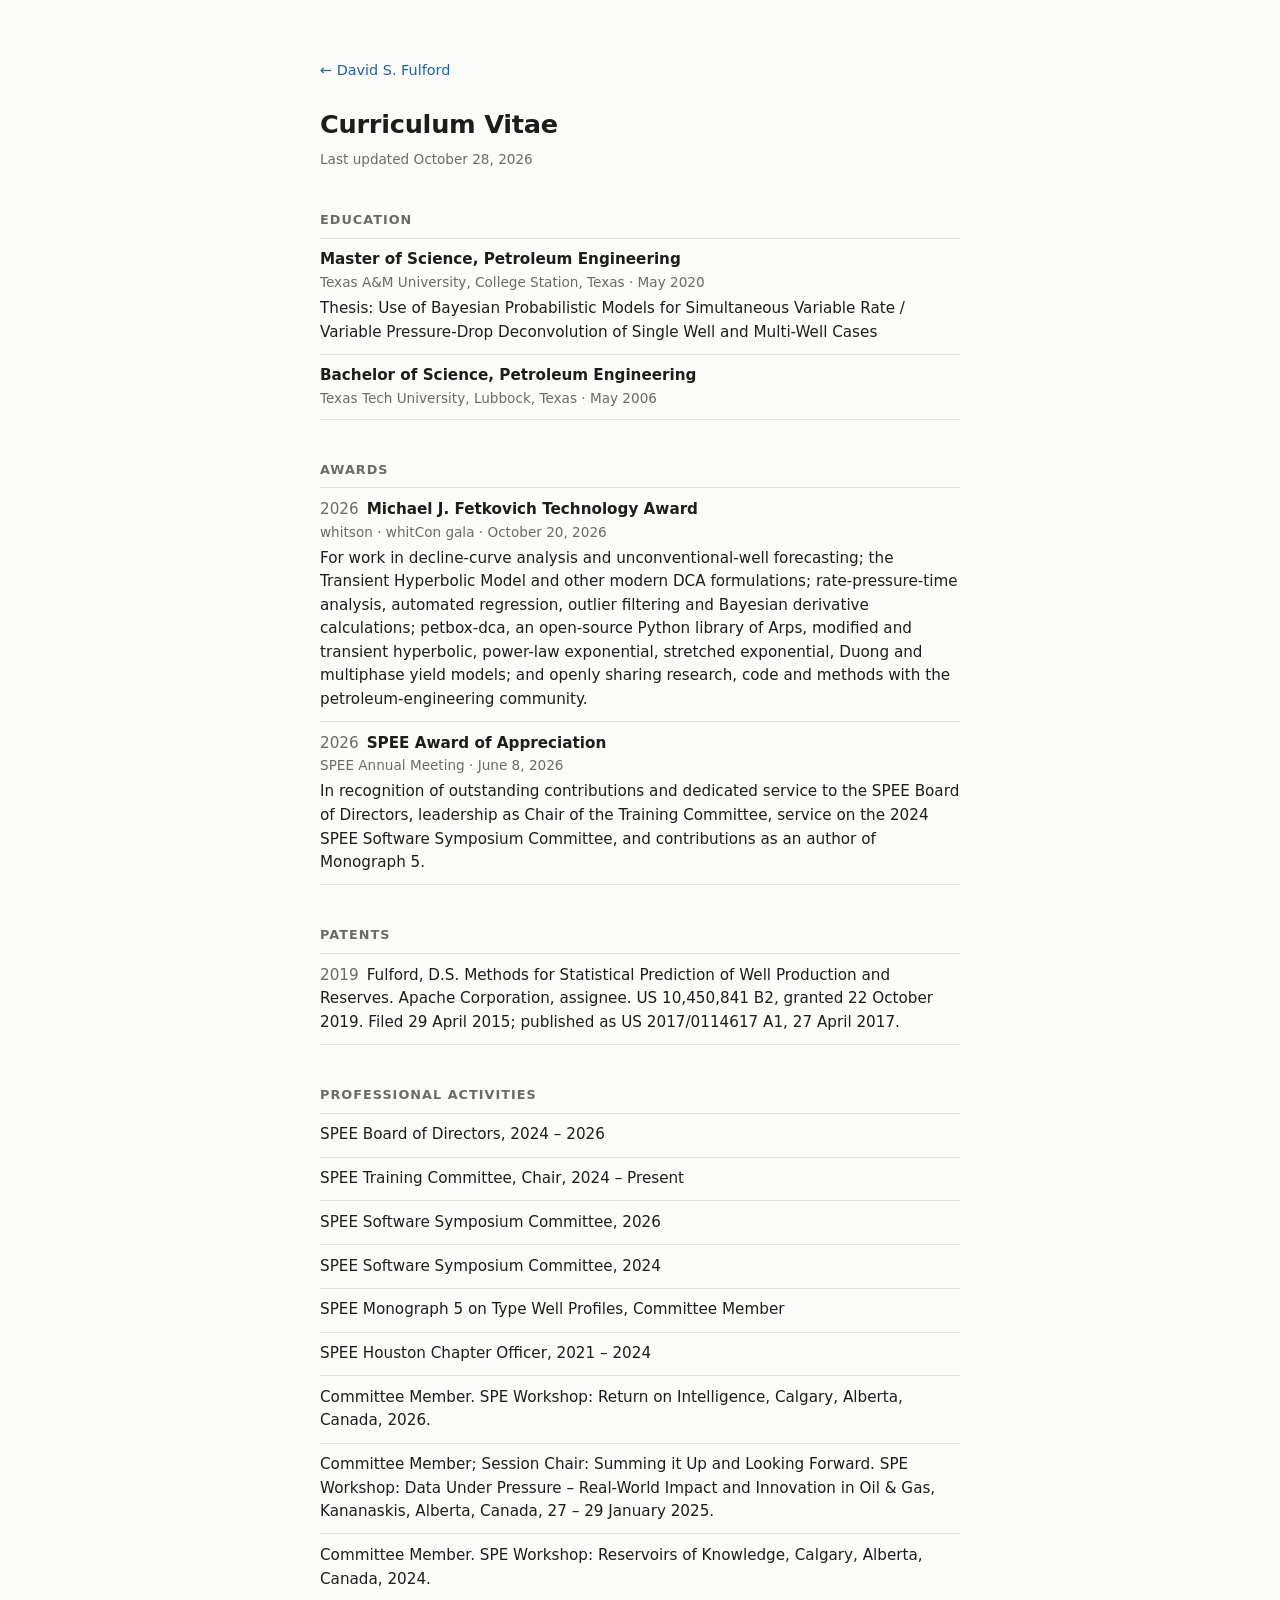
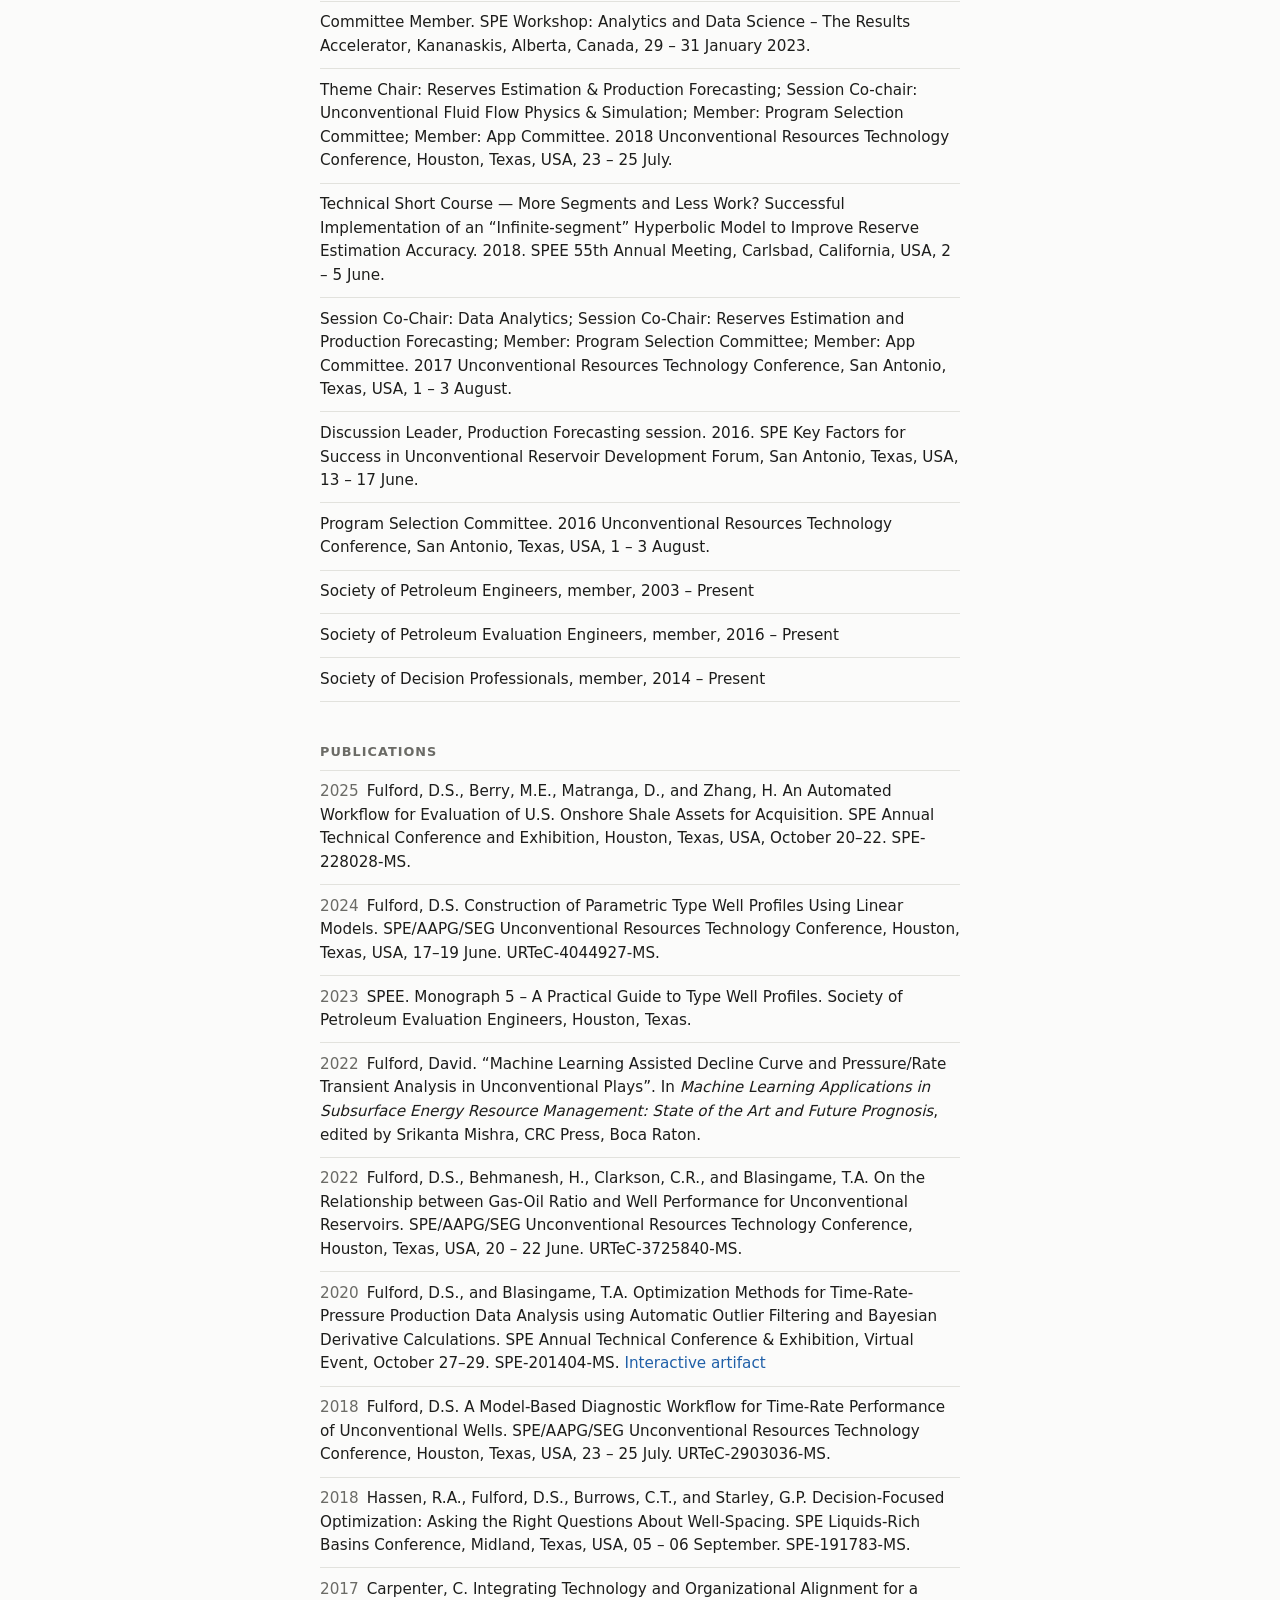
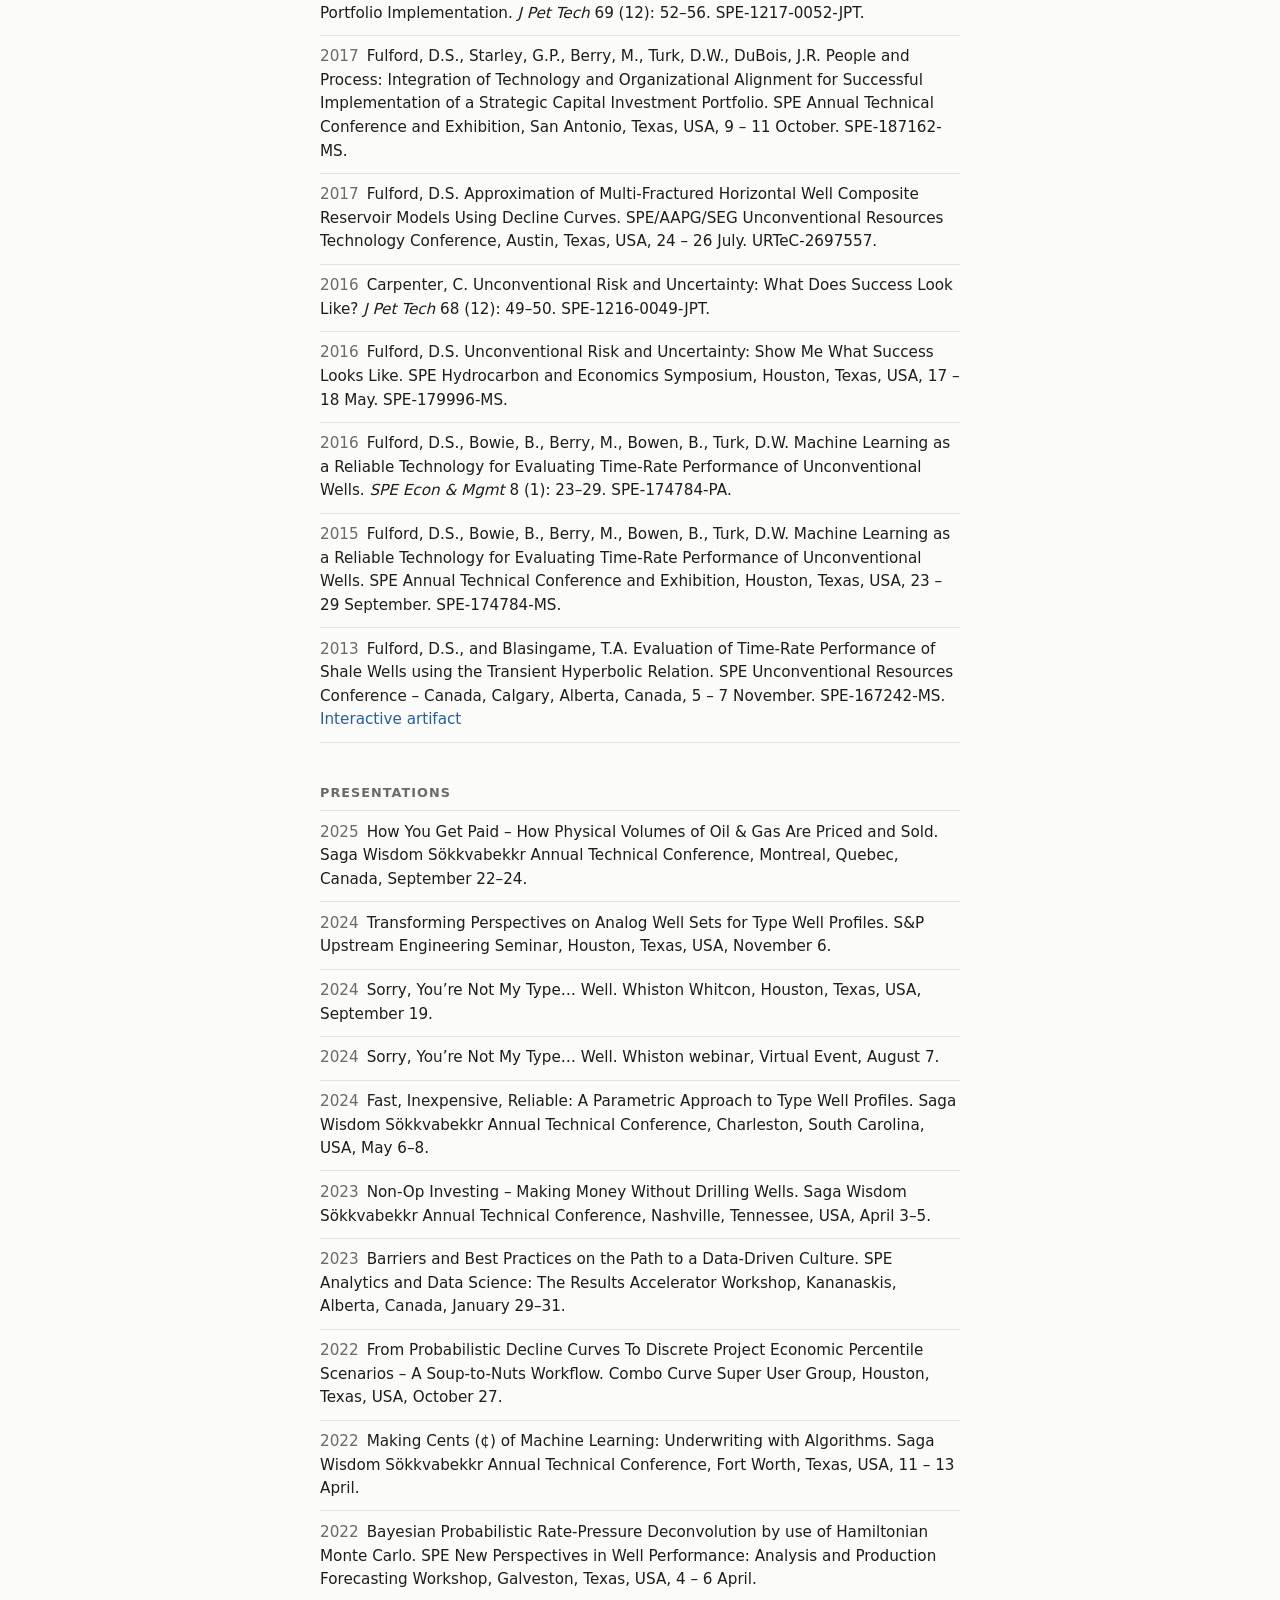
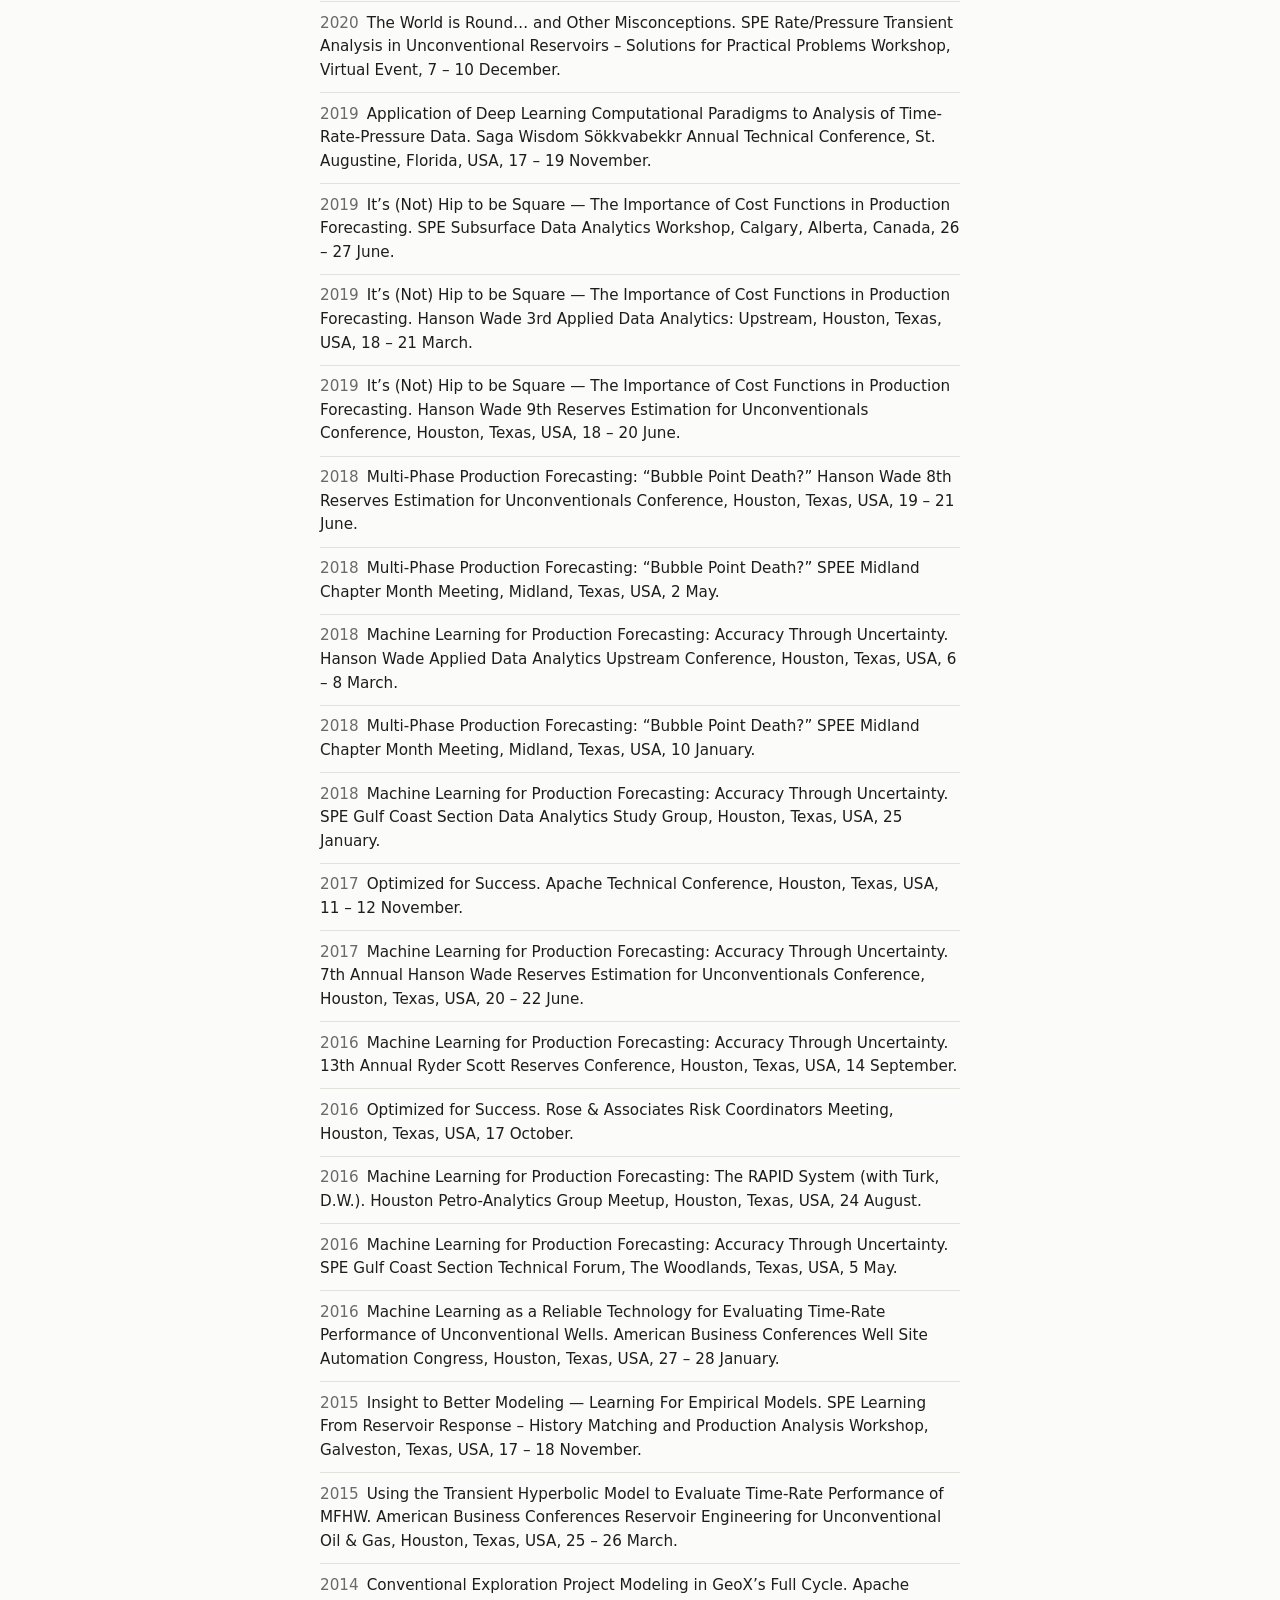
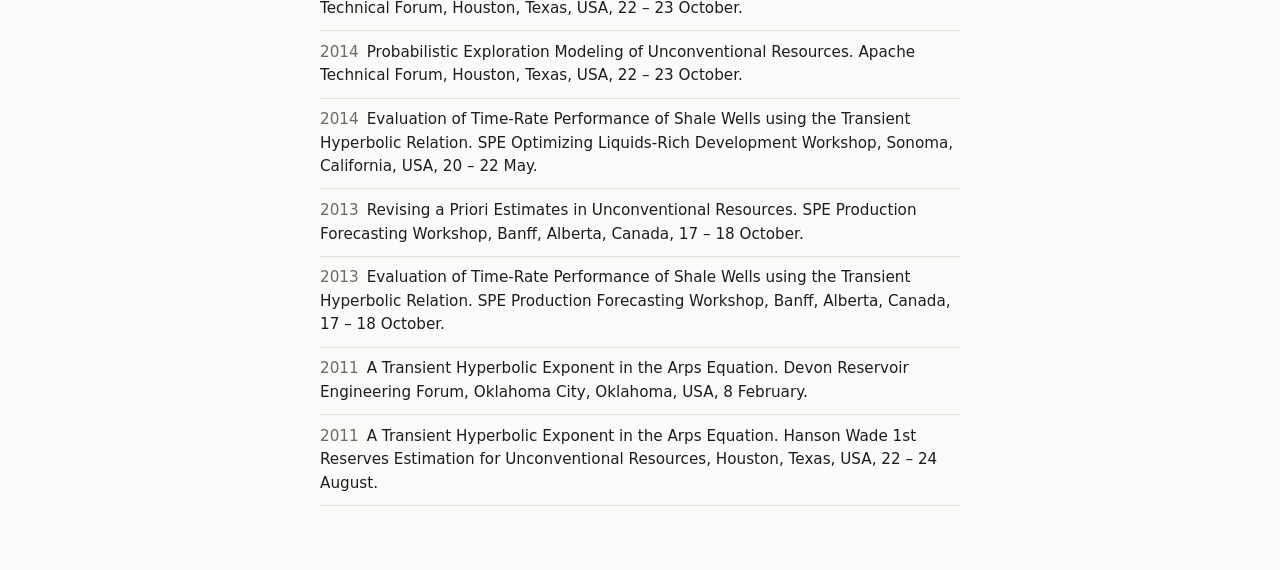
==== cv.html @ 9e88f49e "CV: list SPE Canada workshops individually; Training Committee years Co-Authored-By: Claude Opus 5.5" ====
<!doctype html>
<html lang="en">
<head>
<meta charset="utf-8">
<meta name="viewport" content="width=device-width, initial-scale=1">
<title>David S. Fulford – CV</title>
<meta name="description" content="Curriculum vitae of David S. Fulford: education, awards, patents, professional activities, publications and presentations.">
<link rel="stylesheet" href="style.css">
</head>
<body>
<main class="cv">
  <a class="back" href="./">← David S. Fulford</a>
  <h1>Curriculum Vitae</h1>
  <p class="updated">Last updated <time datetime="2026-10-28">October 28, 2026</time></p>

  <h2>Education</h2>
  <ul>
    <li>
      <span class="title">Master of Science, Petroleum Engineering</span>
      <span class="date">Texas A&amp;M University, College Station, Texas · May 2020</span>
      <p class="desc">Thesis: Use of Bayesian Probabilistic Models for Simultaneous Variable Rate / Variable
        Pressure-Drop Deconvolution of Single Well and Multi-Well Cases</p>
    </li>
    <li>
      <span class="title">Bachelor of Science, Petroleum Engineering</span>
      <span class="date">Texas Tech University, Lubbock, Texas · May 2006</span>
    </li>
  </ul>

  <h2>Awards</h2>
  <ul>
    <li><span class="year">2026</span><span class="title">Michael J. Fetkovich Technology Award</span>
      <span class="date">whitson · whitCon gala · October 20, 2026</span>
      <p class="desc">For work in decline-curve analysis and unconventional-well forecasting; the Transient
        Hyperbolic Model and other modern DCA formulations; rate-pressure-time analysis, automated regression,
        outlier filtering and Bayesian derivative calculations; petbox-dca, an open-source Python library of Arps,
        modified and transient hyperbolic, power-law exponential, stretched exponential, Duong and multiphase yield
        models; and openly sharing research, code and methods with the petroleum-engineering community.</p></li>
    <li><span class="year">2026</span><span class="title">SPEE Award of Appreciation</span>
      <span class="date">SPEE Annual Meeting · June 8, 2026</span>
      <p class="desc">In recognition of outstanding contributions and dedicated service to the SPEE Board of
        Directors, leadership as Chair of the Training Committee, service on the 2024 SPEE Software Symposium
        Committee, and contributions as an author of Monograph 5.</p></li>
  </ul>

  <h2>Patents</h2>
  <ul>
    <li><span class="year">2019</span>Fulford, D.S. Methods for Statistical Prediction of Well Production and
      Reserves. Apache Corporation, assignee. US 10,450,841 B2, granted 22 October 2019. Filed 29 April 2015;
      published as US 2017/0114617 A1, 27 April 2017.</li>
  </ul>

  <h2>Professional activities</h2>
  <ul>
    <li>SPEE Board of Directors, 2024 – 2026</li>
    <li>SPEE Training Committee, Chair, 2024 – Present</li>
    <li>SPEE Software Symposium Committee, 2026</li>
    <li>SPEE Software Symposium Committee, 2024</li>
    <li>SPEE Monograph 5 on Type Well Profiles, Committee Member</li>
    <li>SPEE Houston Chapter Officer, 2021 – 2024</li>
    <li>Committee Member. SPE Workshop: Return on Intelligence, Calgary, Alberta, Canada, 2026.</li>
    <li>Committee Member; Session Chair: Summing it Up and Looking Forward. SPE Workshop: Data Under Pressure –
      Real-World Impact and Innovation in Oil &amp; Gas, Kananaskis, Alberta, Canada, 27 – 29 January 2025.</li>
    <li>Committee Member. SPE Workshop: Reservoirs of Knowledge, Calgary, Alberta, Canada, 2024.</li>
    <li>Committee Member. SPE Workshop: Analytics and Data Science – The Results Accelerator, Kananaskis, Alberta,
      Canada, 29 – 31 January 2023.</li>
    <li>Theme Chair: Reserves Estimation &amp; Production Forecasting; Session Co-chair: Unconventional Fluid Flow
      Physics &amp; Simulation; Member: Program Selection Committee; Member: App Committee. 2018 Unconventional
      Resources Technology Conference, Houston, Texas, USA, 23 – 25 July.</li>
    <li>Technical Short Course — More Segments and Less Work? Successful Implementation of an
      “Infinite-segment” Hyperbolic Model to Improve Reserve Estimation Accuracy. 2018. SPEE 55th Annual Meeting,
      Carlsbad, California, USA, 2 – 5 June.</li>
    <li>Session Co-Chair: Data Analytics; Session Co-Chair: Reserves Estimation and Production Forecasting; Member:
      Program Selection Committee; Member: App Committee. 2017 Unconventional Resources Technology Conference, San
      Antonio, Texas, USA, 1 – 3 August.</li>
    <li>Discussion Leader, Production Forecasting session. 2016. SPE Key Factors for Success in Unconventional
      Reservoir Development Forum, San Antonio, Texas, USA, 13 – 17 June.</li>
    <li>Program Selection Committee. 2016 Unconventional Resources Technology Conference, San Antonio, Texas, USA,
      1 – 3 August.</li>
    <li>Society of Petroleum Engineers, member, 2003 – Present</li>
    <li>Society of Petroleum Evaluation Engineers, member, 2016 – Present</li>
    <li>Society of Decision Professionals, member, 2014 – Present</li>
  </ul>

  <h2>Publications</h2>
  <ul>
    <li><span class="year">2025</span>Fulford, D.S., Berry, M.E., Matranga, D., and Zhang, H. An Automated
      Workflow for Evaluation of U.S. Onshore Shale Assets for Acquisition. SPE Annual Technical Conference and
      Exhibition, Houston, Texas, USA, October 20–22. SPE-228028-MS.</li>
    <li><span class="year">2024</span>Fulford, D.S. Construction of Parametric Type Well Profiles Using Linear
      Models. SPE/AAPG/SEG Unconventional Resources Technology Conference, Houston, Texas, USA, 17–19 June.
      URTeC-4044927-MS.</li>
    <li><span class="year">2023</span>SPEE. Monograph 5 – A Practical Guide to Type Well Profiles. Society of
      Petroleum Evaluation Engineers, Houston, Texas.</li>
    <li><span class="year">2022</span>Fulford, David. “Machine Learning Assisted Decline Curve and Pressure/Rate
      Transient Analysis in Unconventional Plays”. In <i>Machine Learning Applications in Subsurface Energy
      Resource Management: State of the Art and Future Prognosis</i>, edited by Srikanta Mishra, CRC Press, Boca
      Raton.</li>
    <li><span class="year">2022</span>Fulford, D.S., Behmanesh, H., Clarkson, C.R., and Blasingame, T.A. On the
      Relationship between Gas-Oil Ratio and Well Performance for Unconventional Reservoirs. SPE/AAPG/SEG
      Unconventional Resources Technology Conference, Houston, Texas, USA, 20 – 22 June. URTeC-3725840-MS.</li>
    <li><span class="year">2020</span>Fulford, D.S., and Blasingame, T.A. Optimization Methods for
      Time-Rate-Pressure Production Data Analysis using Automatic Outlier Filtering and Bayesian Derivative
      Calculations. SPE Annual Technical Conference &amp; Exhibition, Virtual Event, October 27–29. SPE-201404-MS.
      <a href="/research-artifacts/spe-201404.html">Interactive artifact</a></li>
    <li><span class="year">2018</span>Fulford, D.S. A Model-Based Diagnostic Workflow for Time-Rate Performance
      of Unconventional Wells. SPE/AAPG/SEG Unconventional Resources Technology Conference, Houston, Texas, USA,
      23 – 25 July. URTeC-2903036-MS.</li>
    <li><span class="year">2018</span>Hassen, R.A., Fulford, D.S., Burrows, C.T., and Starley, G.P.
      Decision-Focused Optimization: Asking the Right Questions About Well-Spacing. SPE Liquids-Rich Basins
      Conference, Midland, Texas, USA, 05 – 06 September. SPE-191783-MS.</li>
    <li><span class="year">2017</span>Carpenter, C. Integrating Technology and Organizational Alignment for a
      Portfolio Implementation. <i>J Pet Tech</i> 69 (12): 52–56. SPE-1217-0052-JPT.</li>
    <li><span class="year">2017</span>Fulford, D.S., Starley, G.P., Berry, M., Turk, D.W., DuBois, J.R. People and
      Process: Integration of Technology and Organizational Alignment for Successful Implementation of a Strategic
      Capital Investment Portfolio. SPE Annual Technical Conference and Exhibition, San Antonio, Texas, USA,
      9 – 11 October. SPE-187162-MS.</li>
    <li><span class="year">2017</span>Fulford, D.S. Approximation of Multi-Fractured Horizontal Well Composite
      Reservoir Models Using Decline Curves. SPE/AAPG/SEG Unconventional Resources Technology Conference, Austin,
      Texas, USA, 24 – 26 July. URTeC-2697557.</li>
    <li><span class="year">2016</span>Carpenter, C. Unconventional Risk and Uncertainty: What Does Success Look
      Like? <i>J Pet Tech</i> 68 (12): 49–50. SPE-1216-0049-JPT.</li>
    <li><span class="year">2016</span>Fulford, D.S. Unconventional Risk and Uncertainty: Show Me What Success
      Looks Like. SPE Hydrocarbon and Economics Symposium, Houston, Texas, USA, 17 – 18 May. SPE-179996-MS.</li>
    <li><span class="year">2016</span>Fulford, D.S., Bowie, B., Berry, M., Bowen, B., Turk, D.W. Machine Learning
      as a Reliable Technology for Evaluating Time-Rate Performance of Unconventional Wells. <i>SPE Econ &amp;
      Mgmt</i> 8 (1): 23–29. SPE-174784-PA.</li>
    <li><span class="year">2015</span>Fulford, D.S., Bowie, B., Berry, M., Bowen, B., Turk, D.W. Machine Learning
      as a Reliable Technology for Evaluating Time-Rate Performance of Unconventional Wells. SPE Annual Technical
      Conference and Exhibition, Houston, Texas, USA, 23 – 29 September. SPE-174784-MS.</li>
    <li><span class="year">2013</span>Fulford, D.S., and Blasingame, T.A. Evaluation of Time-Rate Performance of
      Shale Wells using the Transient Hyperbolic Relation. SPE Unconventional Resources Conference – Canada,
      Calgary, Alberta, Canada, 5 – 7 November. SPE-167242-MS.
      <a href="/research-artifacts/spe-167242.html">Interactive artifact</a></li>
  </ul>

  <h2>Presentations</h2>
  <ul>
    <li><span class="year">2025</span>How You Get Paid – How Physical Volumes of Oil &amp; Gas Are Priced and Sold.
      Saga Wisdom Sökkvabekkr Annual Technical Conference, Montreal, Quebec, Canada, September 22–24.</li>
    <li><span class="year">2024</span>Transforming Perspectives on Analog Well Sets for Type Well Profiles. S&amp;P
      Upstream Engineering Seminar, Houston, Texas, USA, November 6.</li>
    <li><span class="year">2024</span>Sorry, You’re Not My Type… Well. Whiston Whitcon, Houston, Texas, USA,
      September 19.</li>
    <li><span class="year">2024</span>Sorry, You’re Not My Type… Well. Whiston webinar, Virtual Event, August 7.</li>
    <li><span class="year">2024</span>Fast, Inexpensive, Reliable: A Parametric Approach to Type Well Profiles. Saga
      Wisdom Sökkvabekkr Annual Technical Conference, Charleston, South Carolina, USA, May 6–8.</li>
    <li><span class="year">2023</span>Non-Op Investing – Making Money Without Drilling Wells. Saga Wisdom
      Sökkvabekkr Annual Technical Conference, Nashville, Tennessee, USA, April 3–5.</li>
    <li><span class="year">2023</span>Barriers and Best Practices on the Path to a Data-Driven Culture. SPE
      Analytics and Data Science: The Results Accelerator Workshop, Kananaskis, Alberta, Canada, January 29–31.</li>
    <li><span class="year">2022</span>From Probabilistic Decline Curves To Discrete Project Economic Percentile
      Scenarios – A Soup-to-Nuts Workflow. Combo Curve Super User Group, Houston, Texas, USA, October 27.</li>
    <li><span class="year">2022</span>Making Cents (¢) of Machine Learning: Underwriting with Algorithms. Saga
      Wisdom Sökkvabekkr Annual Technical Conference, Fort Worth, Texas, USA, 11 – 13 April.</li>
    <li><span class="year">2022</span>Bayesian Probabilistic Rate-Pressure Deconvolution by use of Hamiltonian Monte
      Carlo. SPE New Perspectives in Well Performance: Analysis and Production Forecasting Workshop, Galveston,
      Texas, USA, 4 – 6 April.</li>
    <li><span class="year">2020</span>The World is Round… and Other Misconceptions. SPE Rate/Pressure Transient
      Analysis in Unconventional Reservoirs – Solutions for Practical Problems Workshop, Virtual Event,
      7 – 10 December.</li>
    <li><span class="year">2019</span>Application of Deep Learning Computational Paradigms to Analysis of
      Time-Rate-Pressure Data. Saga Wisdom Sökkvabekkr Annual Technical Conference, St. Augustine, Florida, USA,
      17 – 19 November.</li>
    <li><span class="year">2019</span>It’s (Not) Hip to be Square — The Importance of Cost Functions in Production
      Forecasting. SPE Subsurface Data Analytics Workshop, Calgary, Alberta, Canada, 26 – 27 June.</li>
    <li><span class="year">2019</span>It’s (Not) Hip to be Square — The Importance of Cost Functions in Production
      Forecasting. Hanson Wade 3rd Applied Data Analytics: Upstream, Houston, Texas, USA, 18 – 21 March.</li>
    <li><span class="year">2019</span>It’s (Not) Hip to be Square — The Importance of Cost Functions in Production
      Forecasting. Hanson Wade 9th Reserves Estimation for Unconventionals Conference, Houston, Texas, USA,
      18 – 20 June.</li>
    <li><span class="year">2018</span>Multi-Phase Production Forecasting: “Bubble Point Death?” Hanson Wade 8th
      Reserves Estimation for Unconventionals Conference, Houston, Texas, USA, 19 – 21 June.</li>
    <li><span class="year">2018</span>Multi-Phase Production Forecasting: “Bubble Point Death?” SPEE Midland Chapter
      Month Meeting, Midland, Texas, USA, 2 May.</li>
    <li><span class="year">2018</span>Machine Learning for Production Forecasting: Accuracy Through Uncertainty.
      Hanson Wade Applied Data Analytics Upstream Conference, Houston, Texas, USA, 6 – 8 March.</li>
    <li><span class="year">2018</span>Multi-Phase Production Forecasting: “Bubble Point Death?” SPEE Midland Chapter
      Month Meeting, Midland, Texas, USA, 10 January.</li>
    <li><span class="year">2018</span>Machine Learning for Production Forecasting: Accuracy Through Uncertainty. SPE
      Gulf Coast Section Data Analytics Study Group, Houston, Texas, USA, 25 January.</li>
    <li><span class="year">2017</span>Optimized for Success. Apache Technical Conference, Houston, Texas, USA,
      11 – 12 November.</li>
    <li><span class="year">2017</span>Machine Learning for Production Forecasting: Accuracy Through Uncertainty. 7th
      Annual Hanson Wade Reserves Estimation for Unconventionals Conference, Houston, Texas, USA, 20 – 22 June.</li>
    <li><span class="year">2016</span>Machine Learning for Production Forecasting: Accuracy Through Uncertainty. 13th
      Annual Ryder Scott Reserves Conference, Houston, Texas, USA, 14 September.</li>
    <li><span class="year">2016</span>Optimized for Success. Rose &amp; Associates Risk Coordinators Meeting, Houston,
      Texas, USA, 17 October.</li>
    <li><span class="year">2016</span>Machine Learning for Production Forecasting: The RAPID System (with Turk, D.W.).
      Houston Petro-Analytics Group Meetup, Houston, Texas, USA, 24 August.</li>
    <li><span class="year">2016</span>Machine Learning for Production Forecasting: Accuracy Through Uncertainty. SPE
      Gulf Coast Section Technical Forum, The Woodlands, Texas, USA, 5 May.</li>
    <li><span class="year">2016</span>Machine Learning as a Reliable Technology for Evaluating Time-Rate Performance
      of Unconventional Wells. American Business Conferences Well Site Automation Congress, Houston, Texas, USA,
      27 – 28 January.</li>
    <li><span class="year">2015</span>Insight to Better Modeling — Learning For Empirical Models. SPE Learning From
      Reservoir Response – History Matching and Production Analysis Workshop, Galveston, Texas, USA,
      17 – 18 November.</li>
    <li><span class="year">2015</span>Using the Transient Hyperbolic Model to Evaluate Time-Rate Performance of
      MFHW. American Business Conferences Reservoir Engineering for Unconventional Oil &amp; Gas, Houston, Texas,
      USA, 25 – 26 March.</li>
    <li><span class="year">2014</span>Conventional Exploration Project Modeling in GeoX’s Full Cycle. Apache
      Technical Forum, Houston, Texas, USA, 22 – 23 October.</li>
    <li><span class="year">2014</span>Probabilistic Exploration Modeling of Unconventional Resources. Apache
      Technical Forum, Houston, Texas, USA, 22 – 23 October.</li>
    <li><span class="year">2014</span>Evaluation of Time-Rate Performance of Shale Wells using the Transient
      Hyperbolic Relation. SPE Optimizing Liquids-Rich Development Workshop, Sonoma, California, USA,
      20 – 22 May.</li>
    <li><span class="year">2013</span>Revising a Priori Estimates in Unconventional Resources. SPE Production
      Forecasting Workshop, Banff, Alberta, Canada, 17 – 18 October.</li>
    <li><span class="year">2013</span>Evaluation of Time-Rate Performance of Shale Wells using the Transient
      Hyperbolic Relation. SPE Production Forecasting Workshop, Banff, Alberta, Canada, 17 – 18 October.</li>
    <li><span class="year">2011</span>A Transient Hyperbolic Exponent in the Arps Equation. Devon Reservoir
      Engineering Forum, Oklahoma City, Oklahoma, USA, 8 February.</li>
    <li><span class="year">2011</span>A Transient Hyperbolic Exponent in the Arps Equation. Hanson Wade 1st Reserves
      Estimation for Unconventional Resources, Houston, Texas, USA, 22 – 24 August.</li>
  </ul>
</main>
</body>
</html>
---- style.css ----
:root {
  --bg: #fbfbfa;
  --fg: #1d1d1b;
  --muted: #6b6b66;
  --rule: #e2e2dd;
  --link: #1f5fa8;
}
@media (prefers-color-scheme: dark) {
  :root {
    --bg: #161615;
    --fg: #e8e8e4;
    --muted: #9a9a94;
    --rule: #2e2e2b;
    --link: #7fb2ec;
  }
}
* { box-sizing: border-box; }
body {
  margin: 0;
  background: var(--bg);
  color: var(--fg);
  font: 17px/1.55 system-ui, -apple-system, "Segoe UI", sans-serif;
}
main { max-width: 42rem; margin: 0 auto; padding: 3.5rem 16px 4rem; }
h1 { font-size: 1.6rem; margin: 0; letter-spacing: -0.01em; }
.updated { margin: 0.25rem 0 2.5rem; color: var(--muted); font-size: 0.85rem; }
h2 {
  font-size: 0.8rem;
  font-weight: 600;
  text-transform: uppercase;
  letter-spacing: 0.08em;
  color: var(--muted);
  margin: 2.5rem 0 0.5rem;
}
h2 a { color: inherit; }
ul { list-style: none; margin: 0; padding: 0; }
li { padding: 0.75rem 0; border-top: 1px solid var(--rule); }
li:last-child { border-bottom: 1px solid var(--rule); }
a { color: var(--link); text-decoration: none; }
a:hover { text-decoration: underline; }
.title { font-weight: 600; }
.date { display: block; color: var(--muted); font-size: 0.85rem; }
.desc { margin: 0.25rem 0 0; font-size: 0.95rem; }
.about p { margin: 0 0 0.75rem; }
.back { display: inline-block; margin-bottom: 1.5rem; font-size: 0.9rem; }
.cv li { padding: 0.6rem 0; font-size: 0.95rem; }
.cv .year { color: var(--muted); font-variant-numeric: tabular-nums; margin-right: 0.5rem; }
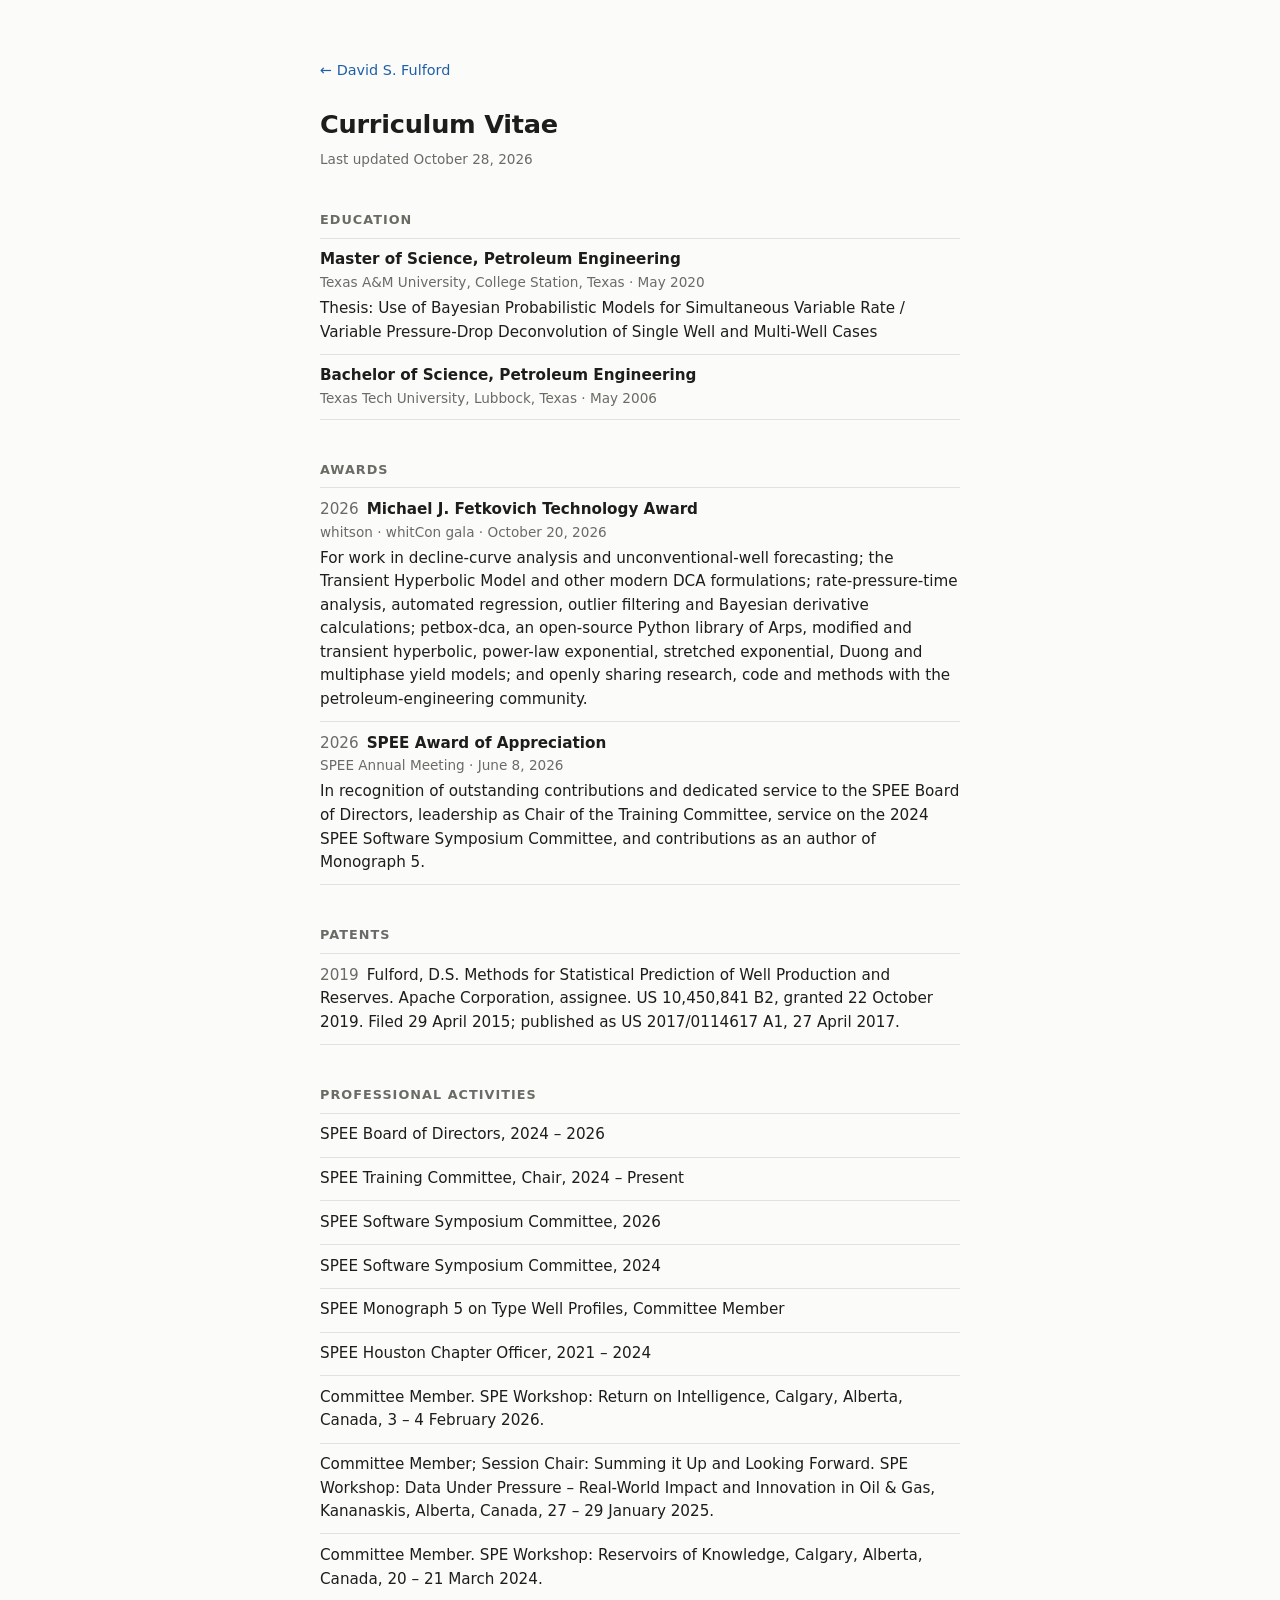
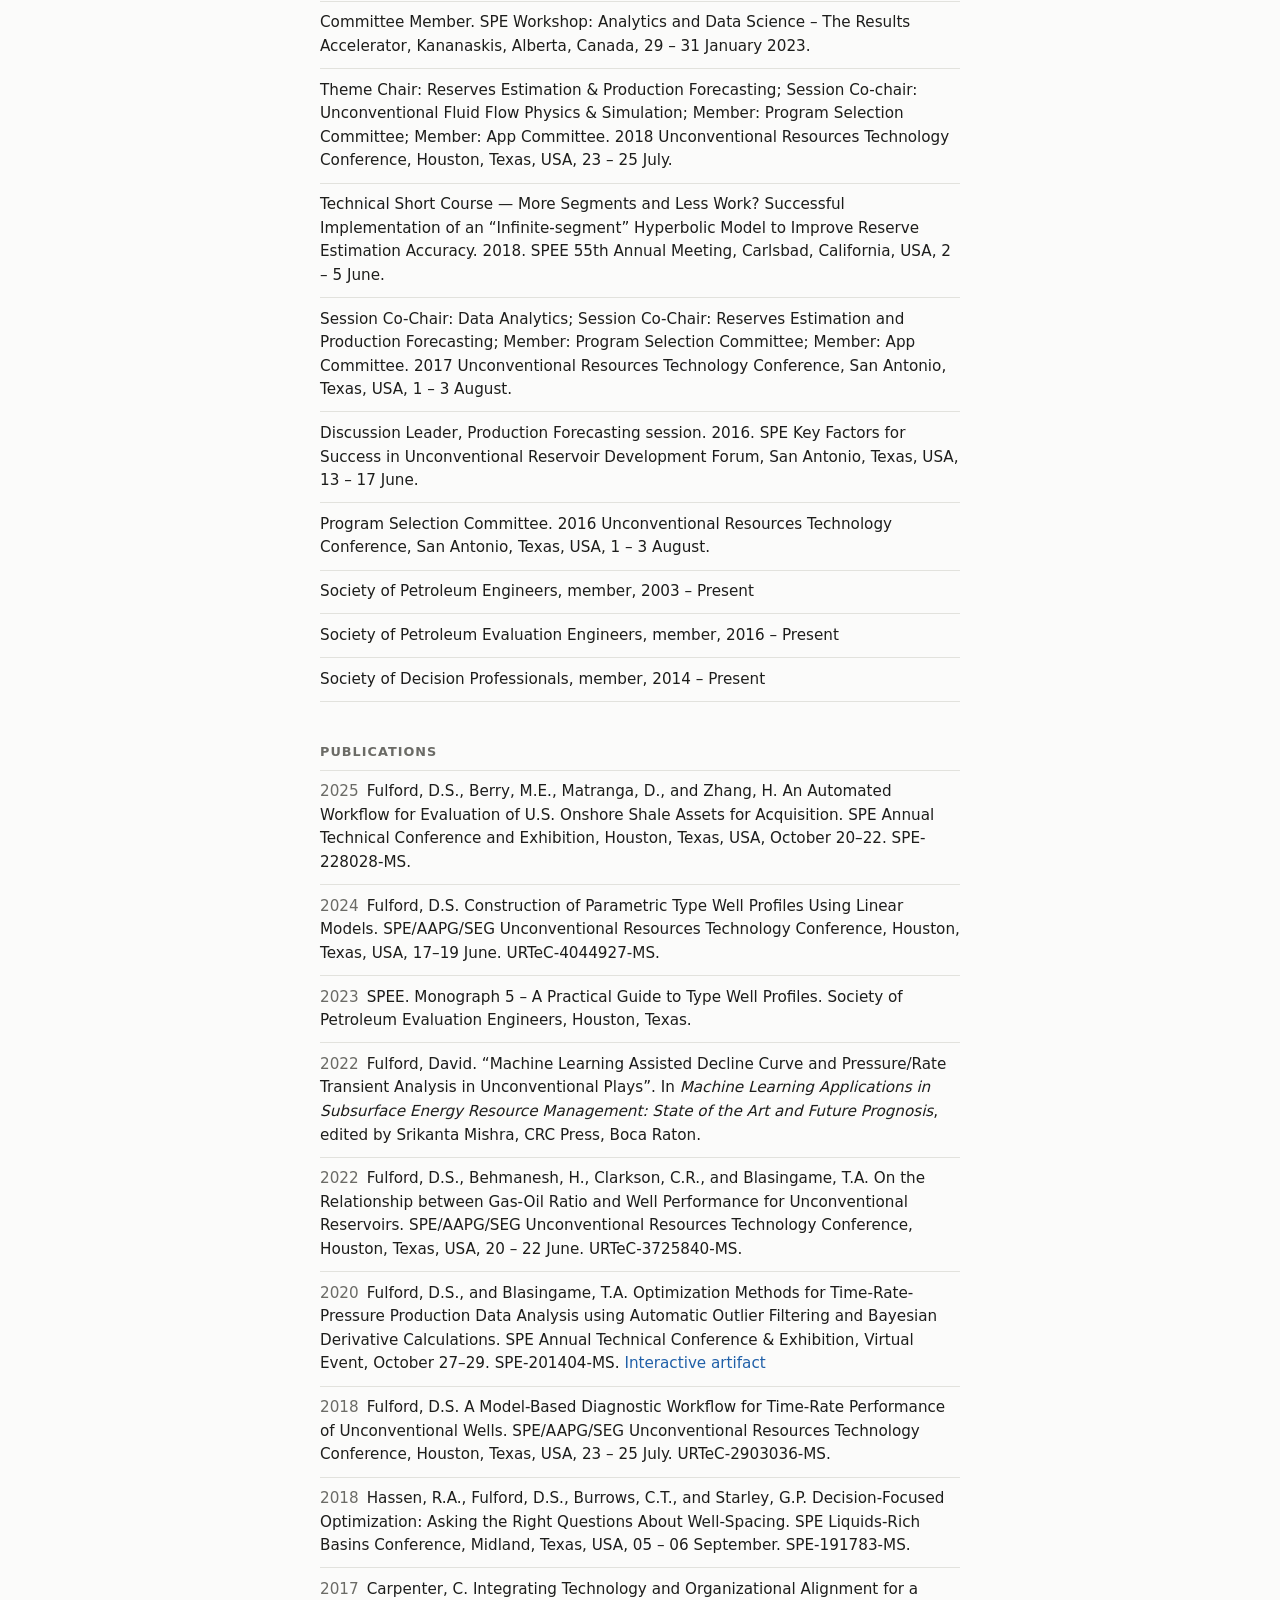
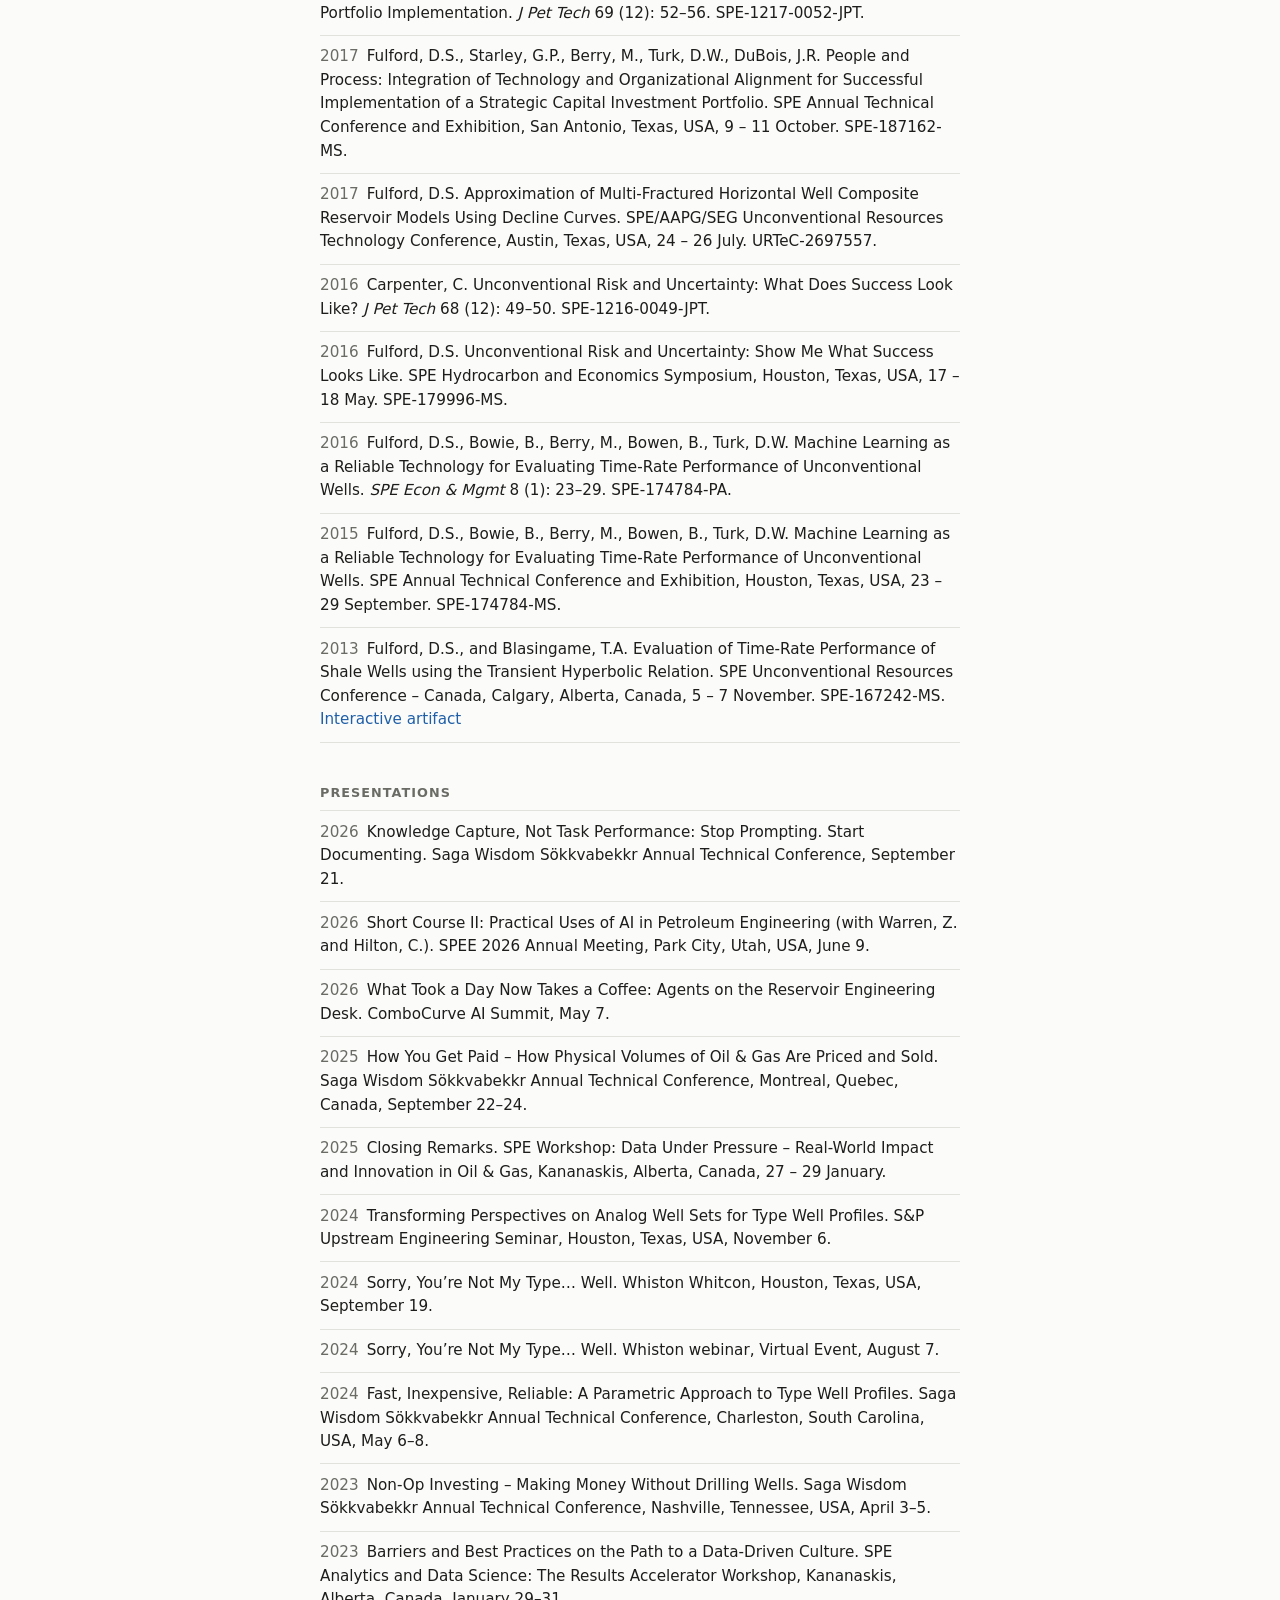
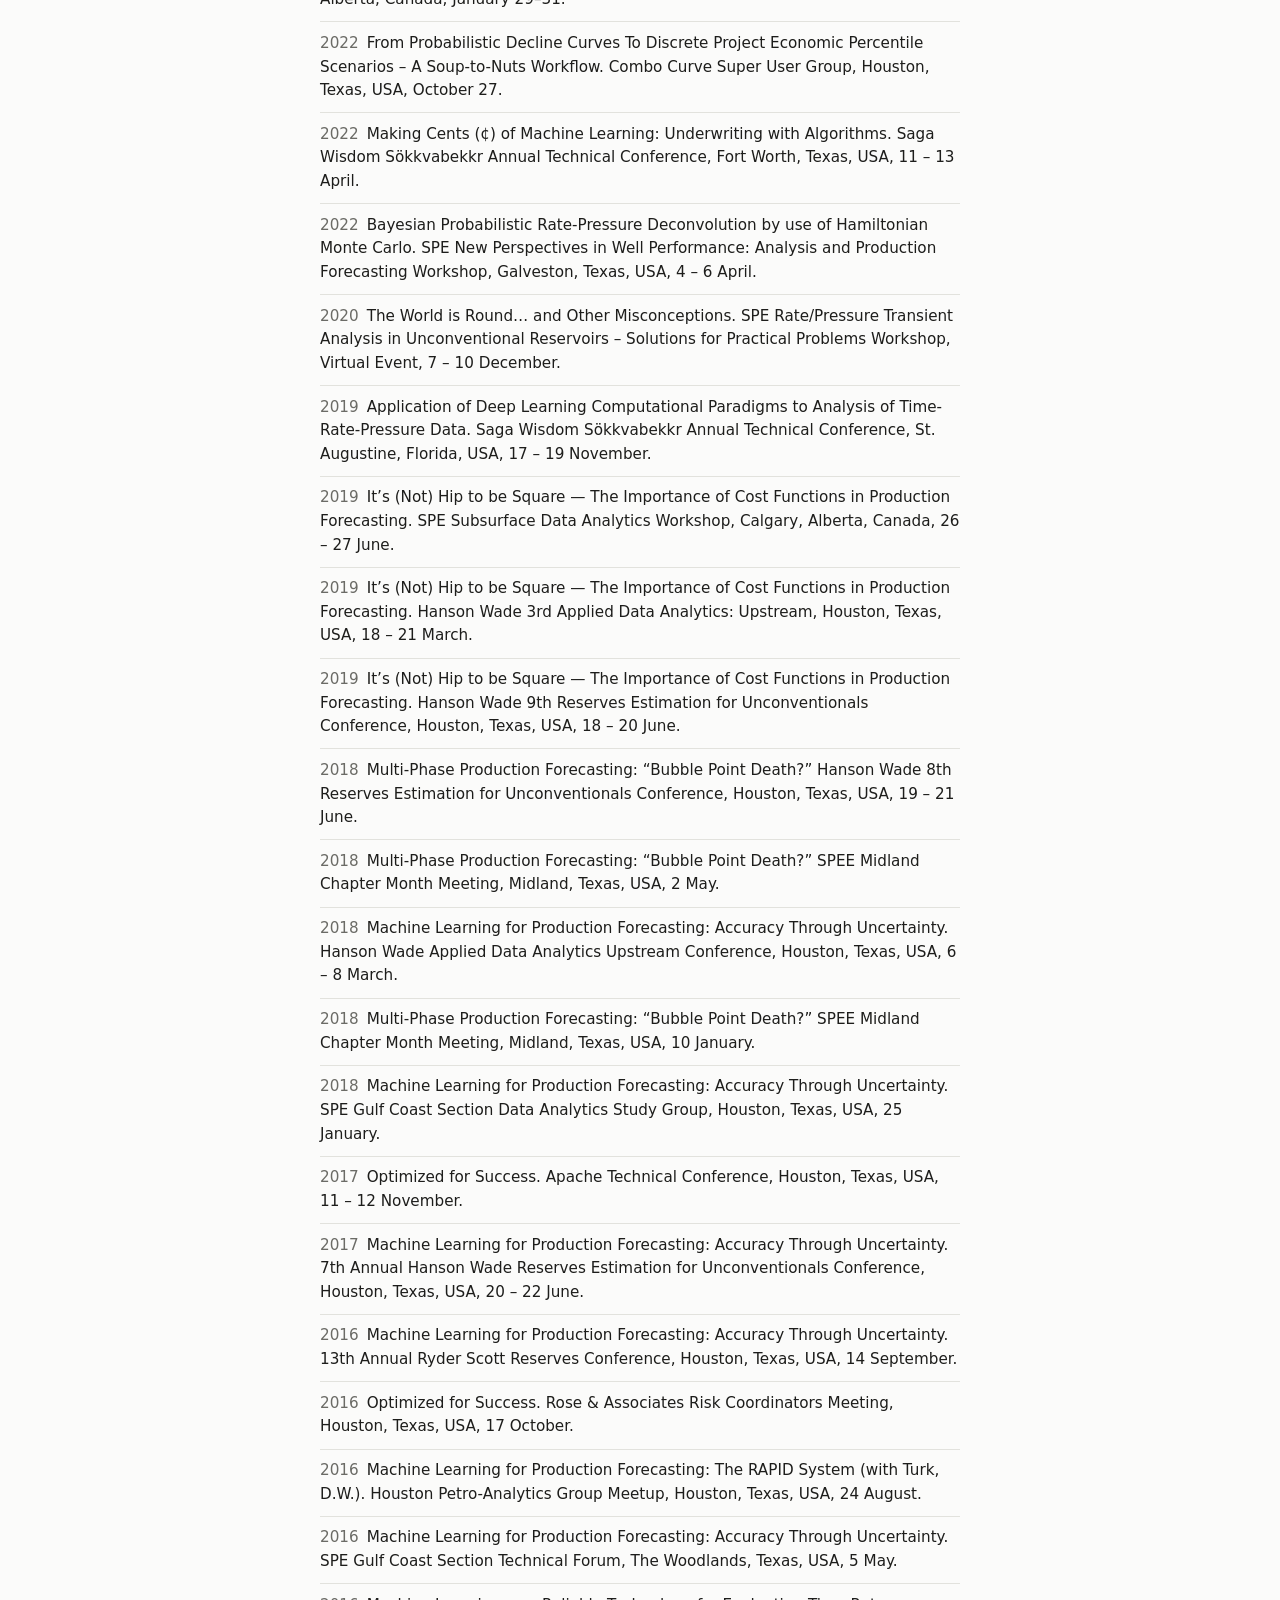
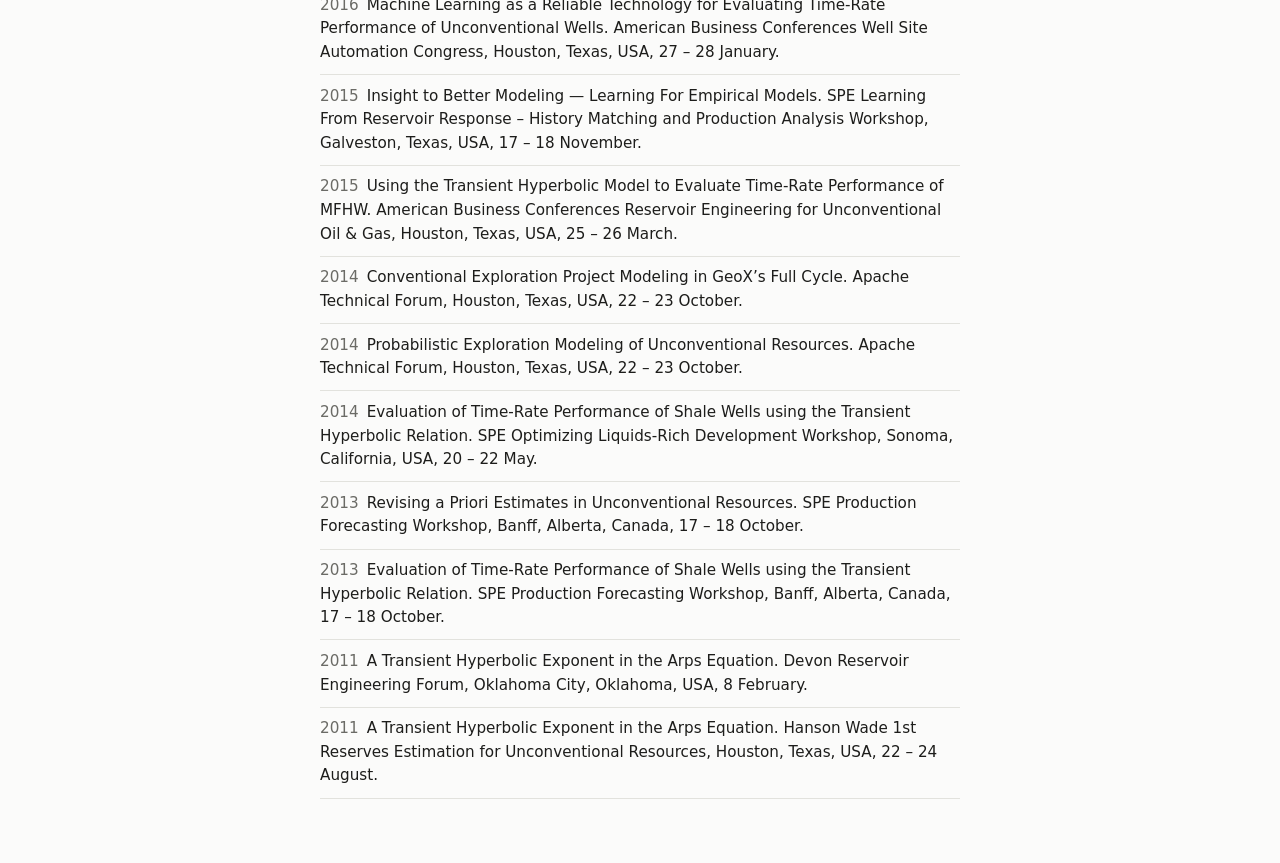
==== commit 81a7566a: "CV: add 2025-2026 presentations and SPE Canada workshop dates Co-Authored-By: Claude Opus 5.5 <norep" ====
--- a/cv.html
+++ b/cv.html
@@ -58,10 +58,10 @@
     <li>SPEE Software Symposium Committee, 2024</li>
     <li>SPEE Monograph 5 on Type Well Profiles, Committee Member</li>
     <li>SPEE Houston Chapter Officer, 2021 – 2024</li>
-    <li>Committee Member. SPE Workshop: Return on Intelligence, Calgary, Alberta, Canada, 2026.</li>
+    <li>Committee Member. SPE Workshop: Return on Intelligence, Calgary, Alberta, Canada, 3 – 4 February 2026.</li>
     <li>Committee Member; Session Chair: Summing it Up and Looking Forward. SPE Workshop: Data Under Pressure –
       Real-World Impact and Innovation in Oil &amp; Gas, Kananaskis, Alberta, Canada, 27 – 29 January 2025.</li>
-    <li>Committee Member. SPE Workshop: Reservoirs of Knowledge, Calgary, Alberta, Canada, 2024.</li>
+    <li>Committee Member. SPE Workshop: Reservoirs of Knowledge, Calgary, Alberta, Canada, 20 – 21 March 2024.</li>
     <li>Committee Member. SPE Workshop: Analytics and Data Science – The Results Accelerator, Kananaskis, Alberta,
       Canada, 29 – 31 January 2023.</li>
     <li>Theme Chair: Reserves Estimation &amp; Production Forecasting; Session Co-chair: Unconventional Fluid Flow
@@ -136,8 +136,16 @@
 
   <h2>Presentations</h2>
   <ul>
+    <li><span class="year">2026</span>Knowledge Capture, Not Task Performance: Stop Prompting. Start Documenting.
+      Saga Wisdom Sökkvabekkr Annual Technical Conference, September 21.</li>
+    <li><span class="year">2026</span>Short Course II: Practical Uses of AI in Petroleum Engineering (with Warren, Z.
+      and Hilton, C.). SPEE 2026 Annual Meeting, Park City, Utah, USA, June 9.</li>
+    <li><span class="year">2026</span>What Took a Day Now Takes a Coffee: Agents on the Reservoir Engineering Desk.
+      ComboCurve AI Summit, May 7.</li>
     <li><span class="year">2025</span>How You Get Paid – How Physical Volumes of Oil &amp; Gas Are Priced and Sold.
       Saga Wisdom Sökkvabekkr Annual Technical Conference, Montreal, Quebec, Canada, September 22–24.</li>
+    <li><span class="year">2025</span>Closing Remarks. SPE Workshop: Data Under Pressure – Real-World Impact and
+      Innovation in Oil &amp; Gas, Kananaskis, Alberta, Canada, 27 – 29 January.</li>
     <li><span class="year">2024</span>Transforming Perspectives on Analog Well Sets for Type Well Profiles. S&amp;P
       Upstream Engineering Seminar, Houston, Texas, USA, November 6.</li>
     <li><span class="year">2024</span>Sorry, You’re Not My Type… Well. Whiston Whitcon, Houston, Texas, USA,
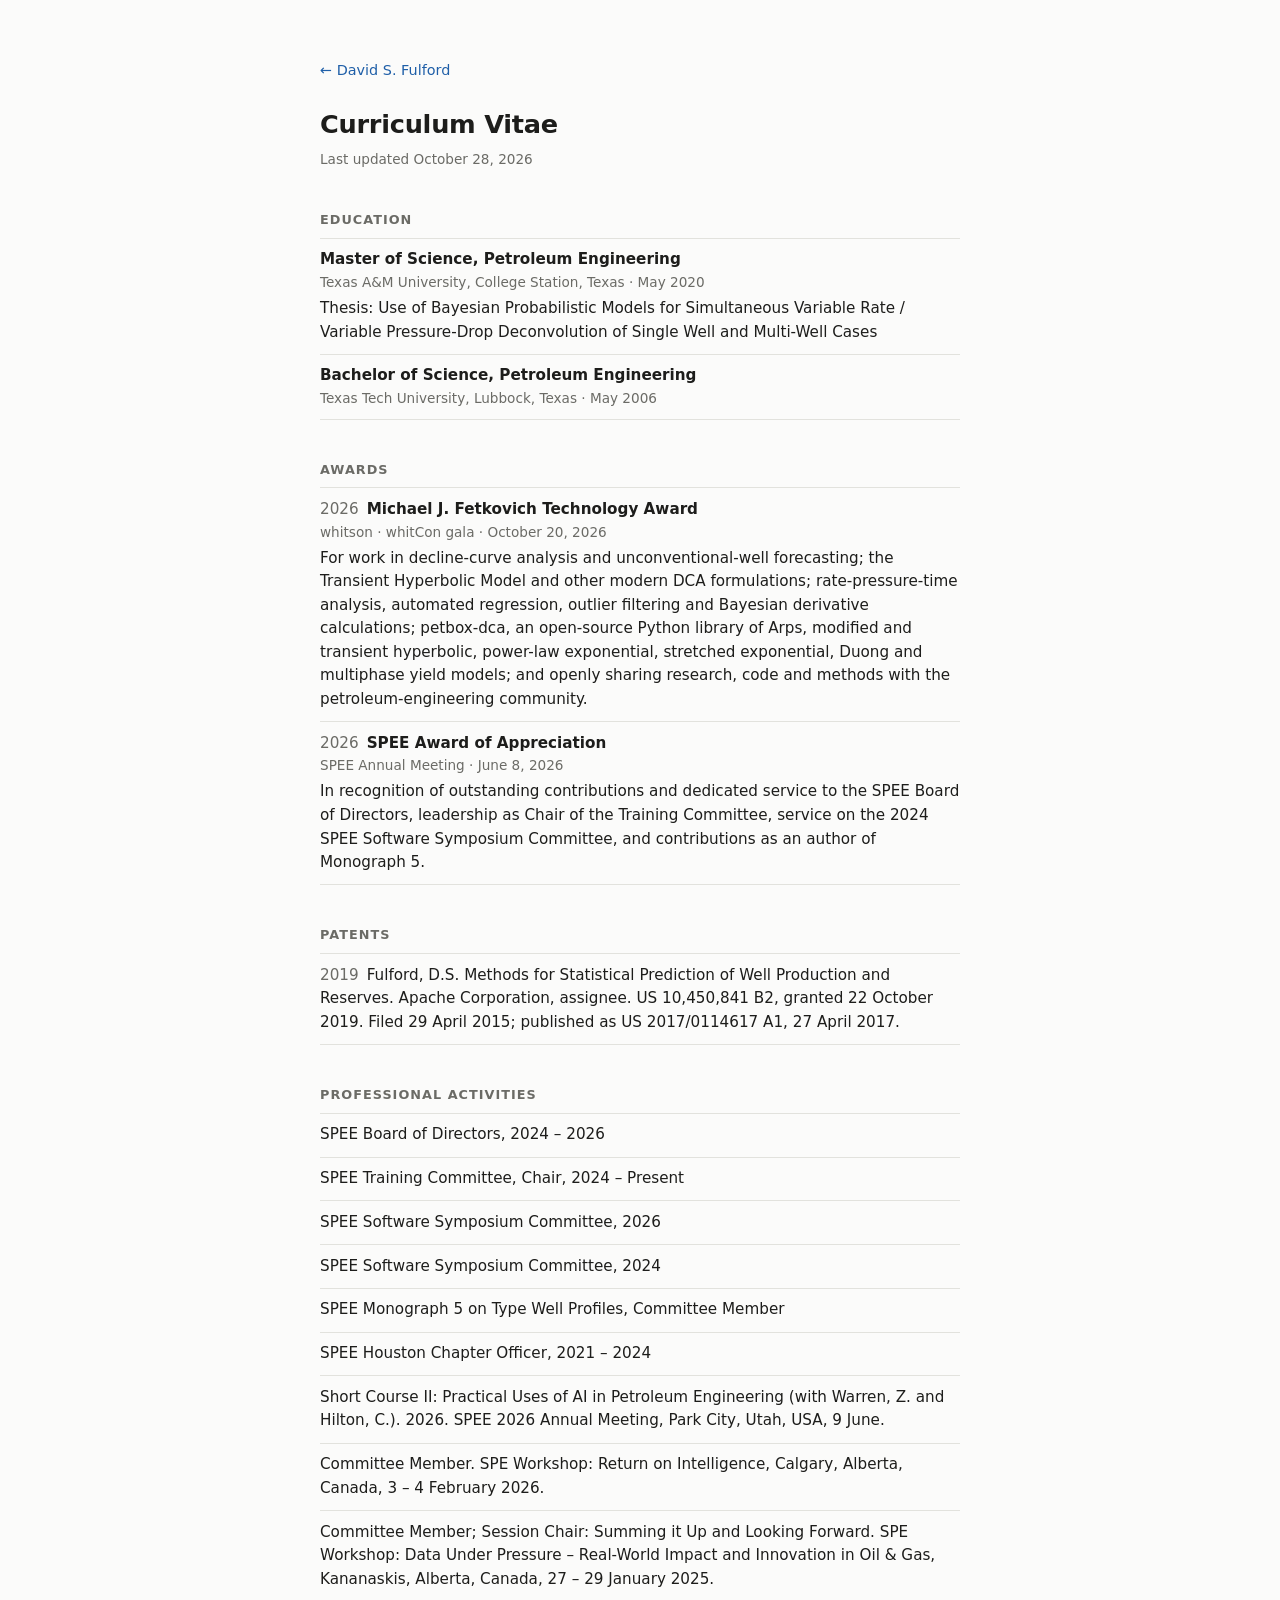
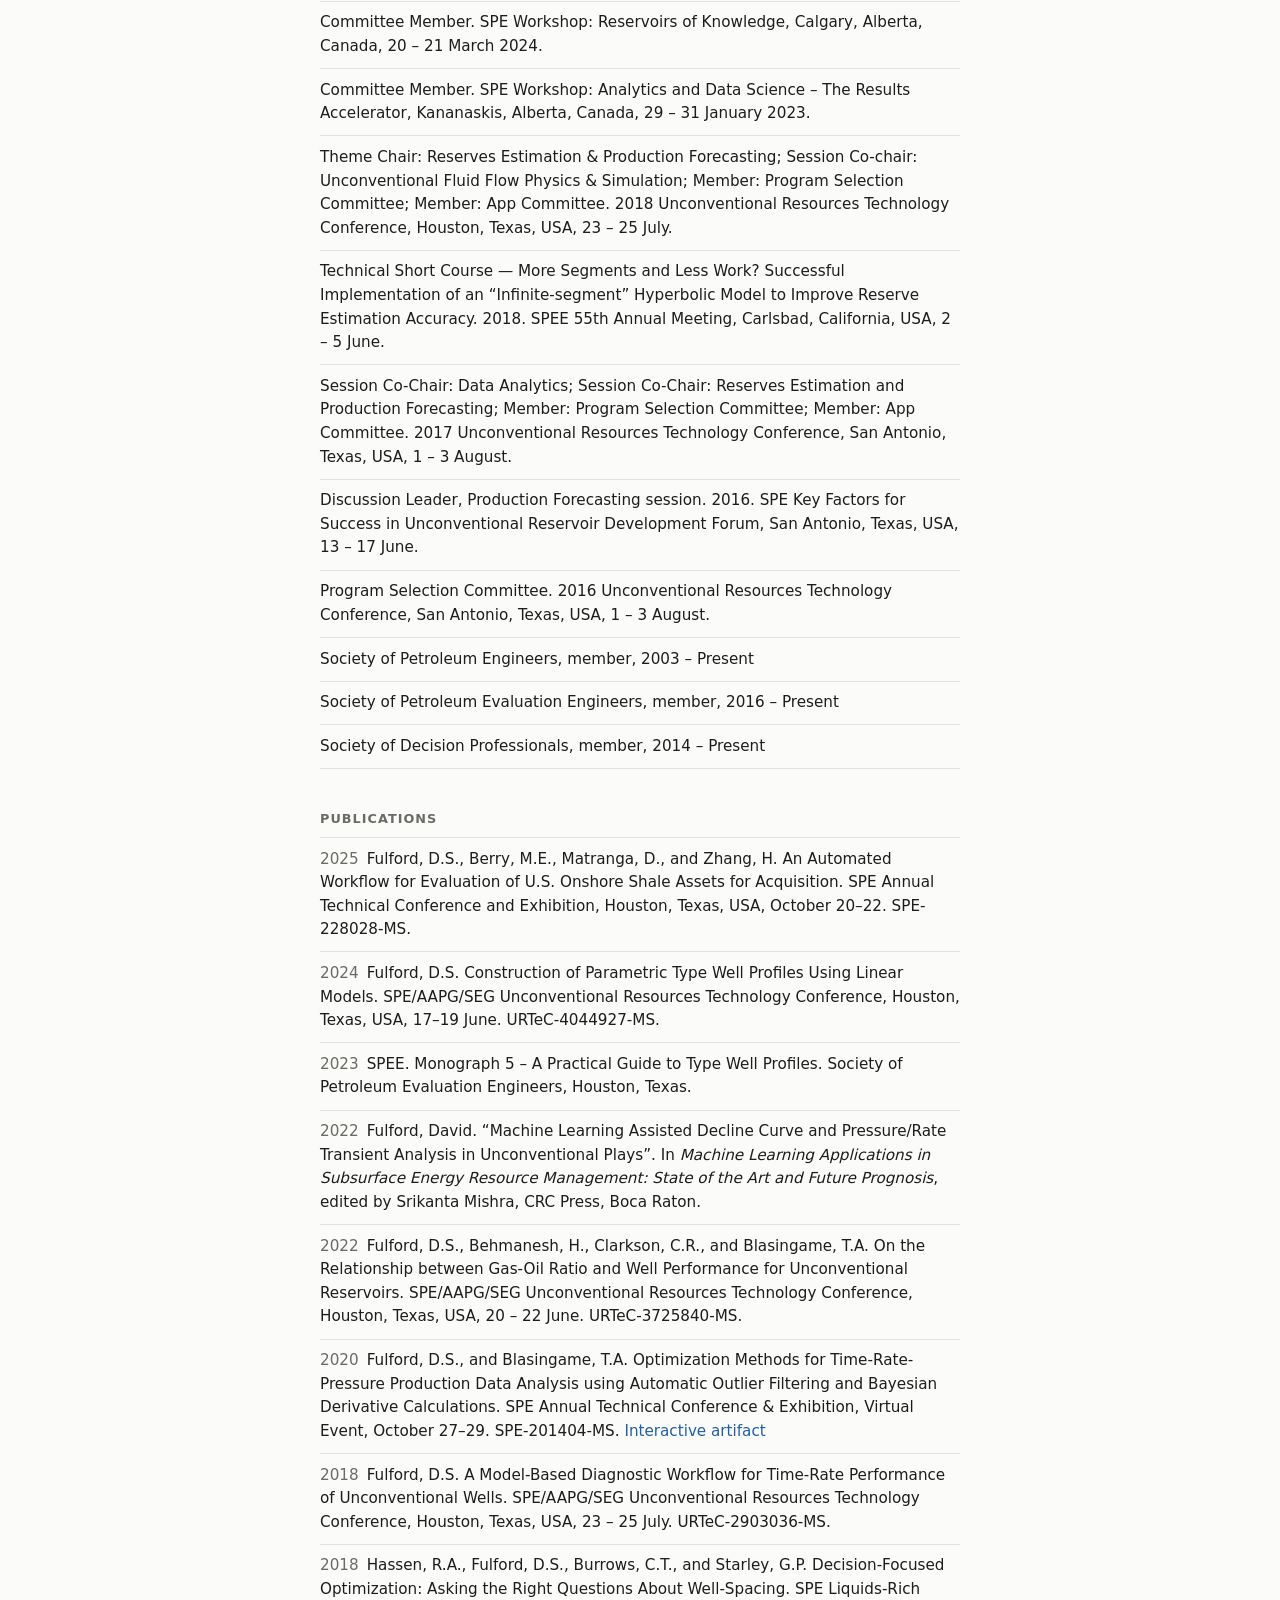
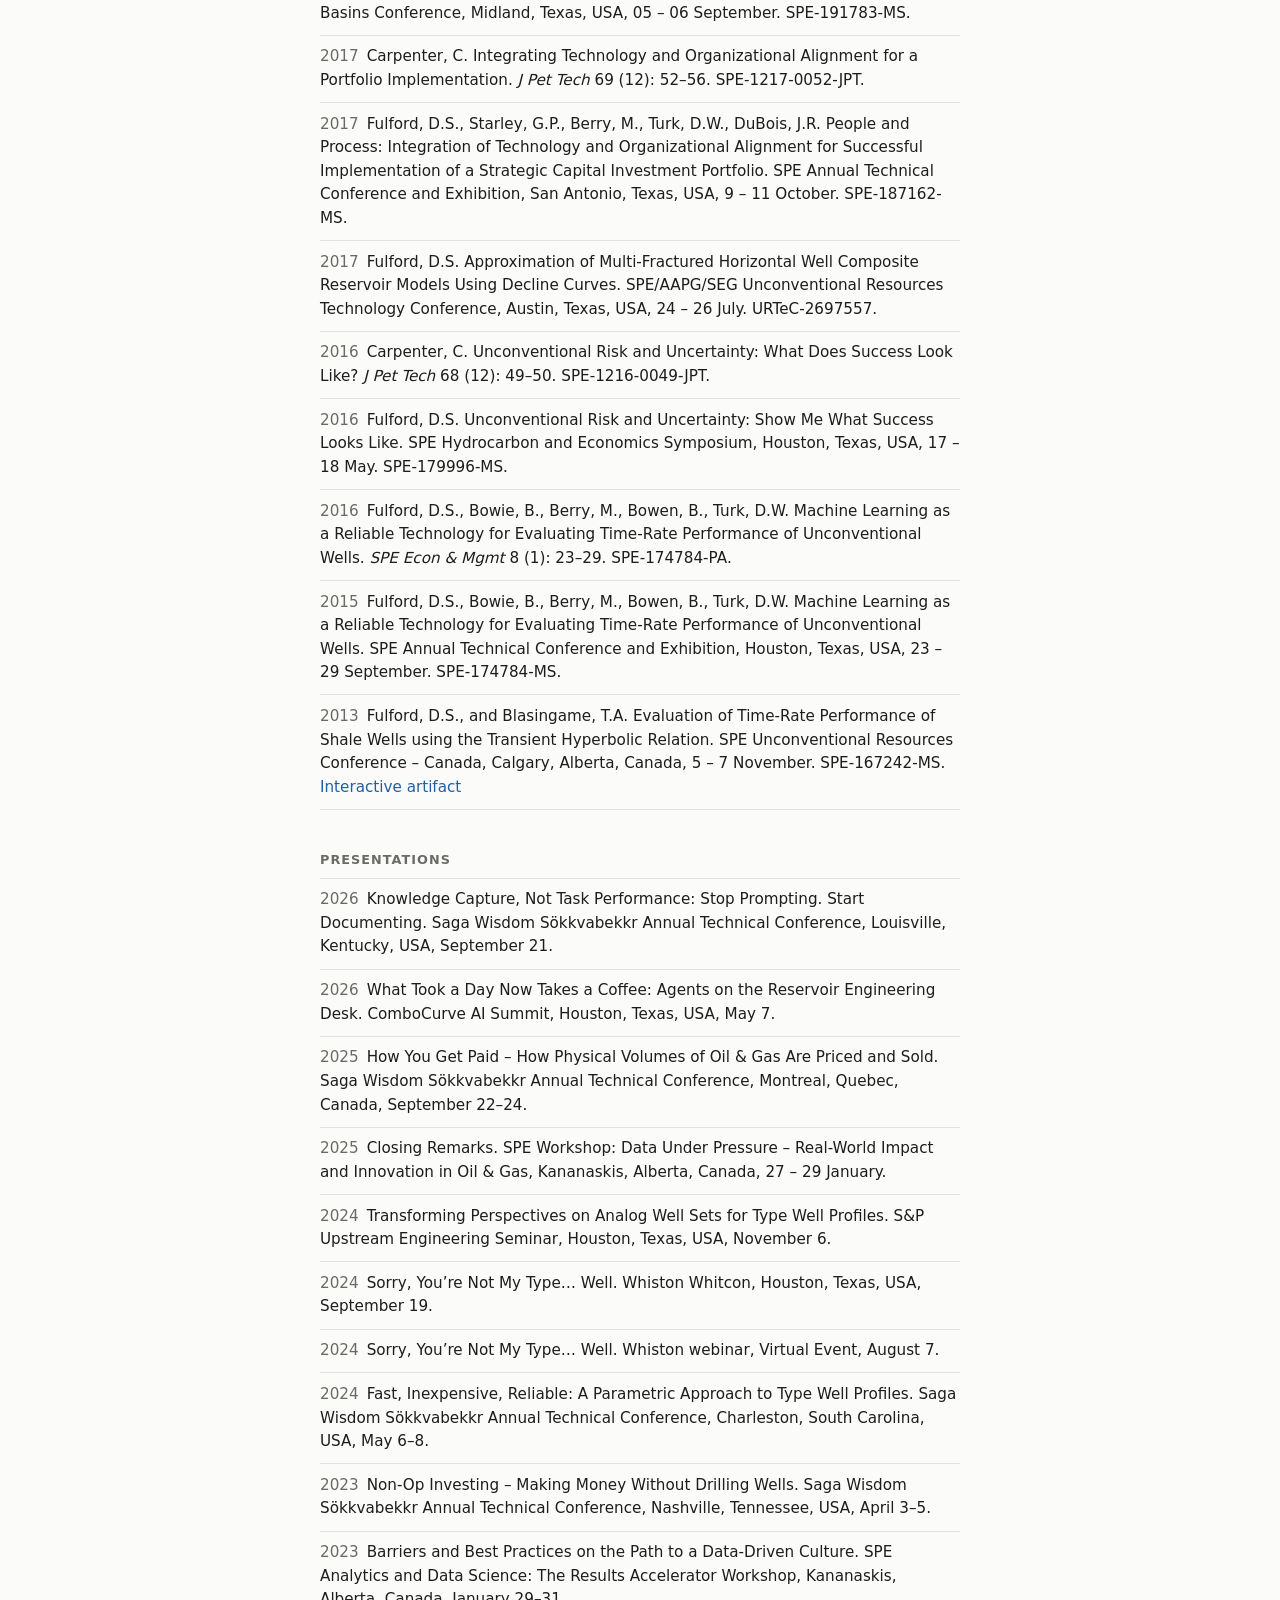
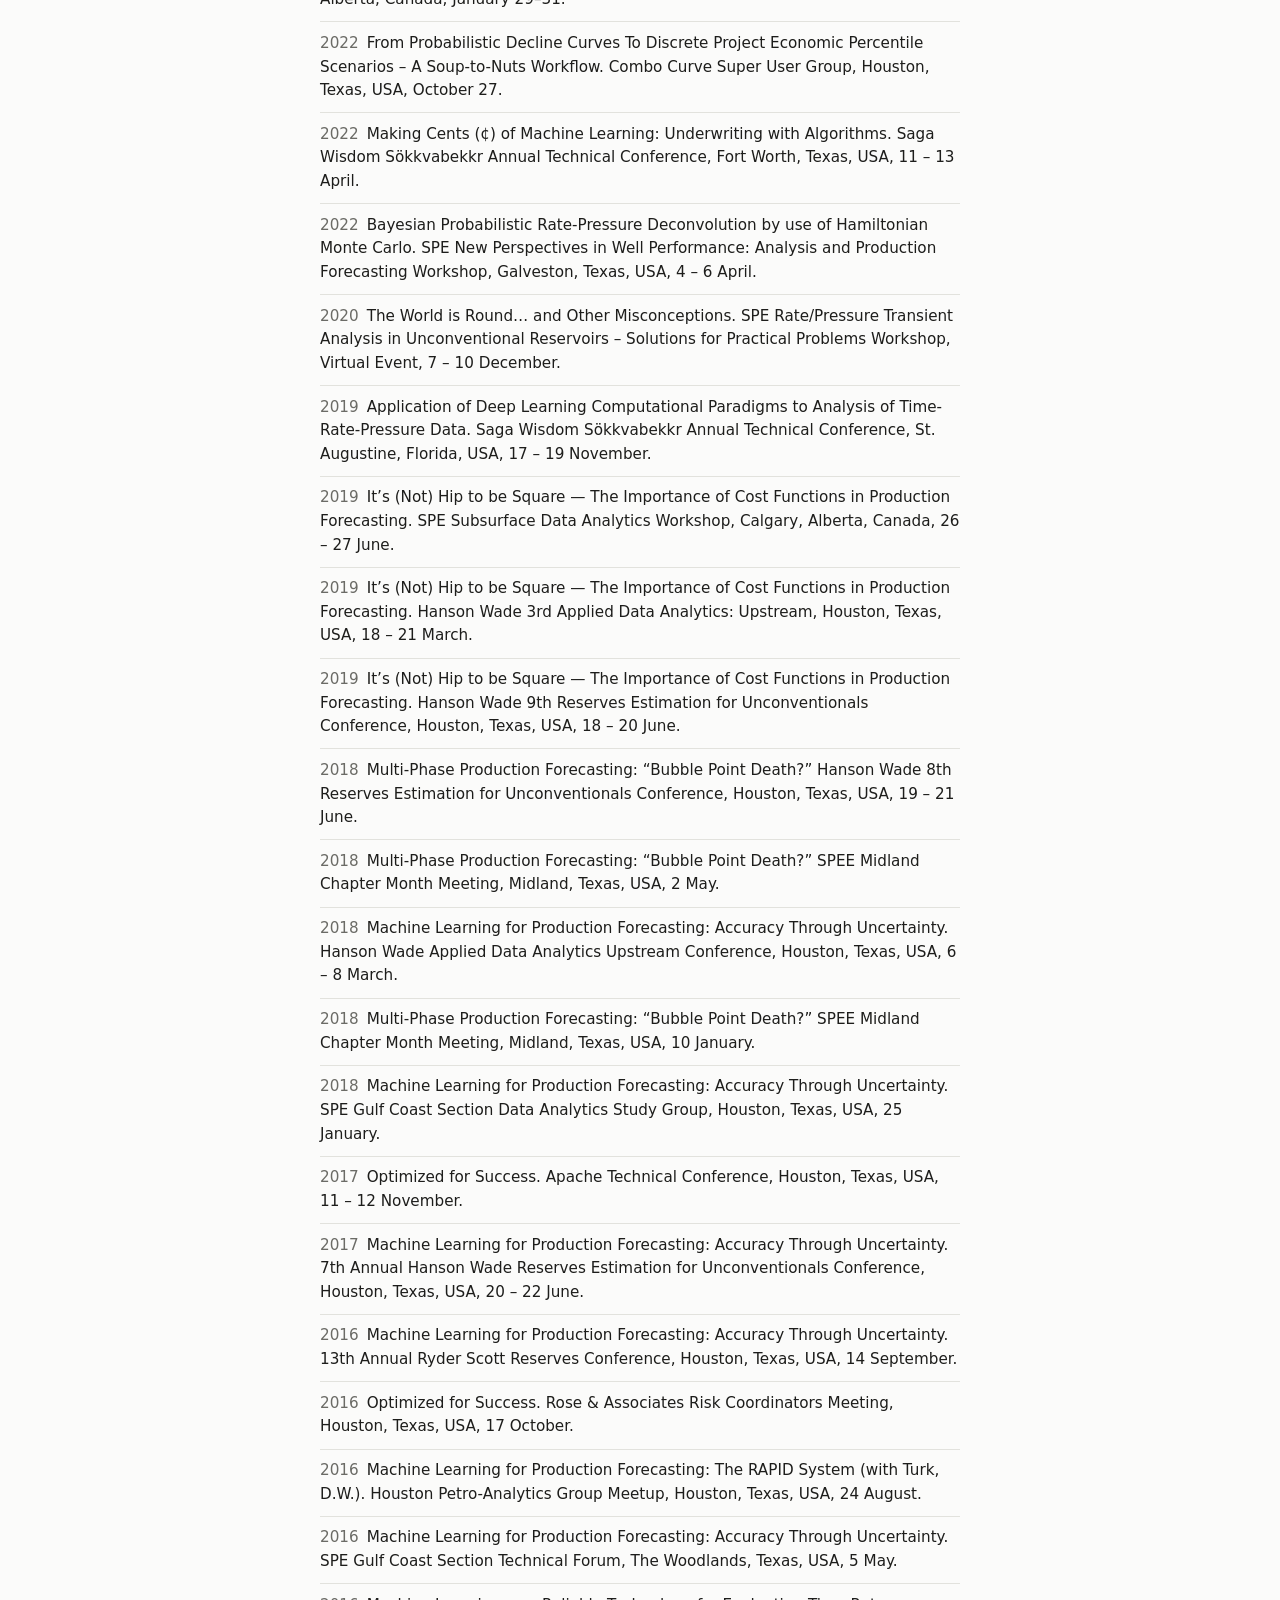
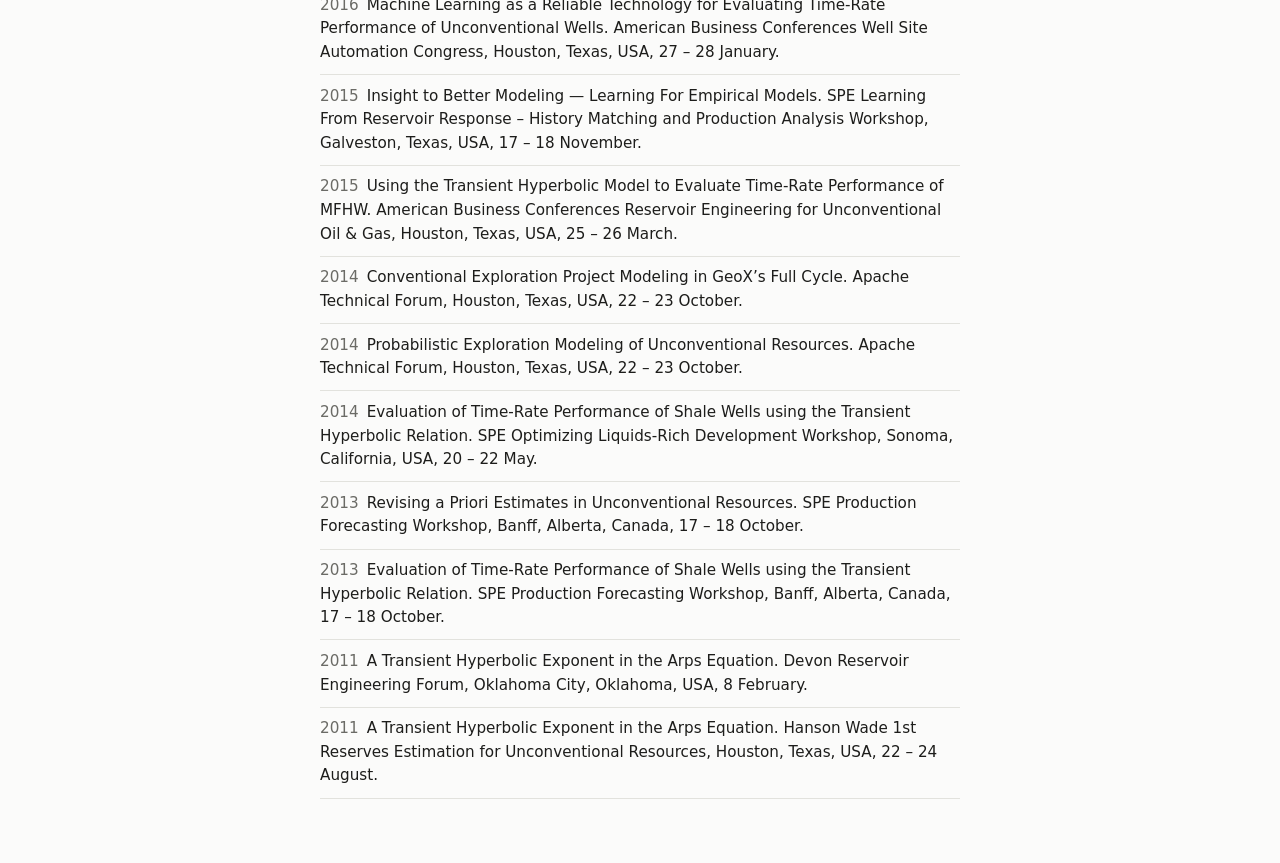
==== commit 9f655146: "CV: move SPEE short course to activities; add locations Co-Authored-By: Claude Opus 5.5 <noreply@ant" ====
--- a/cv.html
+++ b/cv.html
@@ -58,6 +58,8 @@
     <li>SPEE Software Symposium Committee, 2024</li>
     <li>SPEE Monograph 5 on Type Well Profiles, Committee Member</li>
     <li>SPEE Houston Chapter Officer, 2021 – 2024</li>
+    <li>Short Course II: Practical Uses of AI in Petroleum Engineering (with Warren, Z. and Hilton, C.). 2026. SPEE
+      2026 Annual Meeting, Park City, Utah, USA, 9 June.</li>
     <li>Committee Member. SPE Workshop: Return on Intelligence, Calgary, Alberta, Canada, 3 – 4 February 2026.</li>
     <li>Committee Member; Session Chair: Summing it Up and Looking Forward. SPE Workshop: Data Under Pressure –
       Real-World Impact and Innovation in Oil &amp; Gas, Kananaskis, Alberta, Canada, 27 – 29 January 2025.</li>
@@ -137,11 +139,9 @@
   <h2>Presentations</h2>
   <ul>
     <li><span class="year">2026</span>Knowledge Capture, Not Task Performance: Stop Prompting. Start Documenting.
-      Saga Wisdom Sökkvabekkr Annual Technical Conference, September 21.</li>
-    <li><span class="year">2026</span>Short Course II: Practical Uses of AI in Petroleum Engineering (with Warren, Z.
-      and Hilton, C.). SPEE 2026 Annual Meeting, Park City, Utah, USA, June 9.</li>
+      Saga Wisdom Sökkvabekkr Annual Technical Conference, Louisville, Kentucky, USA, September 21.</li>
     <li><span class="year">2026</span>What Took a Day Now Takes a Coffee: Agents on the Reservoir Engineering Desk.
-      ComboCurve AI Summit, May 7.</li>
+      ComboCurve AI Summit, Houston, Texas, USA, May 7.</li>
     <li><span class="year">2025</span>How You Get Paid – How Physical Volumes of Oil &amp; Gas Are Priced and Sold.
       Saga Wisdom Sökkvabekkr Annual Technical Conference, Montreal, Quebec, Canada, September 22–24.</li>
     <li><span class="year">2025</span>Closing Remarks. SPE Workshop: Data Under Pressure – Real-World Impact and
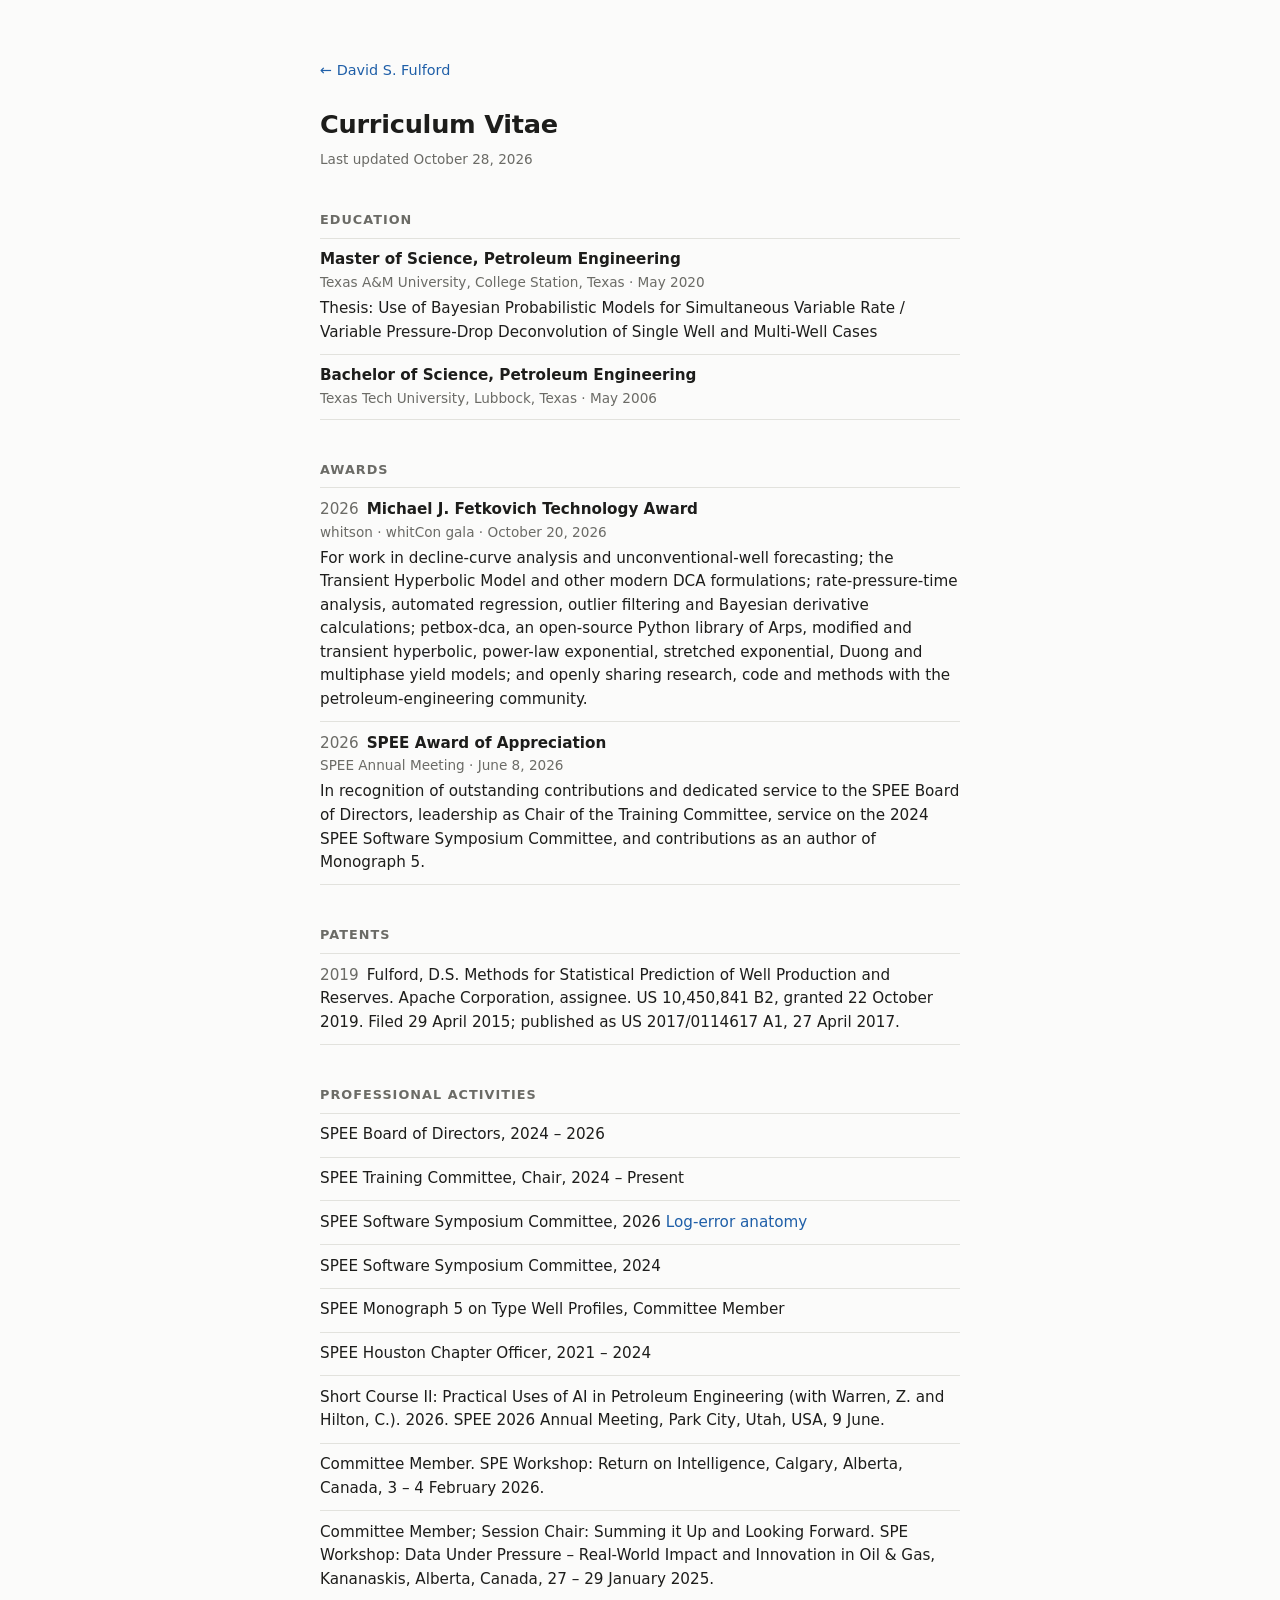
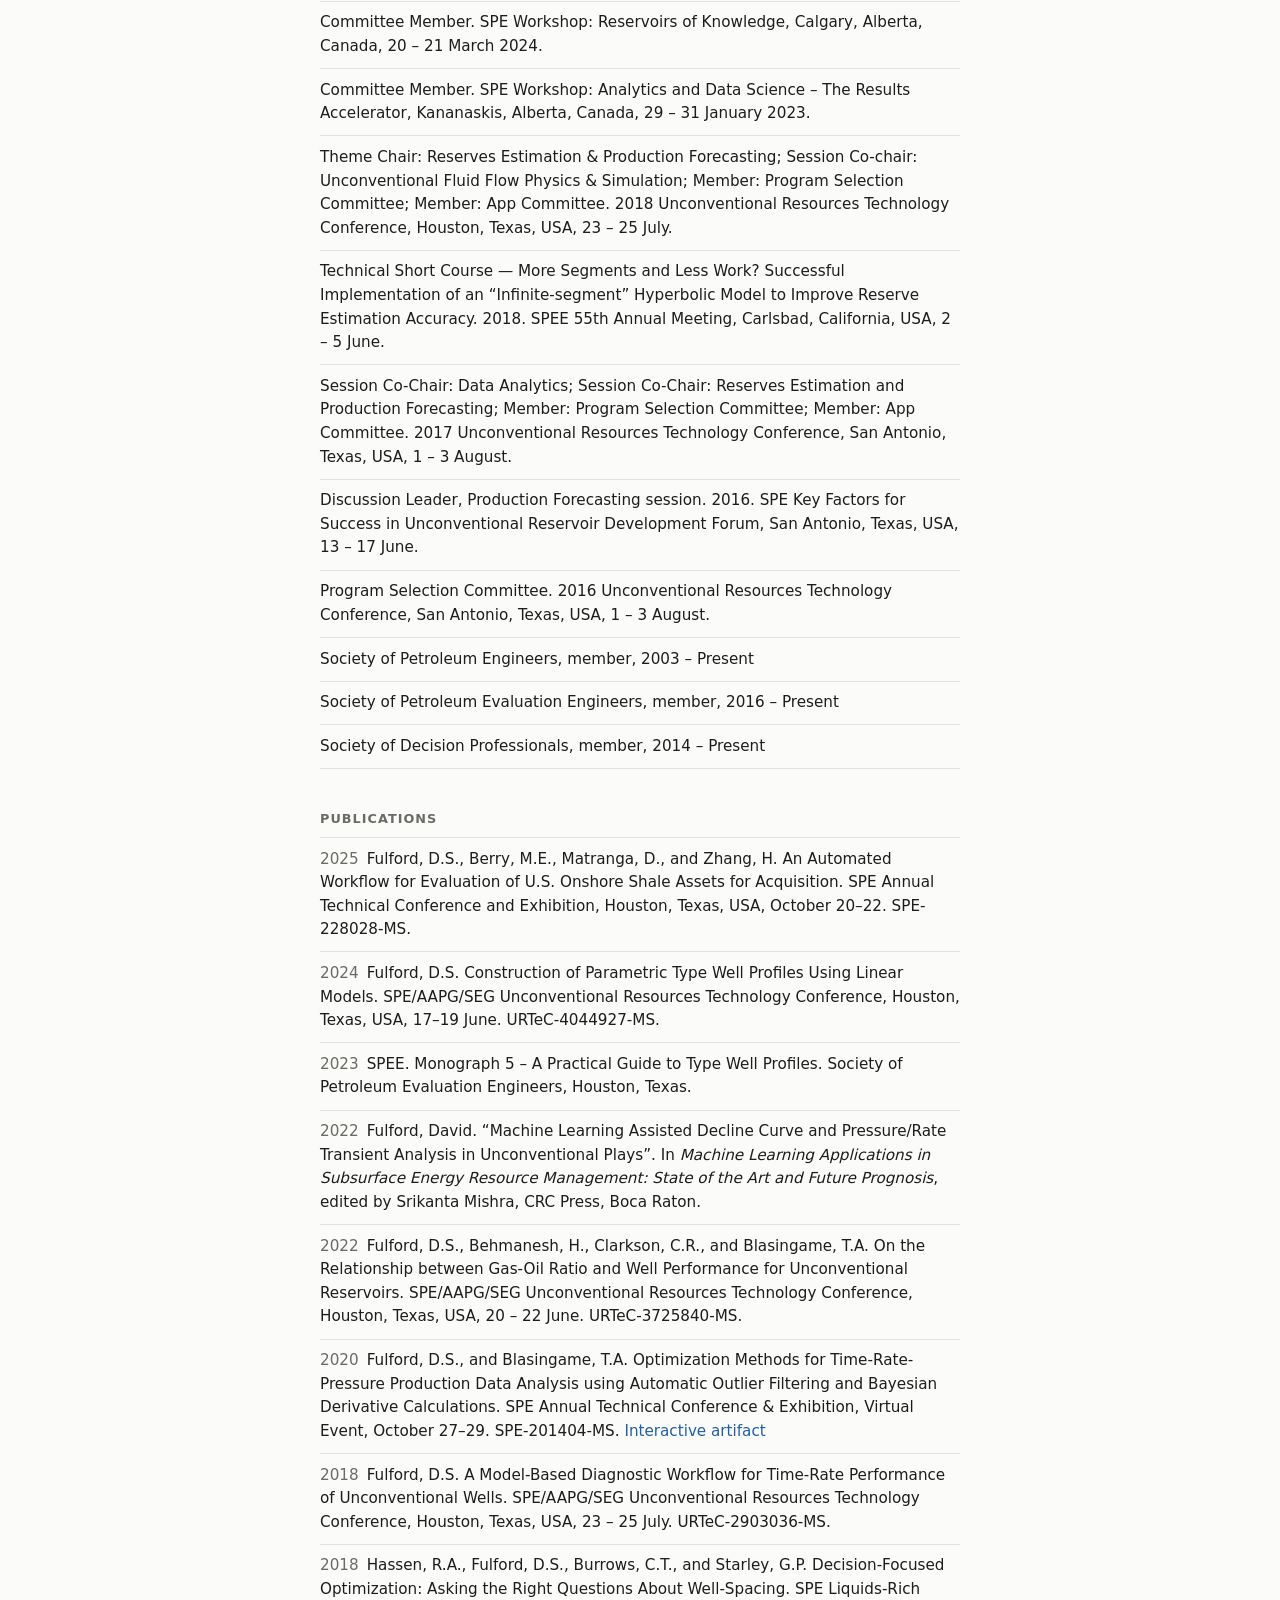
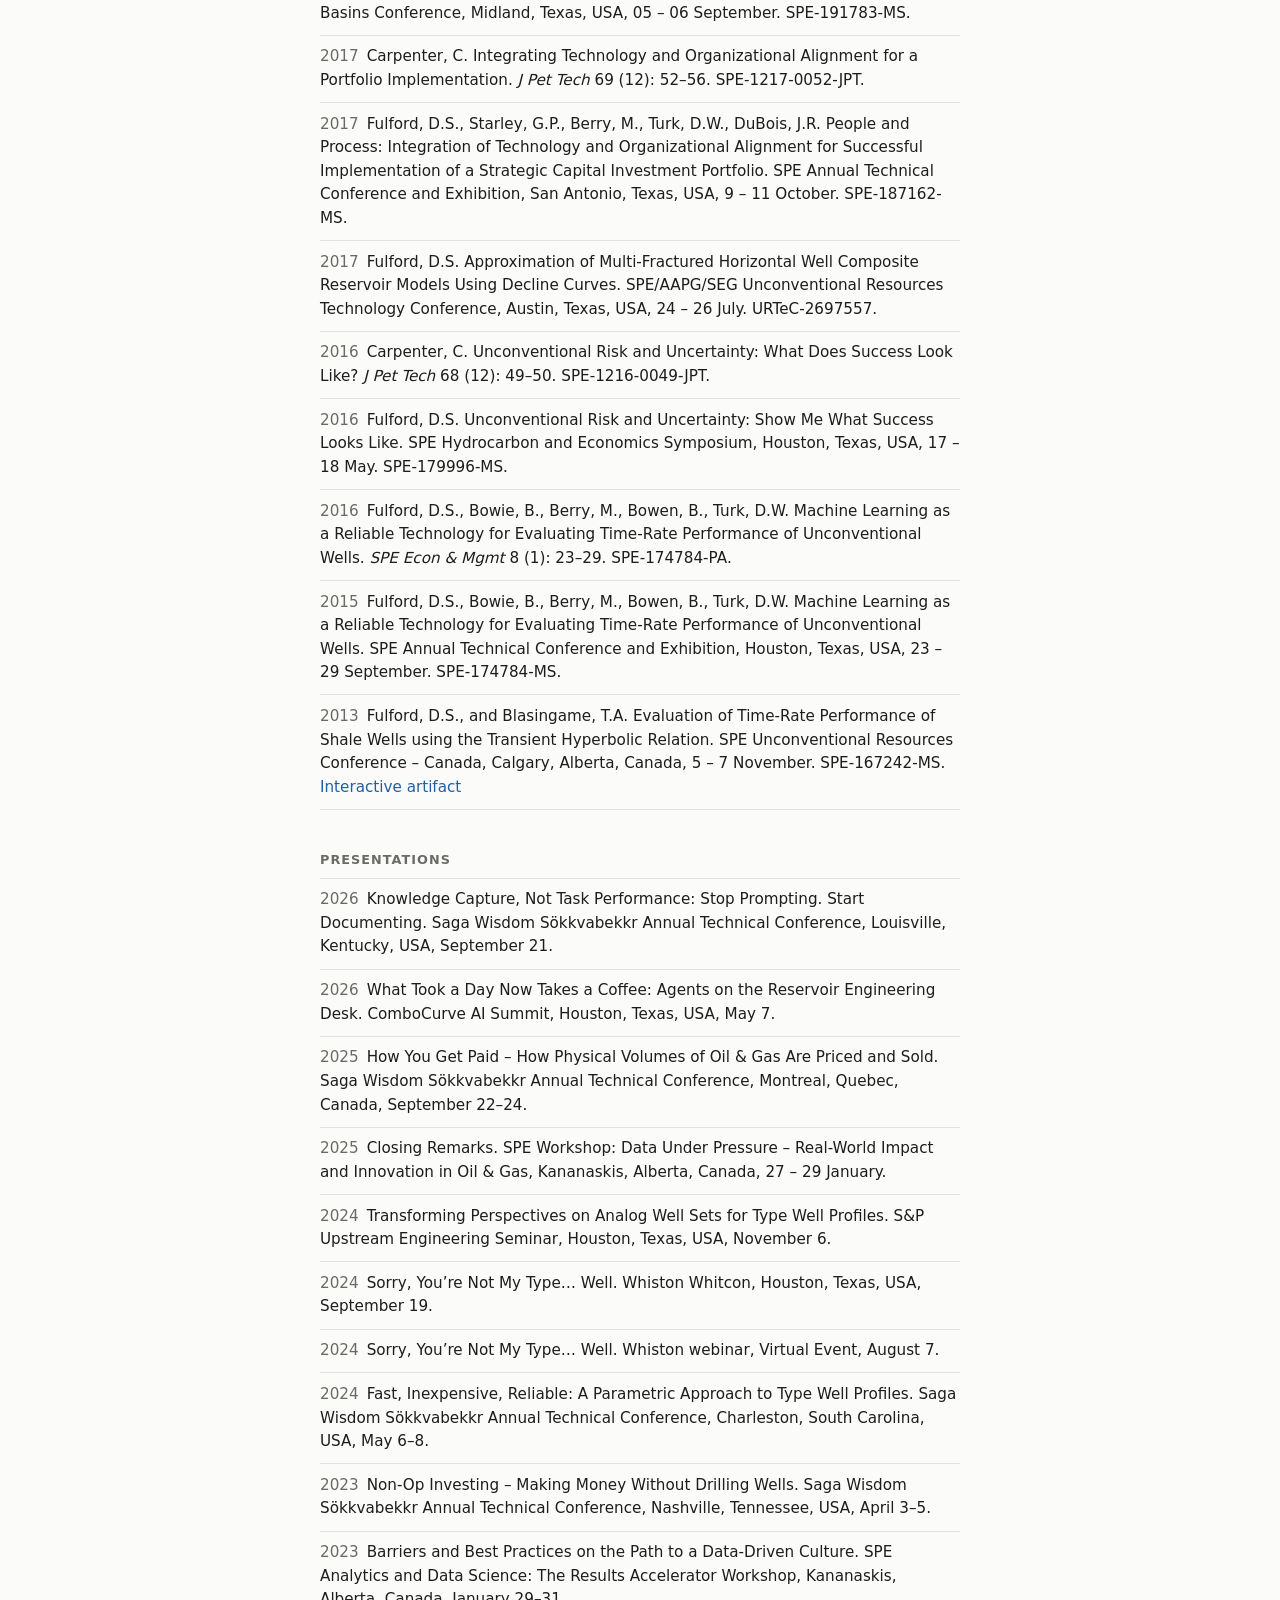
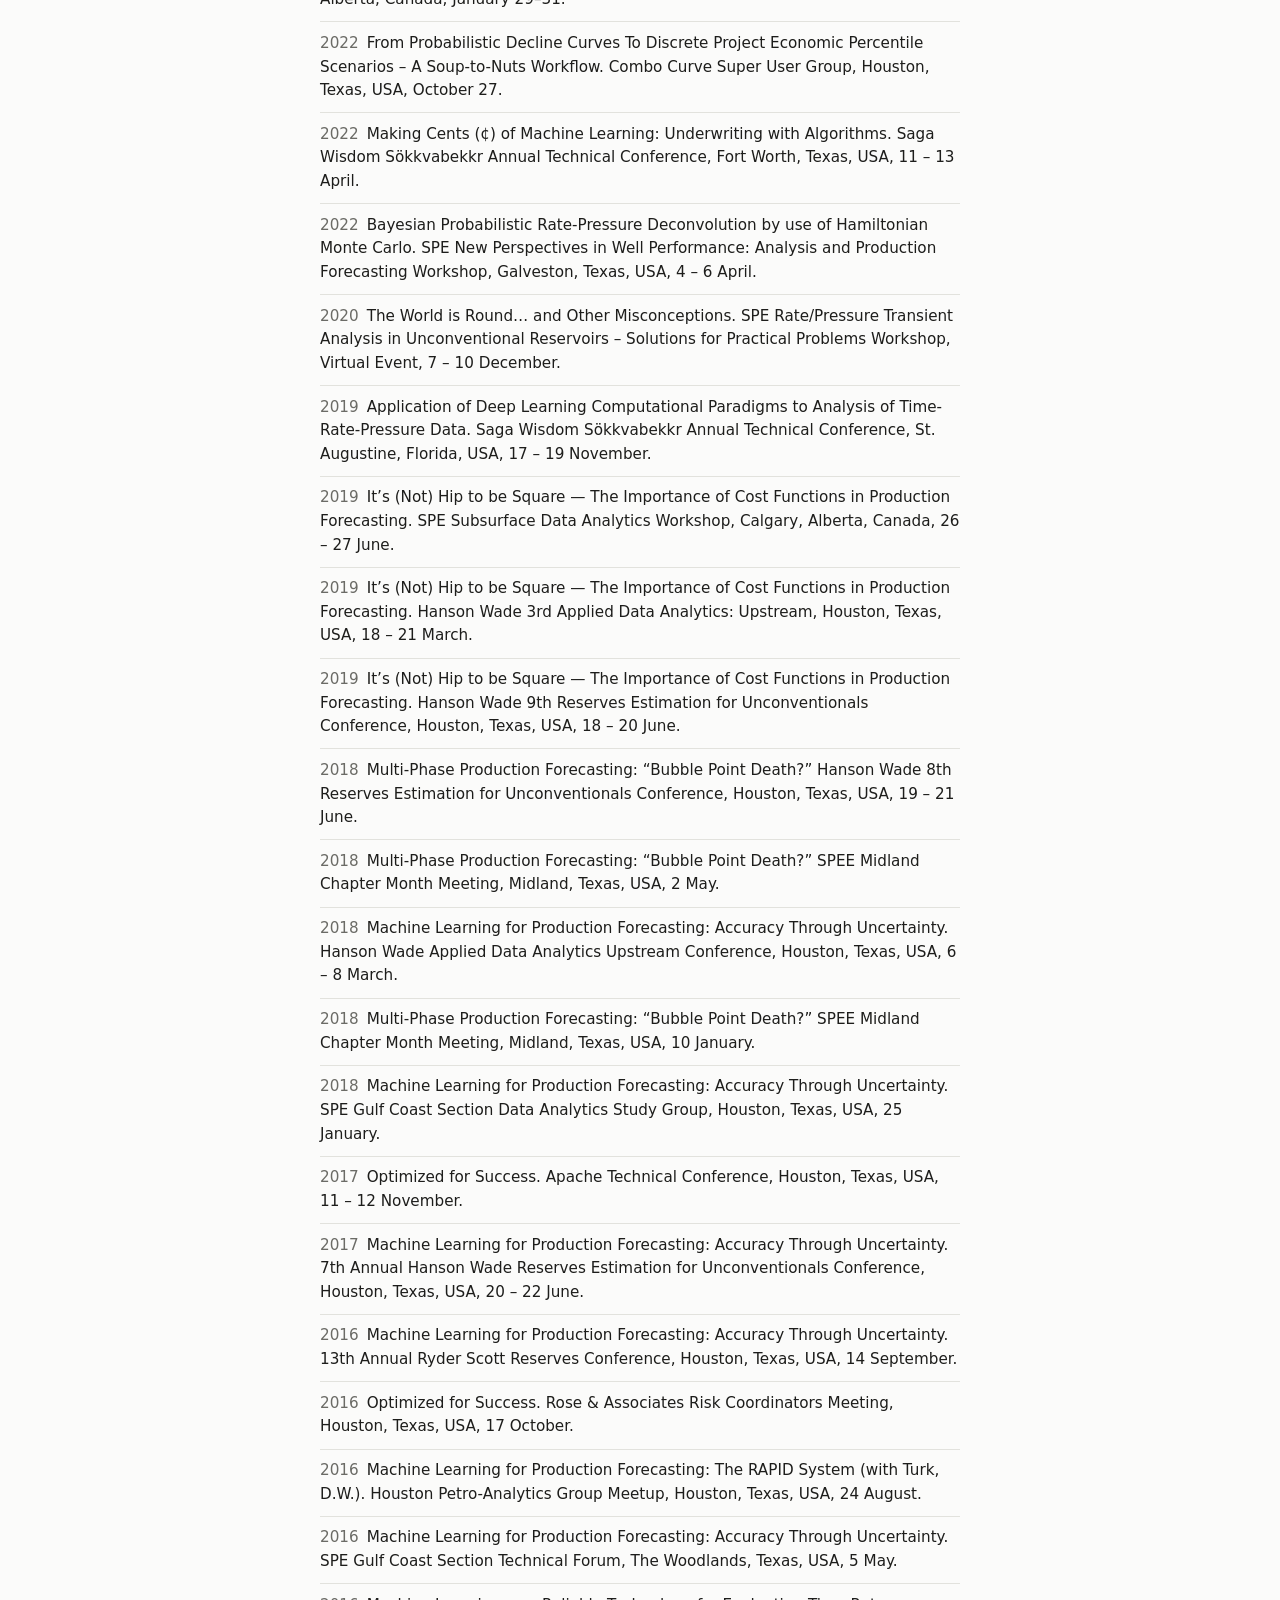
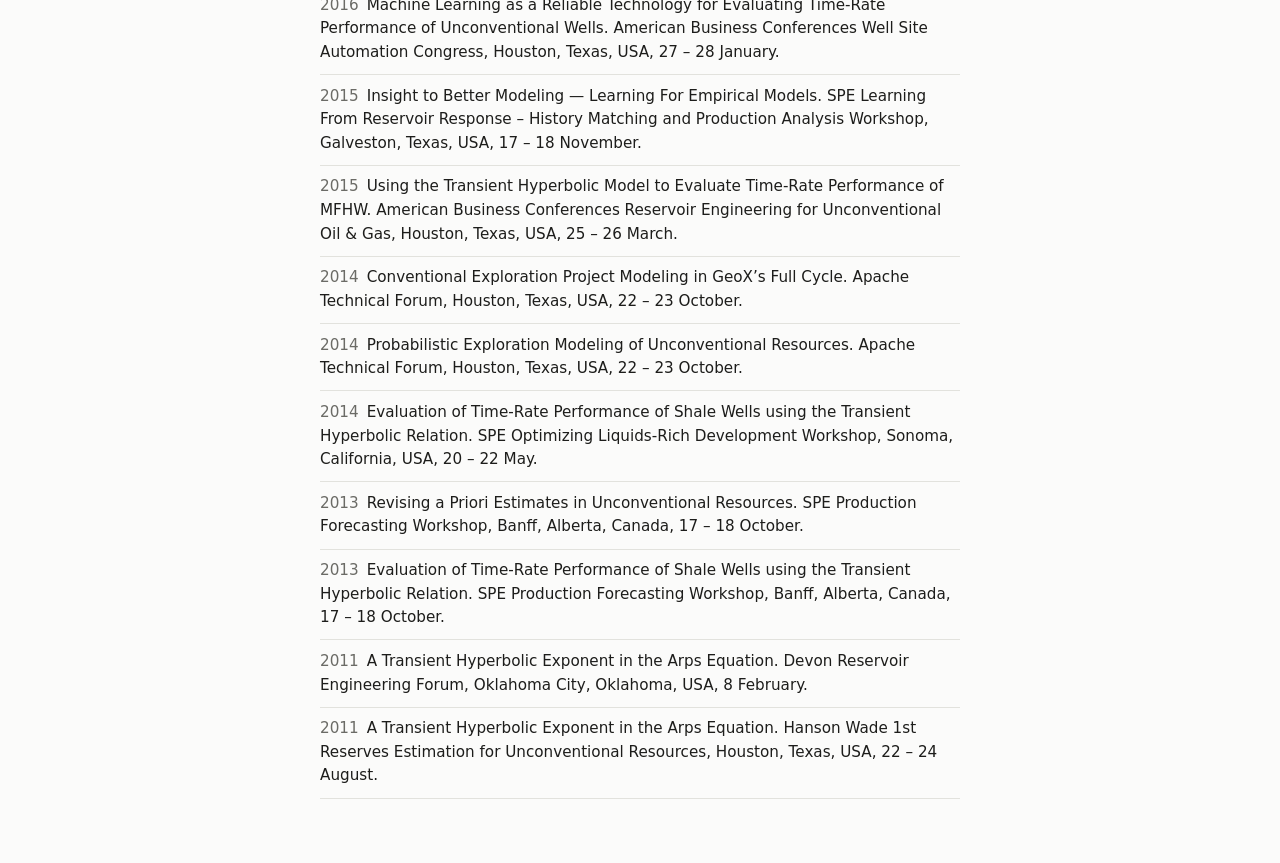
==== commit 15daefe1: "CV: link log-error anatomy under 2026 Software Symposium Co-Authored-By: Claude Opus 5.5 <noreply@an" ====
--- a/cv.html
+++ b/cv.html
@@ -54,7 +54,8 @@
   <ul>
     <li>SPEE Board of Directors, 2024 – 2026</li>
     <li>SPEE Training Committee, Chair, 2024 – Present</li>
-    <li>SPEE Software Symposium Committee, 2026</li>
+    <li>SPEE Software Symposium Committee, 2026
+      <a href="https://github.com/dsfulf/spee-bakeoff-artifacts/blob/main/log-error-anatomy.html">Log-error anatomy</a></li>
     <li>SPEE Software Symposium Committee, 2024</li>
     <li>SPEE Monograph 5 on Type Well Profiles, Committee Member</li>
     <li>SPEE Houston Chapter Officer, 2021 – 2024</li>
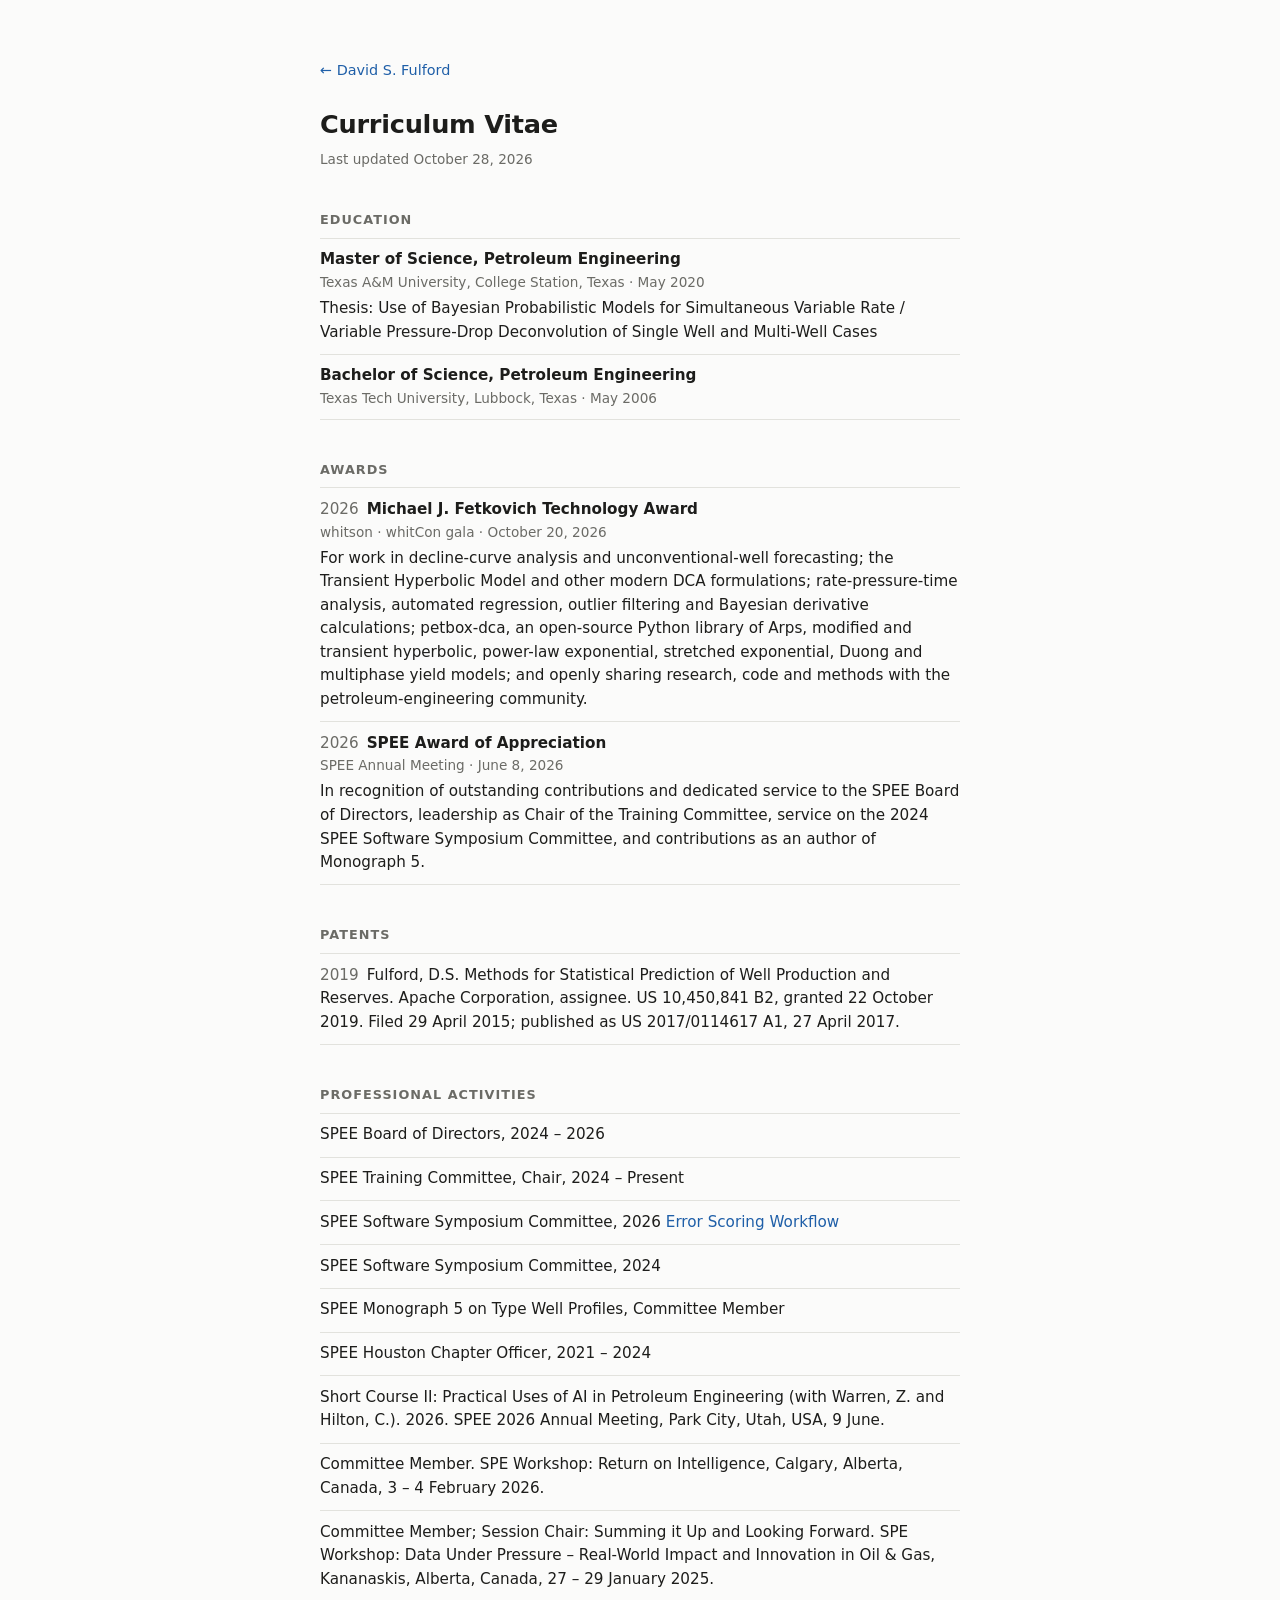
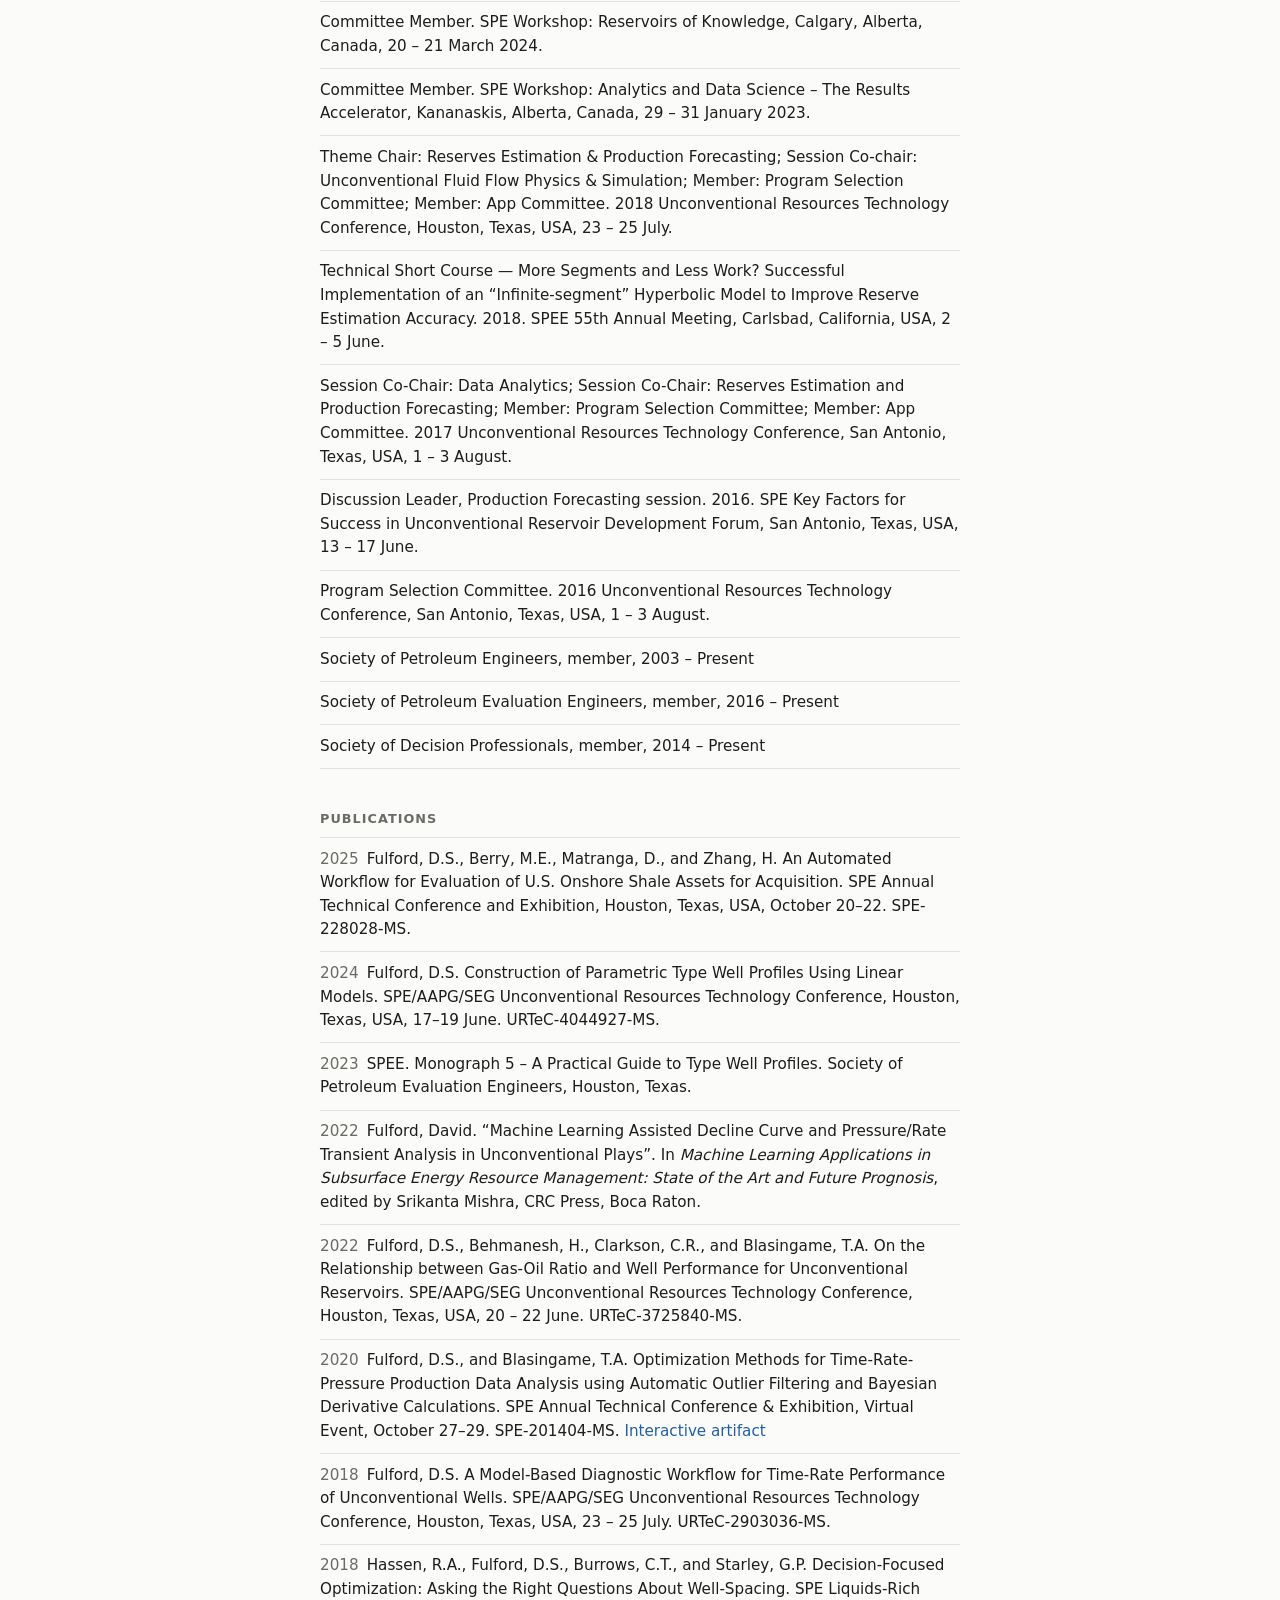
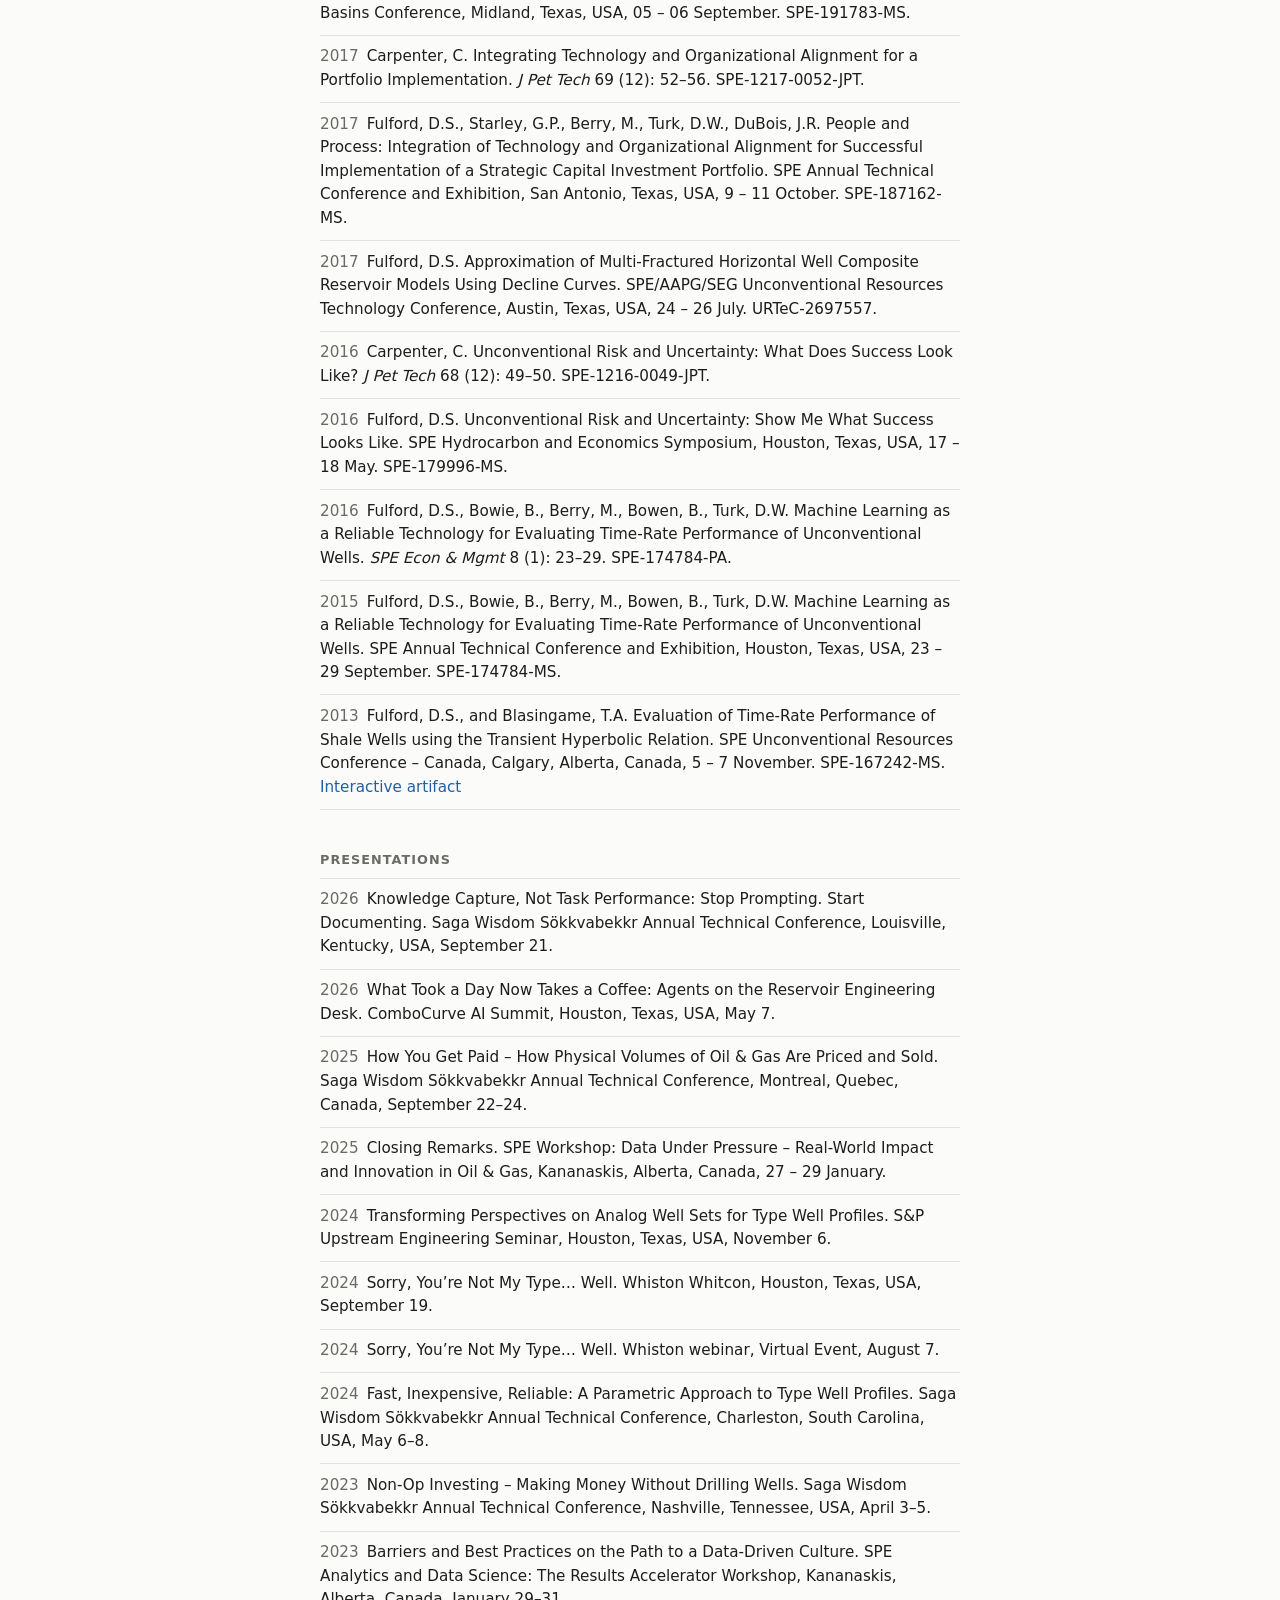
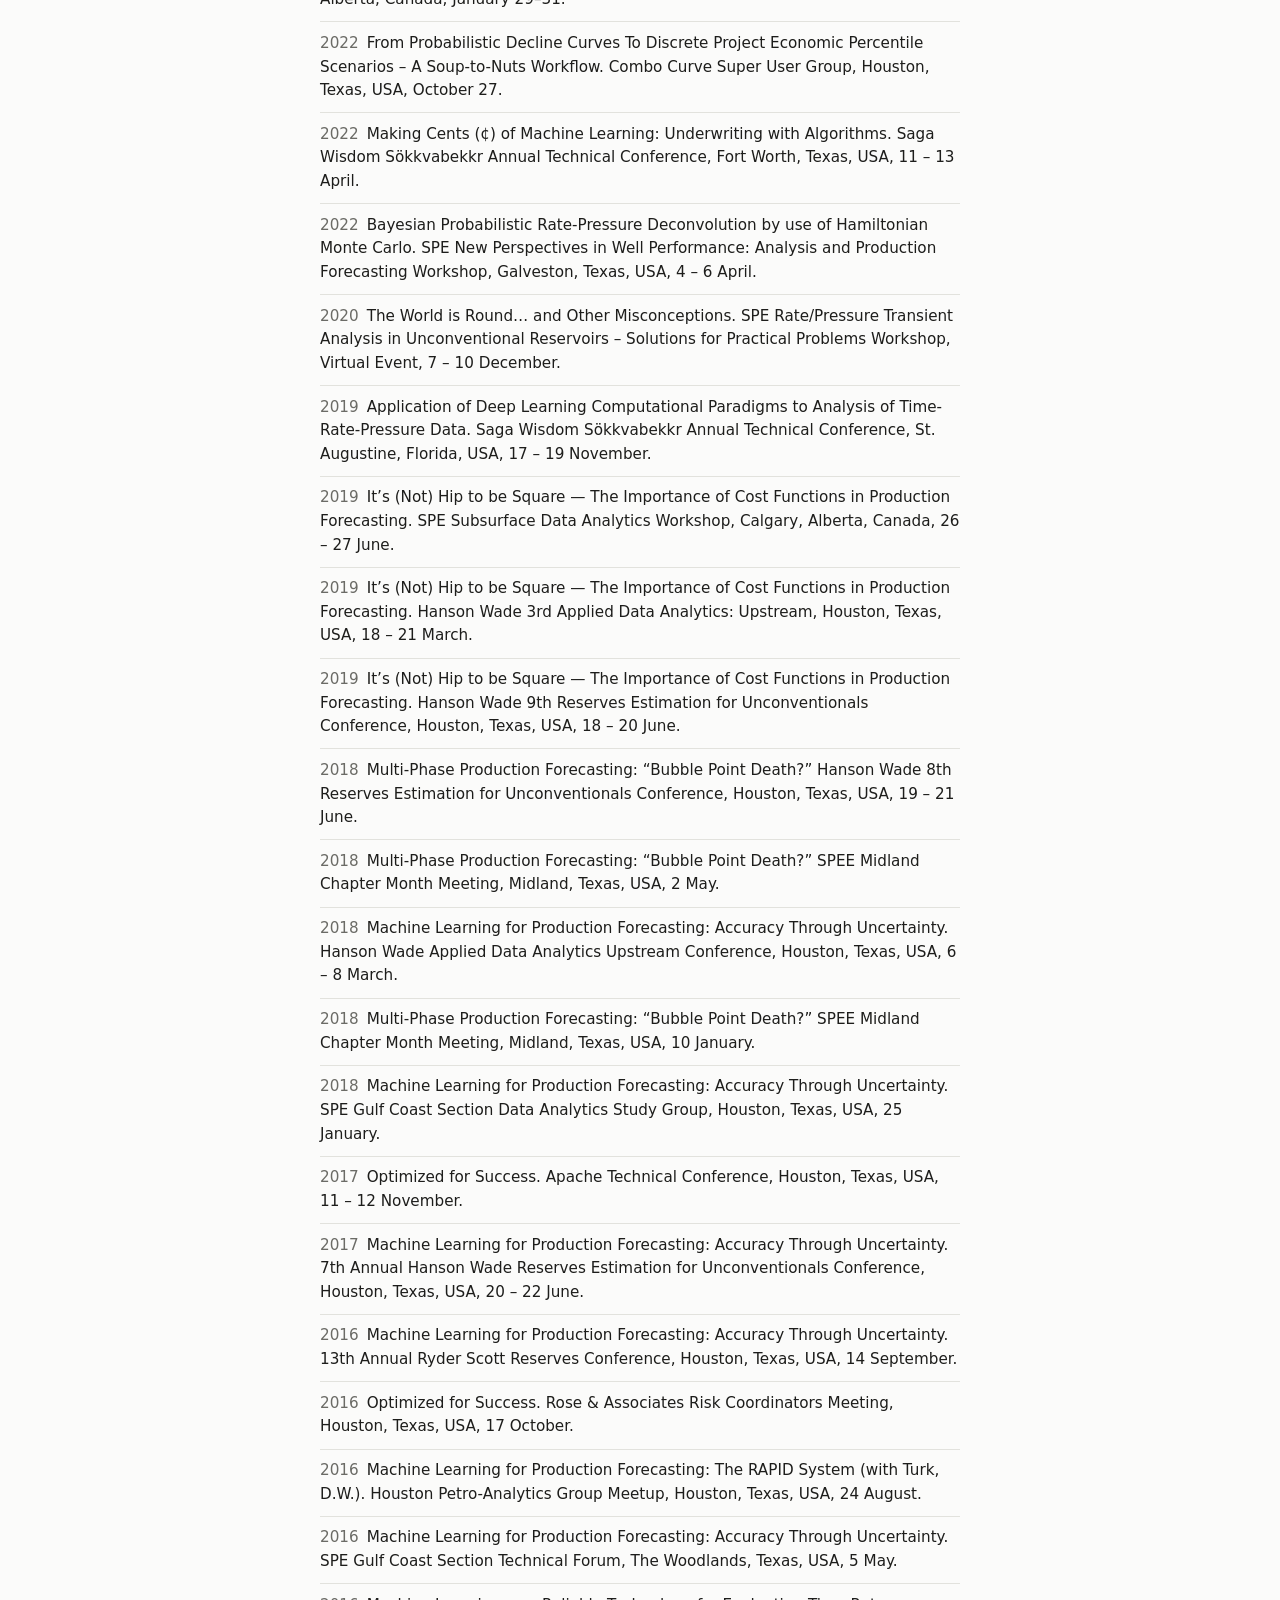
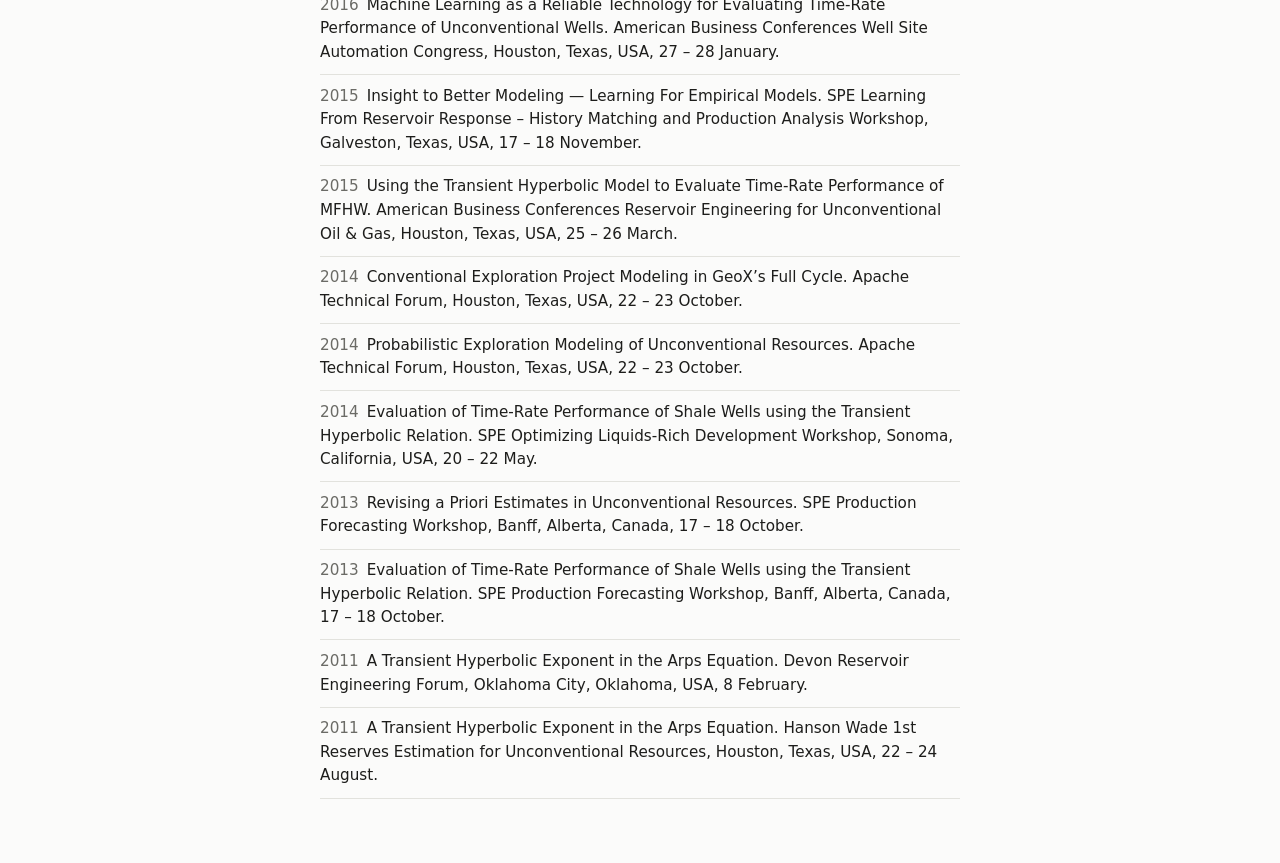
==== commit 03ee74b9: "CV: rename Software Symposium link Co-Authored-By: Claude Opus 5.5 <noreply@anthropic.com> Claude-Se" ====
--- a/cv.html
+++ b/cv.html
@@ -55,7 +55,7 @@
     <li>SPEE Board of Directors, 2024 – 2026</li>
     <li>SPEE Training Committee, Chair, 2024 – Present</li>
     <li>SPEE Software Symposium Committee, 2026
-      <a href="https://github.com/dsfulf/spee-bakeoff-artifacts/blob/main/log-error-anatomy.html">Log-error anatomy</a></li>
+      <a href="/spee-bakeoff-artifacts/log-error-anatomy.html">Error Scoring Workflow</a></li>
     <li>SPEE Software Symposium Committee, 2024</li>
     <li>SPEE Monograph 5 on Type Well Profiles, Committee Member</li>
     <li>SPEE Houston Chapter Officer, 2021 – 2024</li>
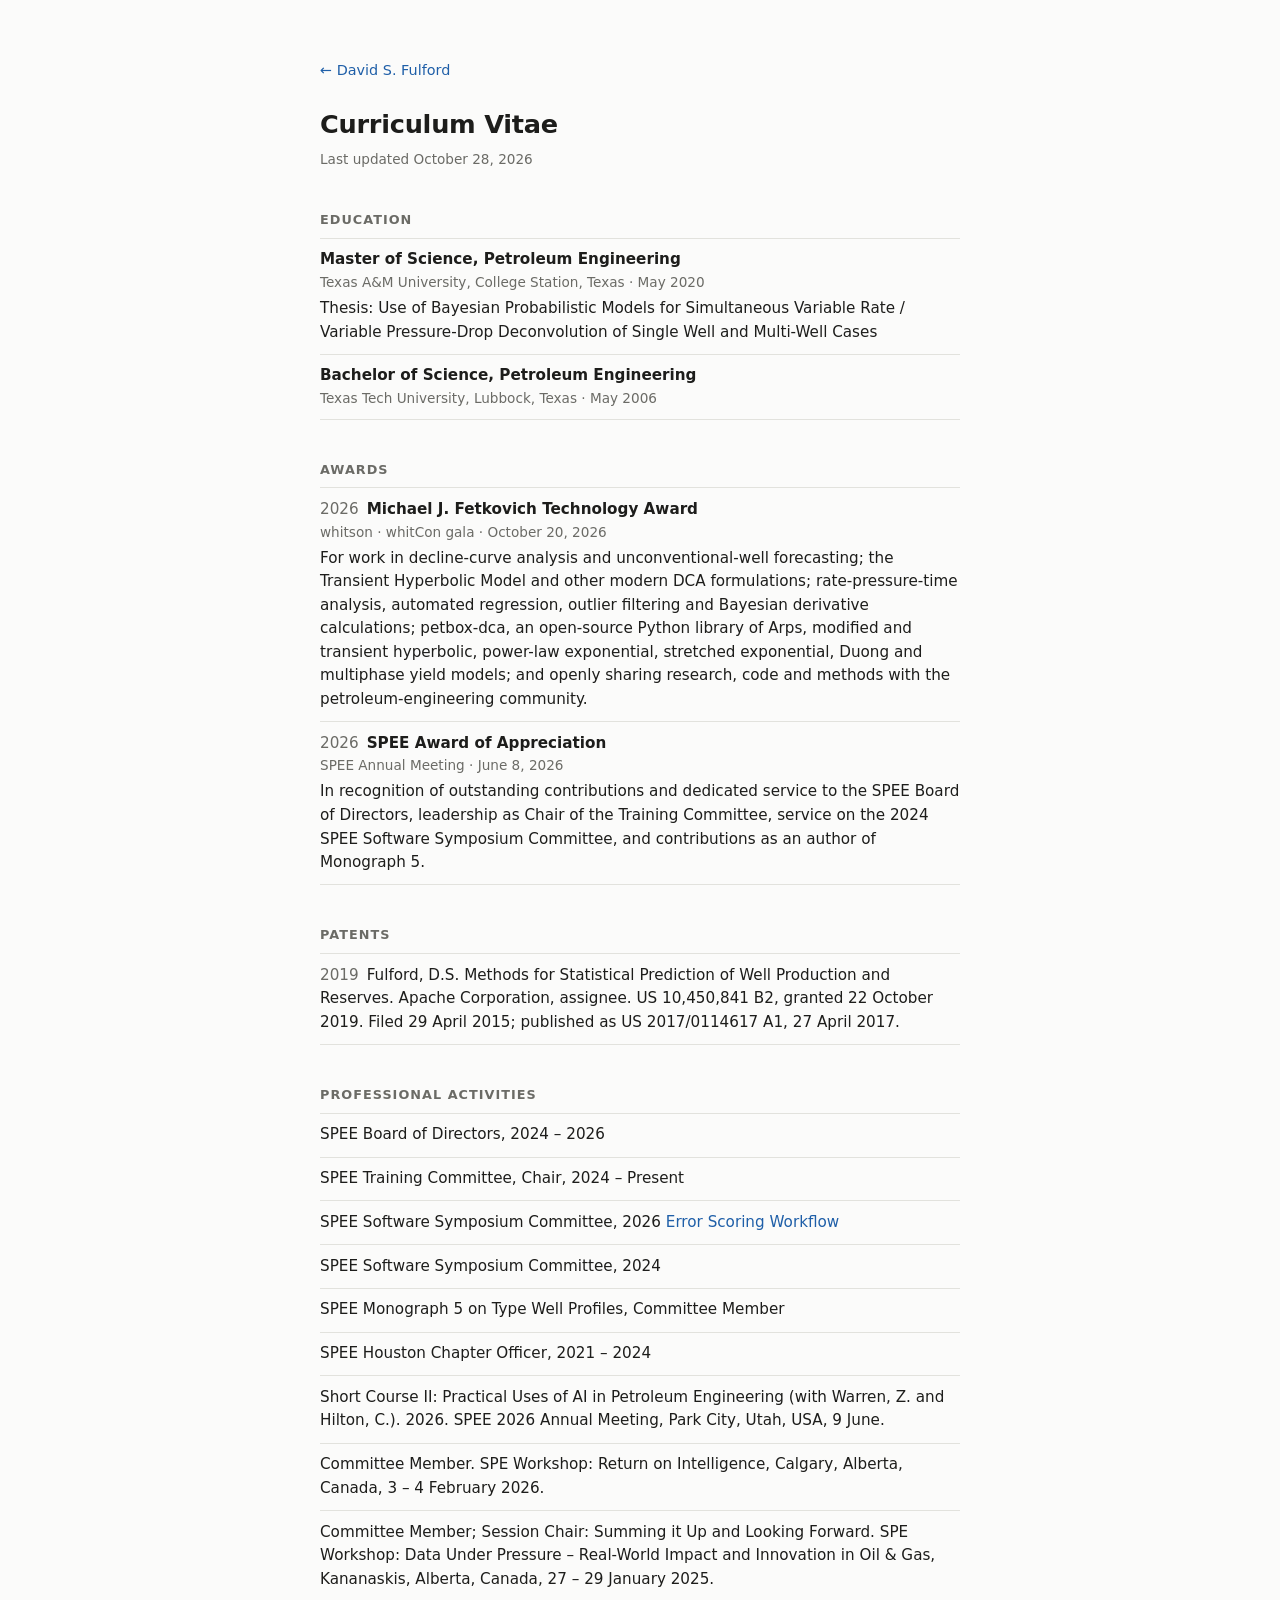
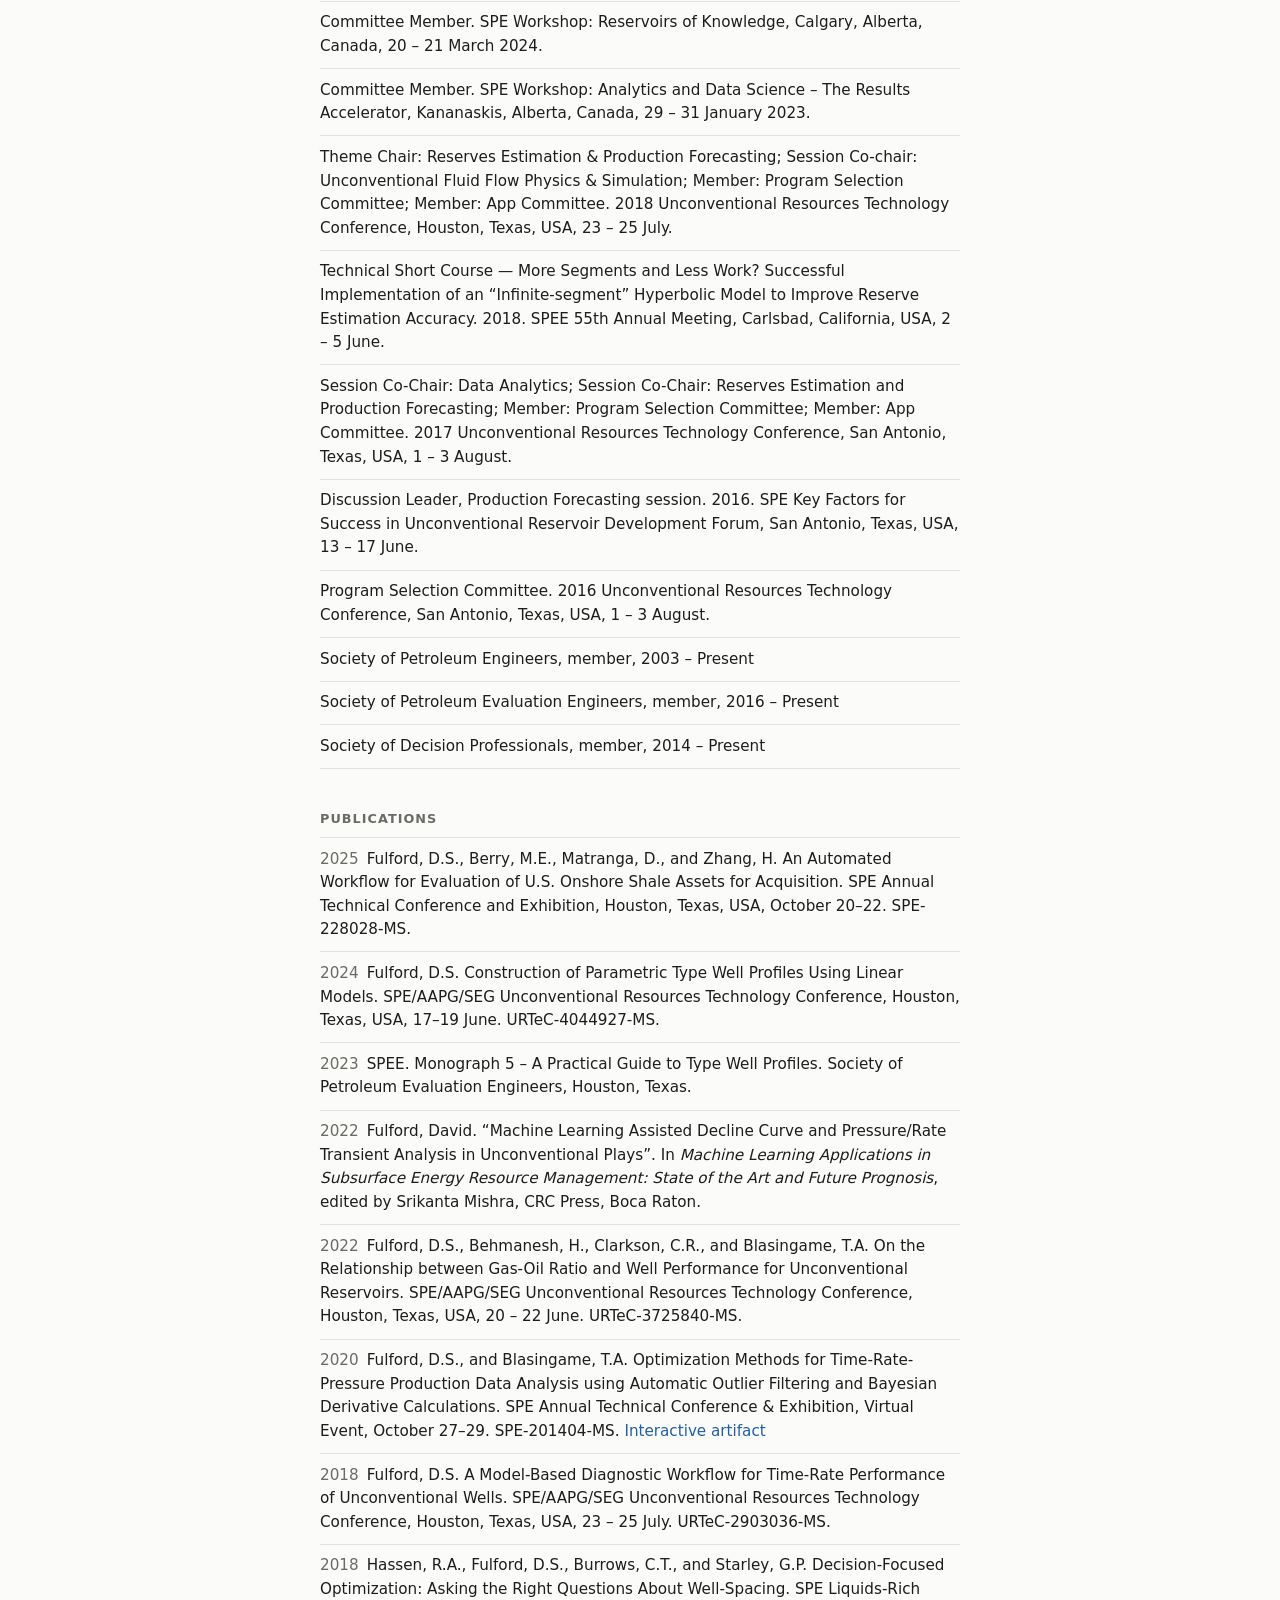
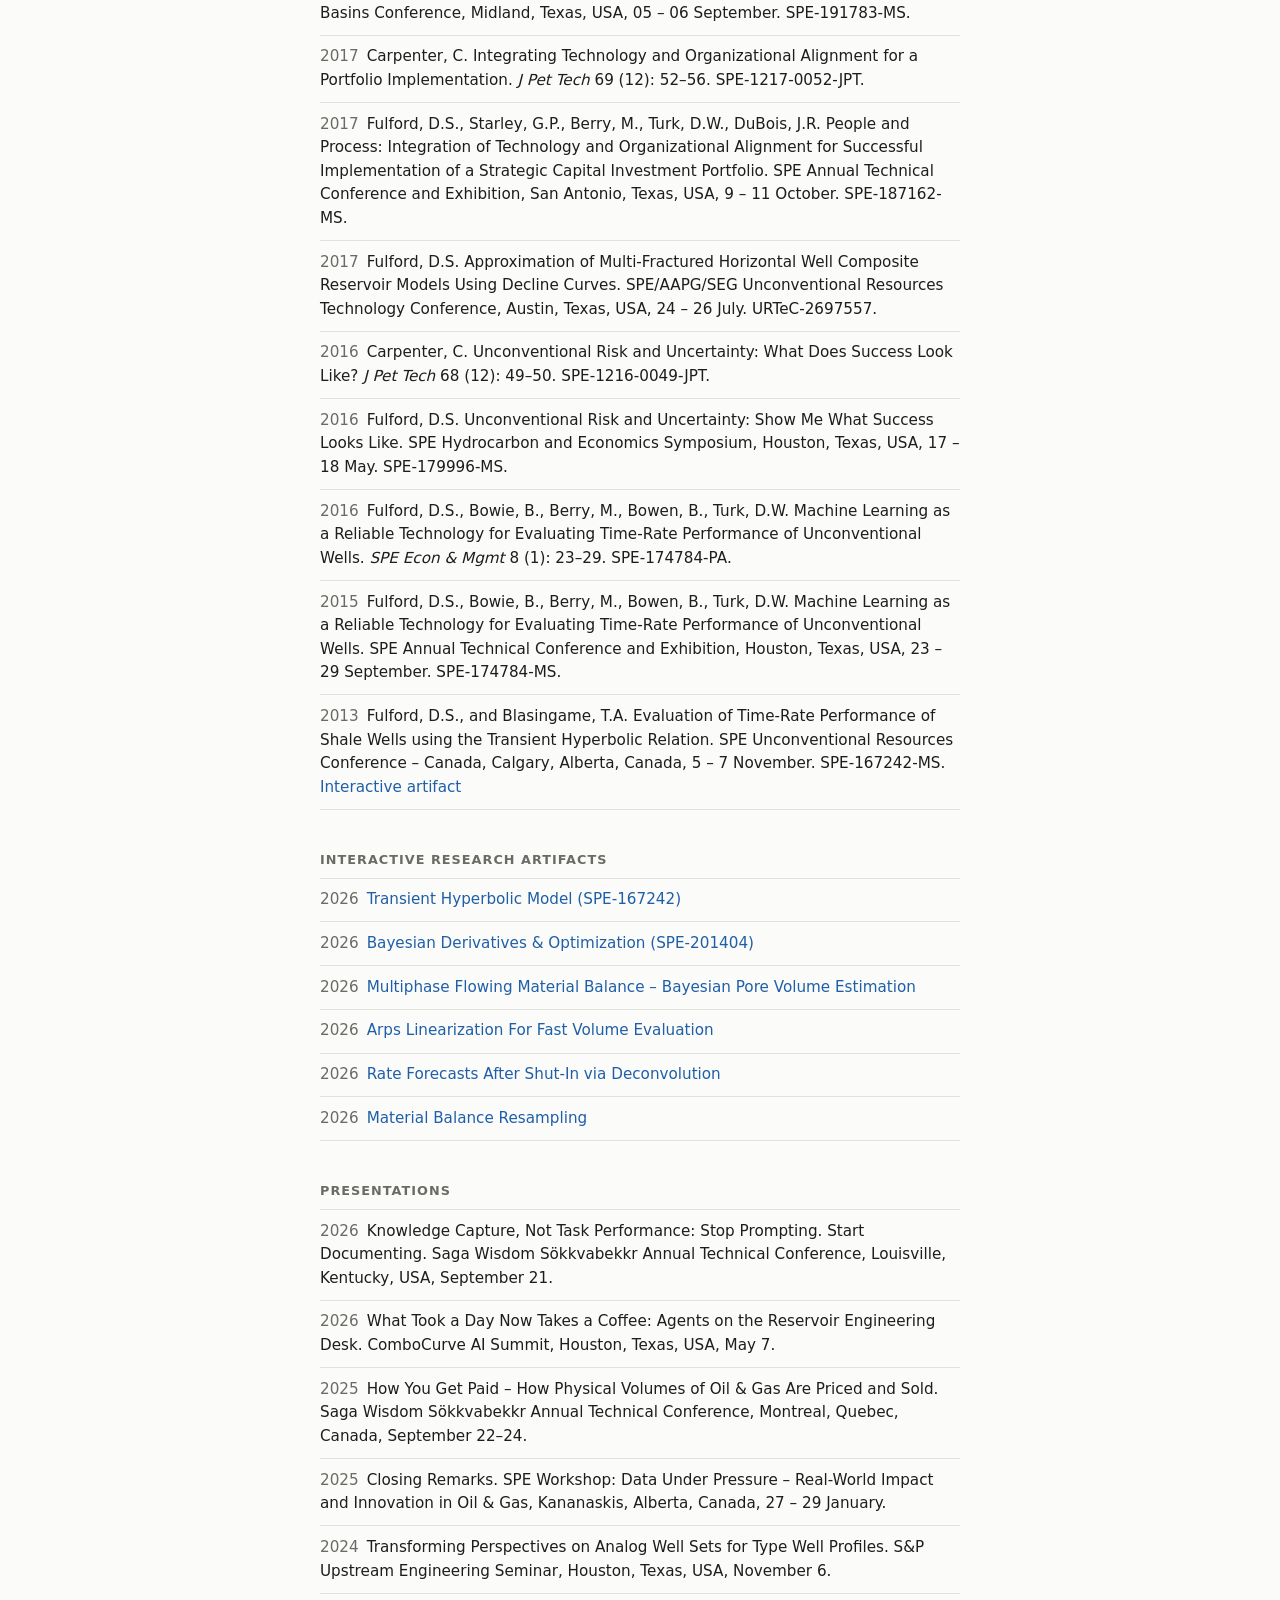
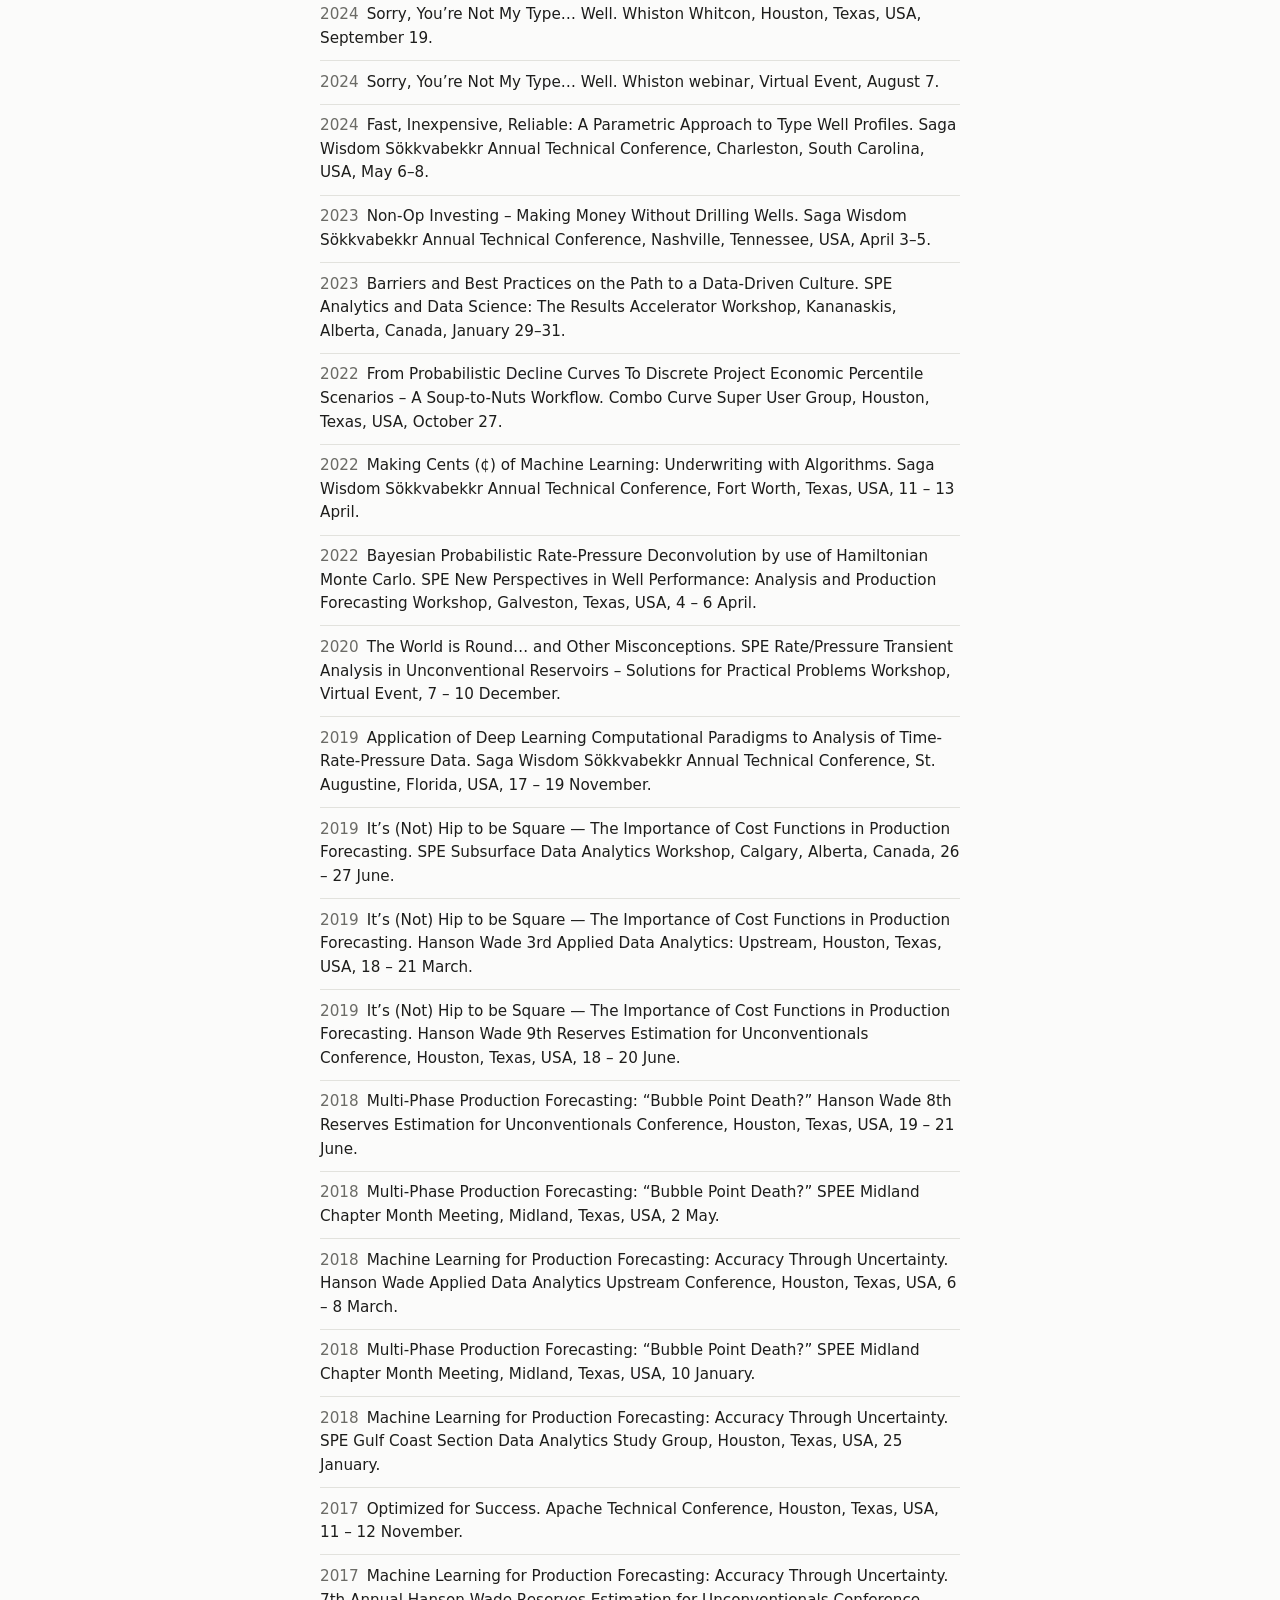
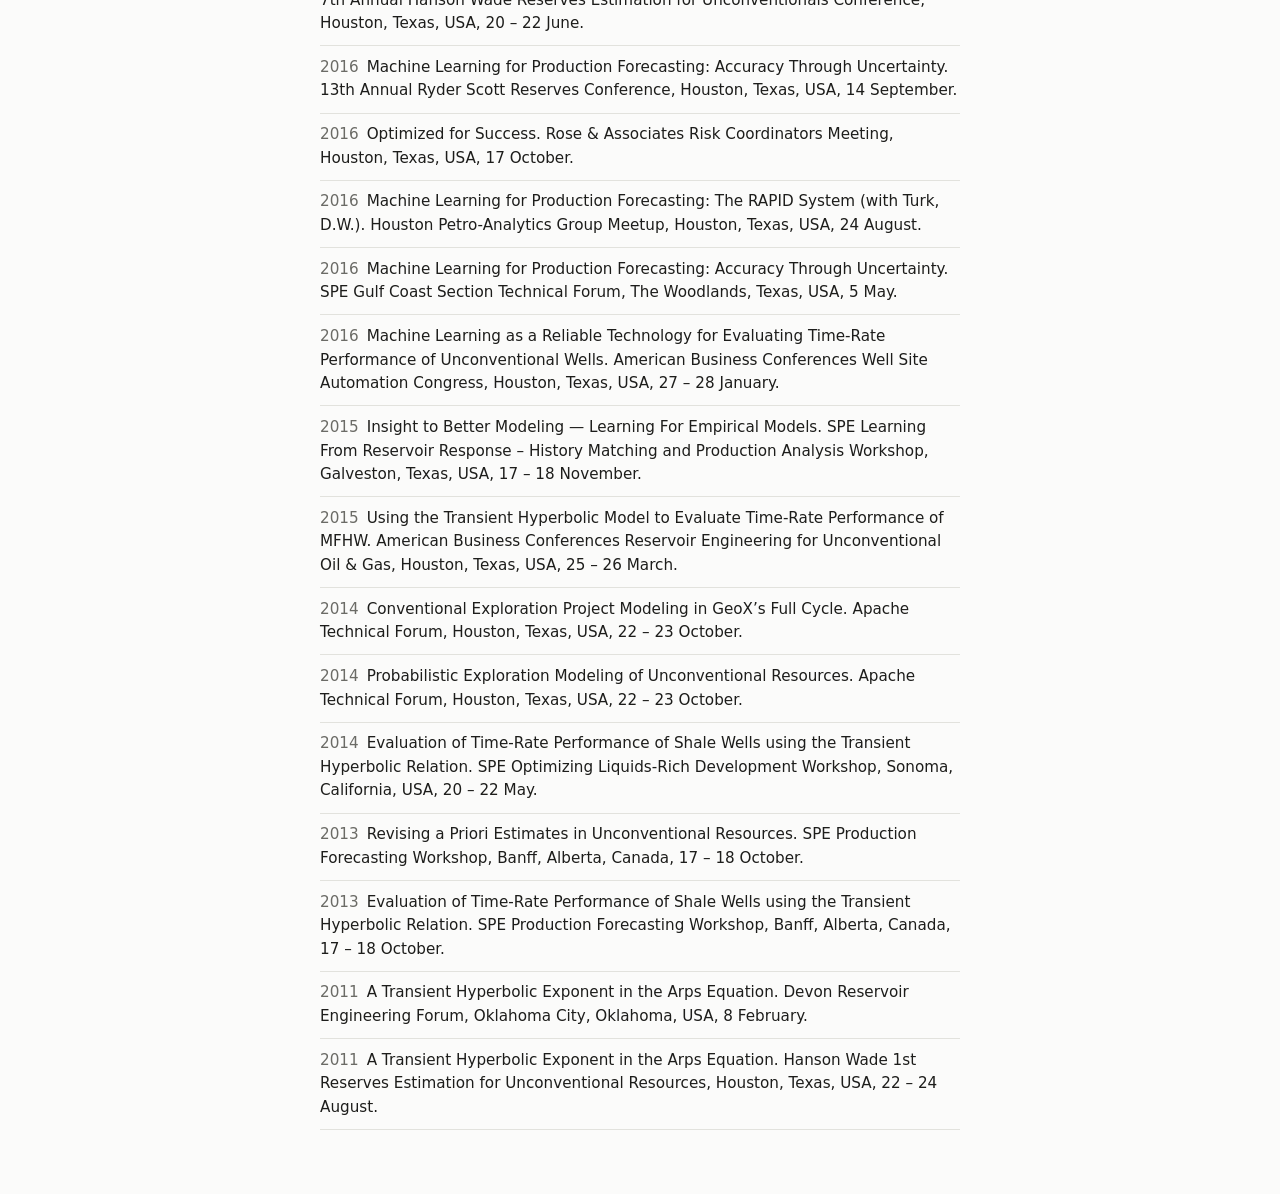
==== commit 1557fc68: "Index and CV: link the arps-linearization, shut-in and resample pages Co-Authored-By: Claude Opus 5." ====
--- a/cv.html
+++ b/cv.html
@@ -135,6 +135,16 @@
       Shale Wells using the Transient Hyperbolic Relation. SPE Unconventional Resources Conference – Canada,
       Calgary, Alberta, Canada, 5 – 7 November. SPE-167242-MS.
       <a href="/research-artifacts/spe-167242.html">Interactive artifact</a></li>
+  </ul>
+
+  <h2>Interactive research artifacts</h2>
+  <ul>
+    <li><span class="year">2026</span><a href="/research-artifacts/spe-167242.html">Transient Hyperbolic Model (SPE-167242)</a></li>
+    <li><span class="year">2026</span><a href="/research-artifacts/spe-201404.html">Bayesian Derivatives &amp; Optimization (SPE-201404)</a></li>
+    <li><span class="year">2026</span><a href="/research-artifacts/mfmb-latent-slope.html">Multiphase Flowing Material Balance – Bayesian Pore Volume Estimation</a></li>
+    <li><span class="year">2026</span><a href="/research-artifacts/arps-linearization.html">Arps Linearization For Fast Volume Evaluation</a></li>
+    <li><span class="year">2026</span><a href="/research-artifacts/shutin-deconv.html">Rate Forecasts After Shut-In via Deconvolution</a></li>
+    <li><span class="year">2026</span><a href="/research-artifacts/resample.html">Material Balance Resampling</a></li>
   </ul>
 
   <h2>Presentations</h2>
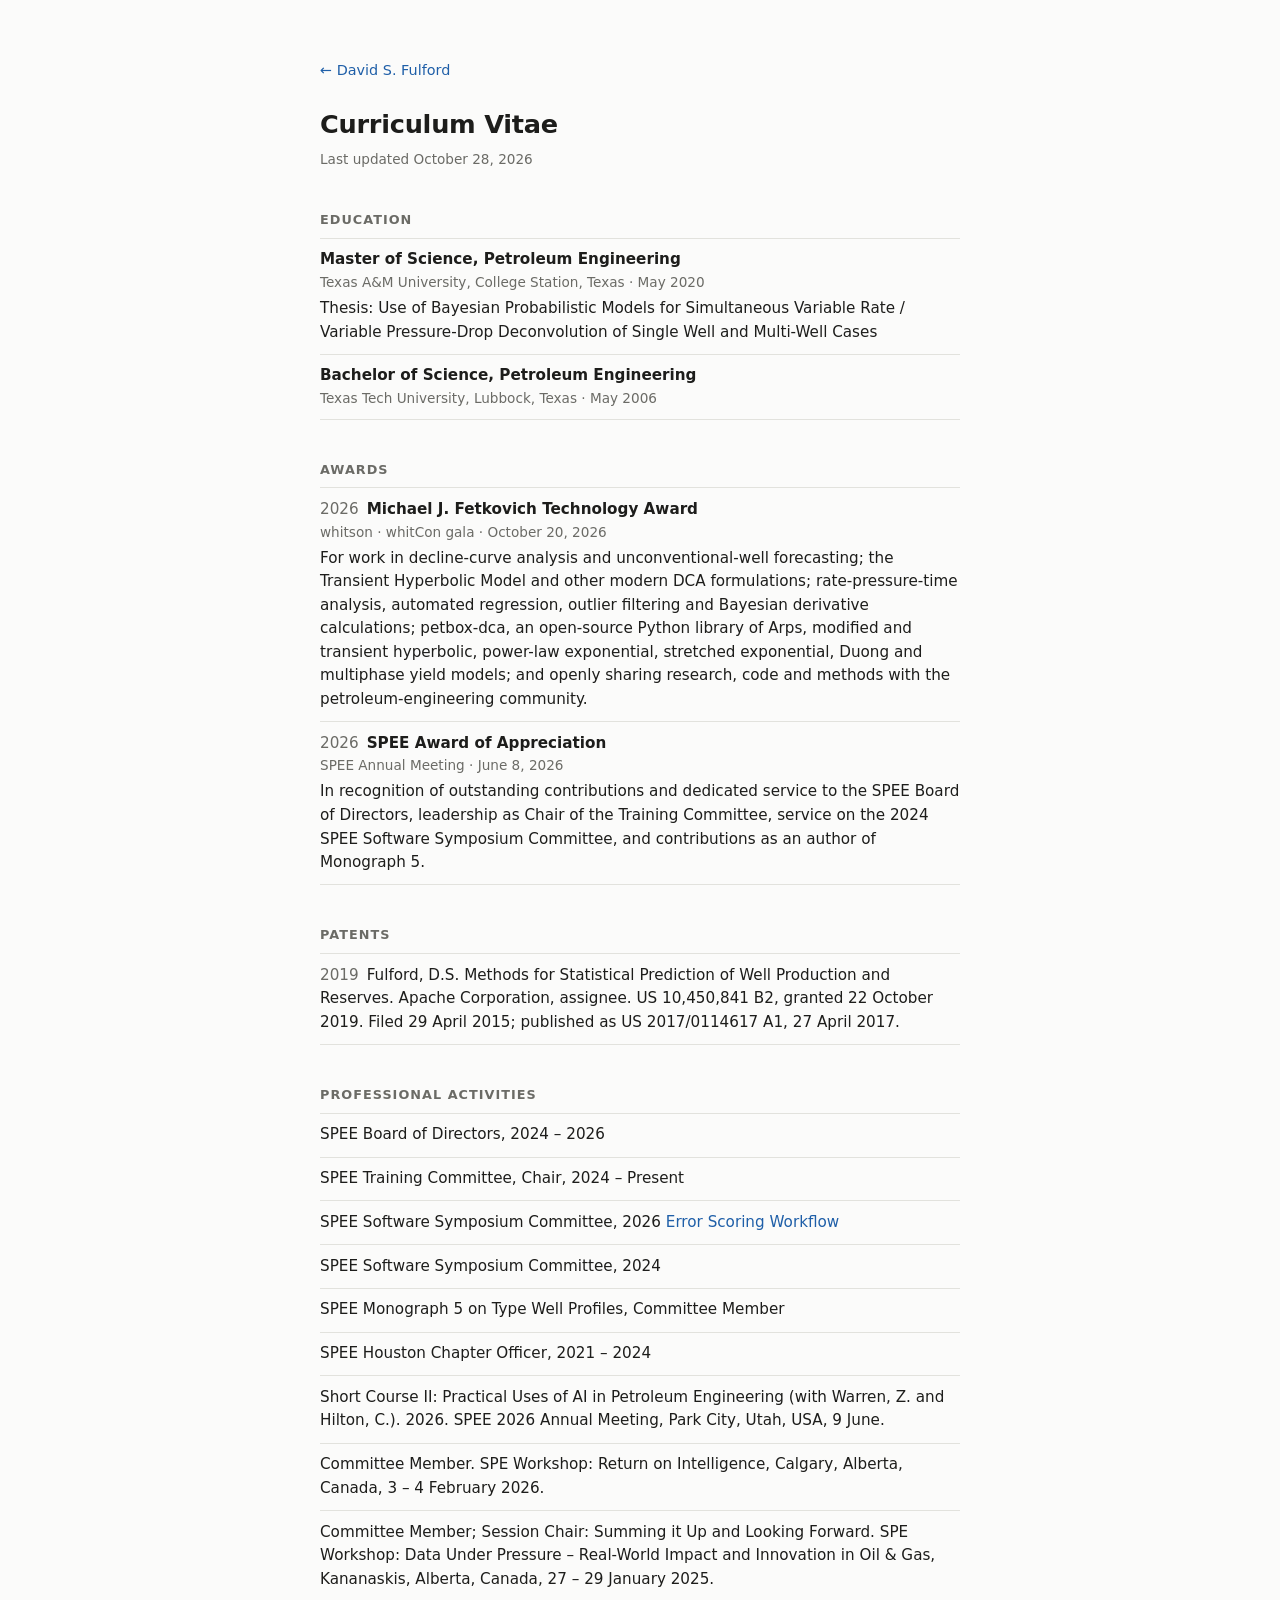
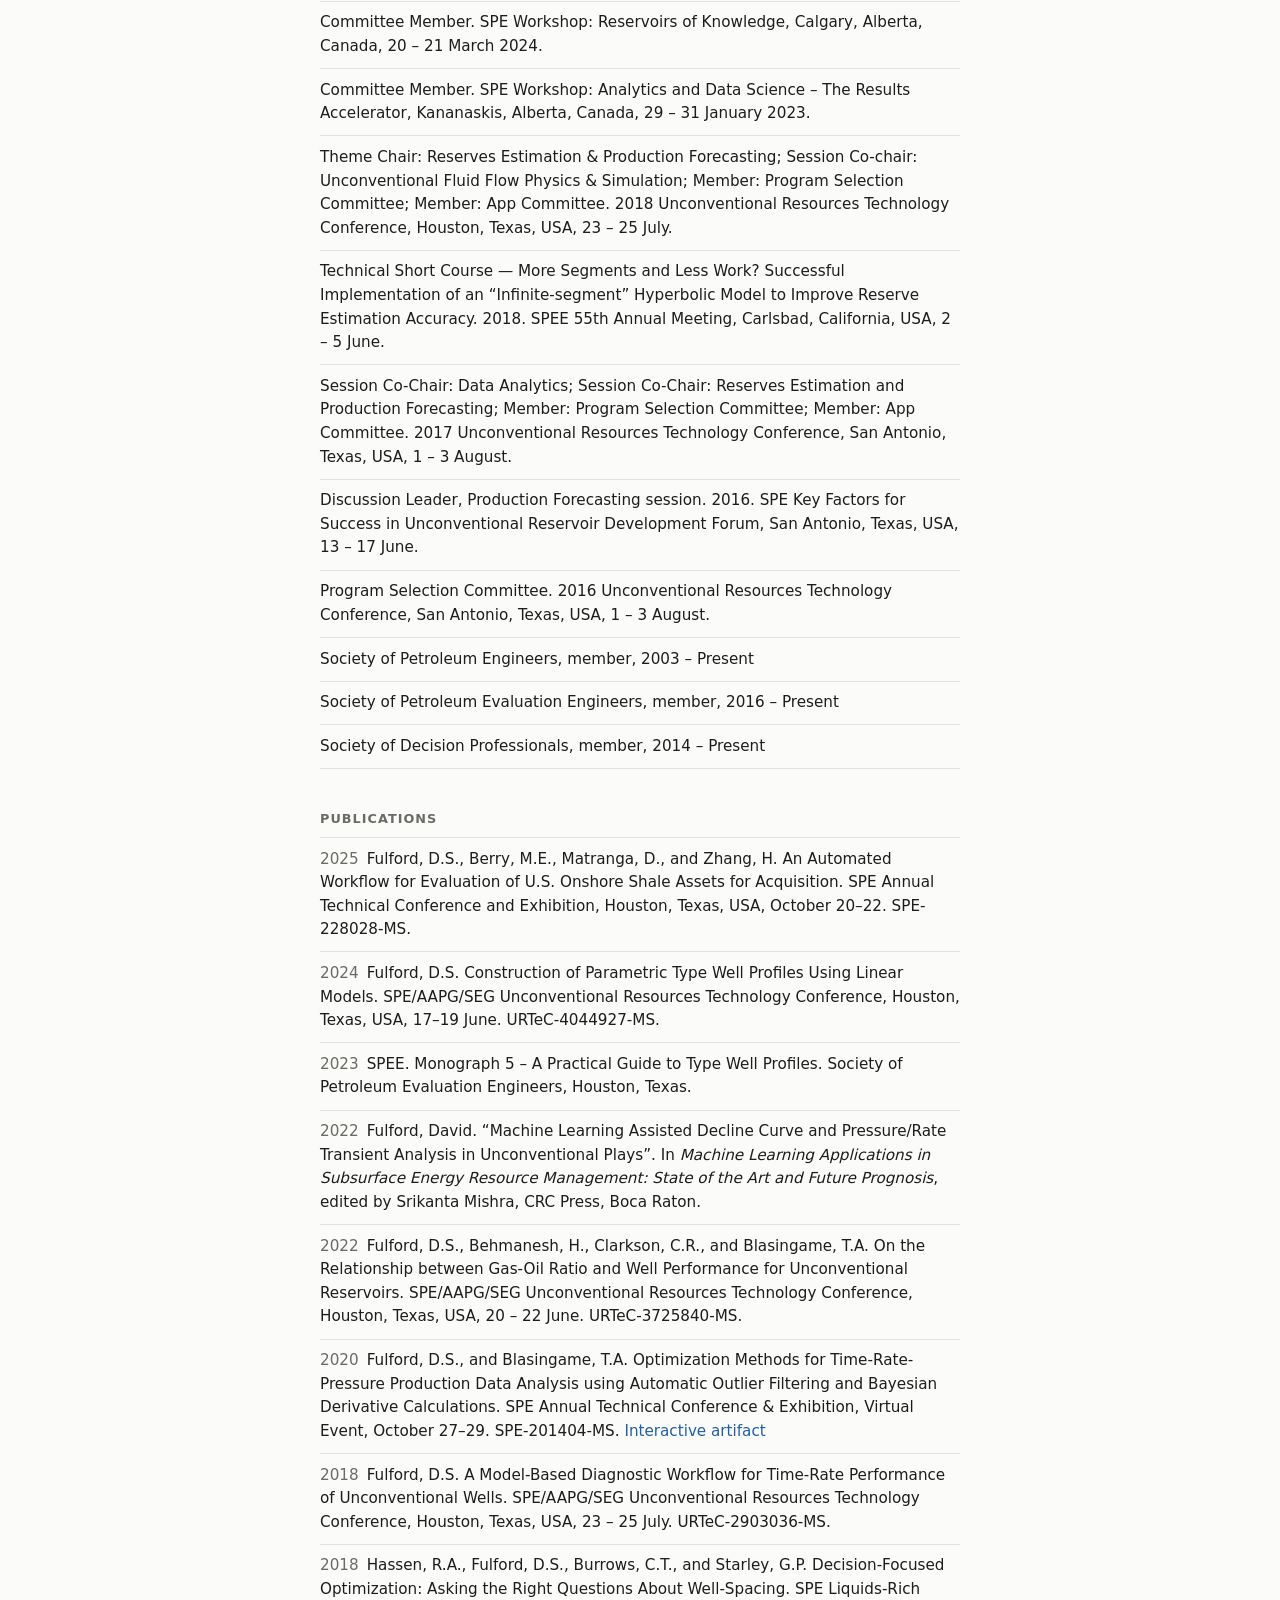
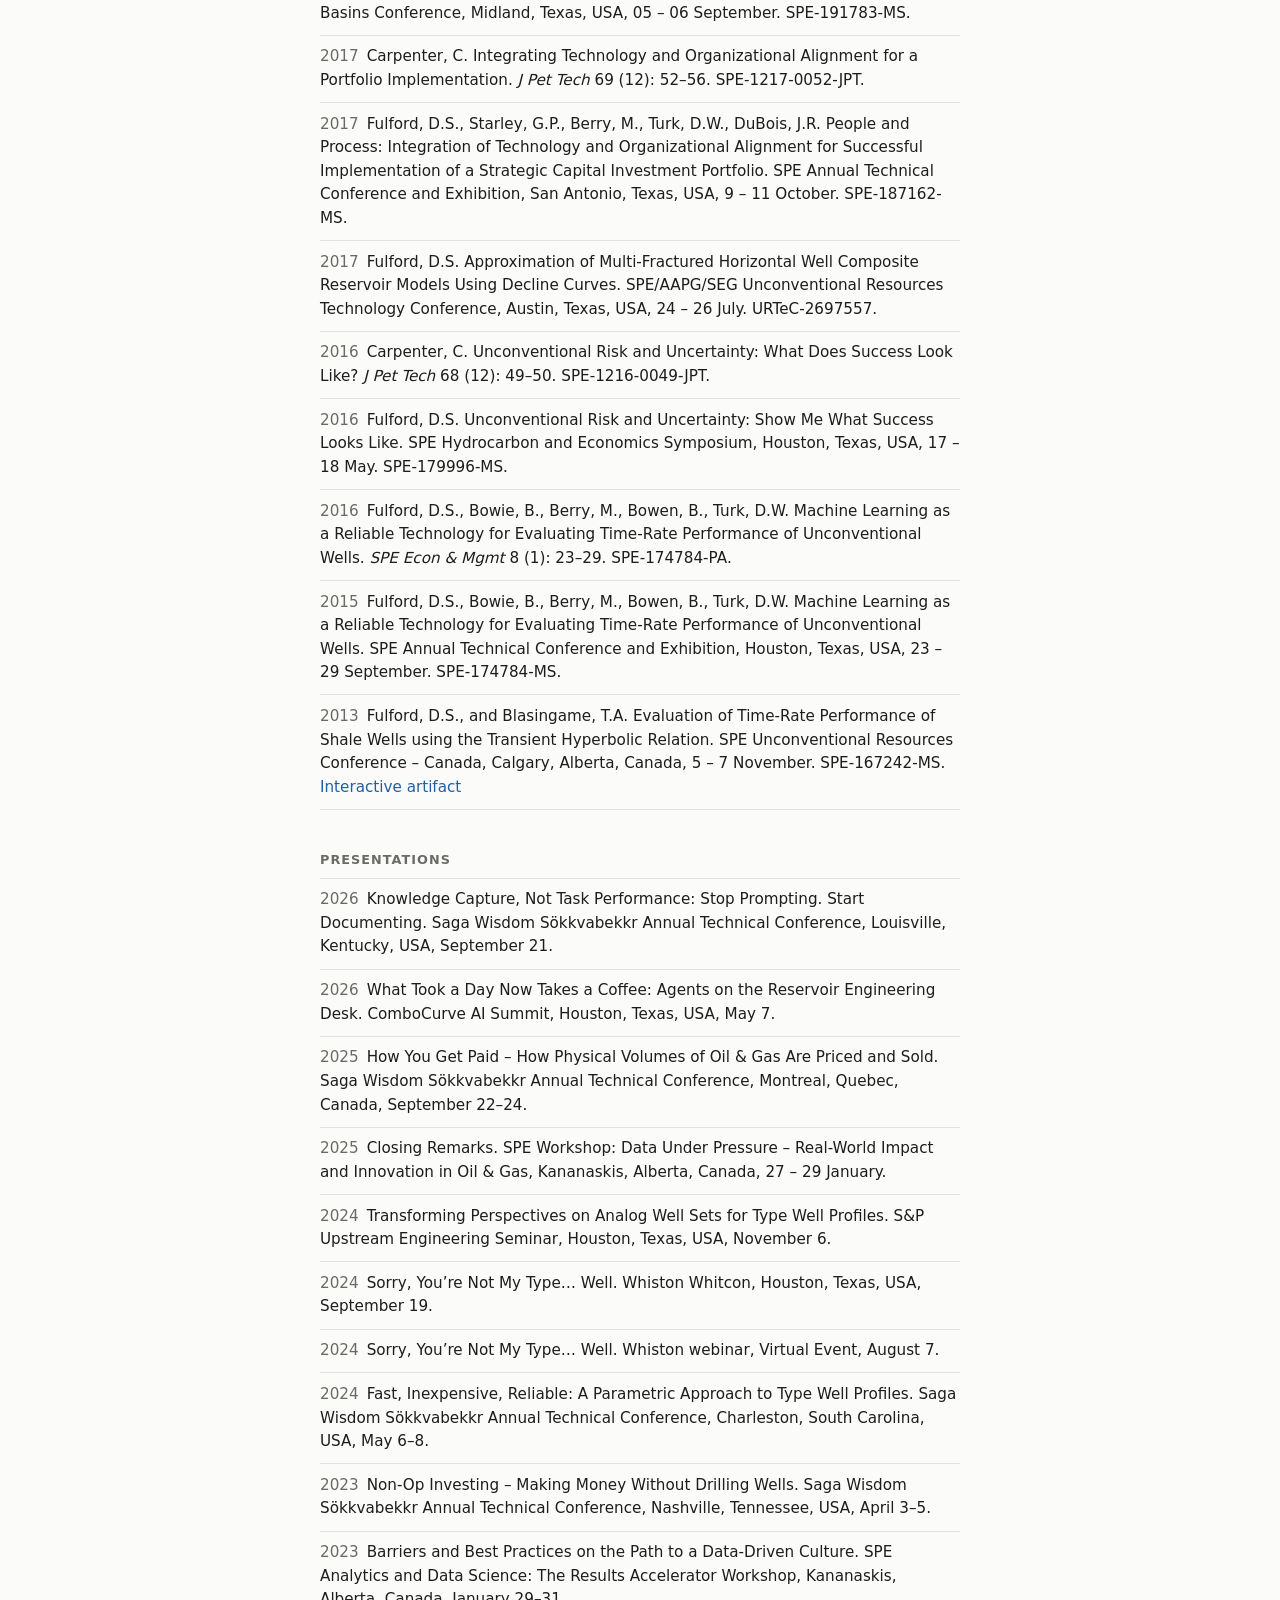
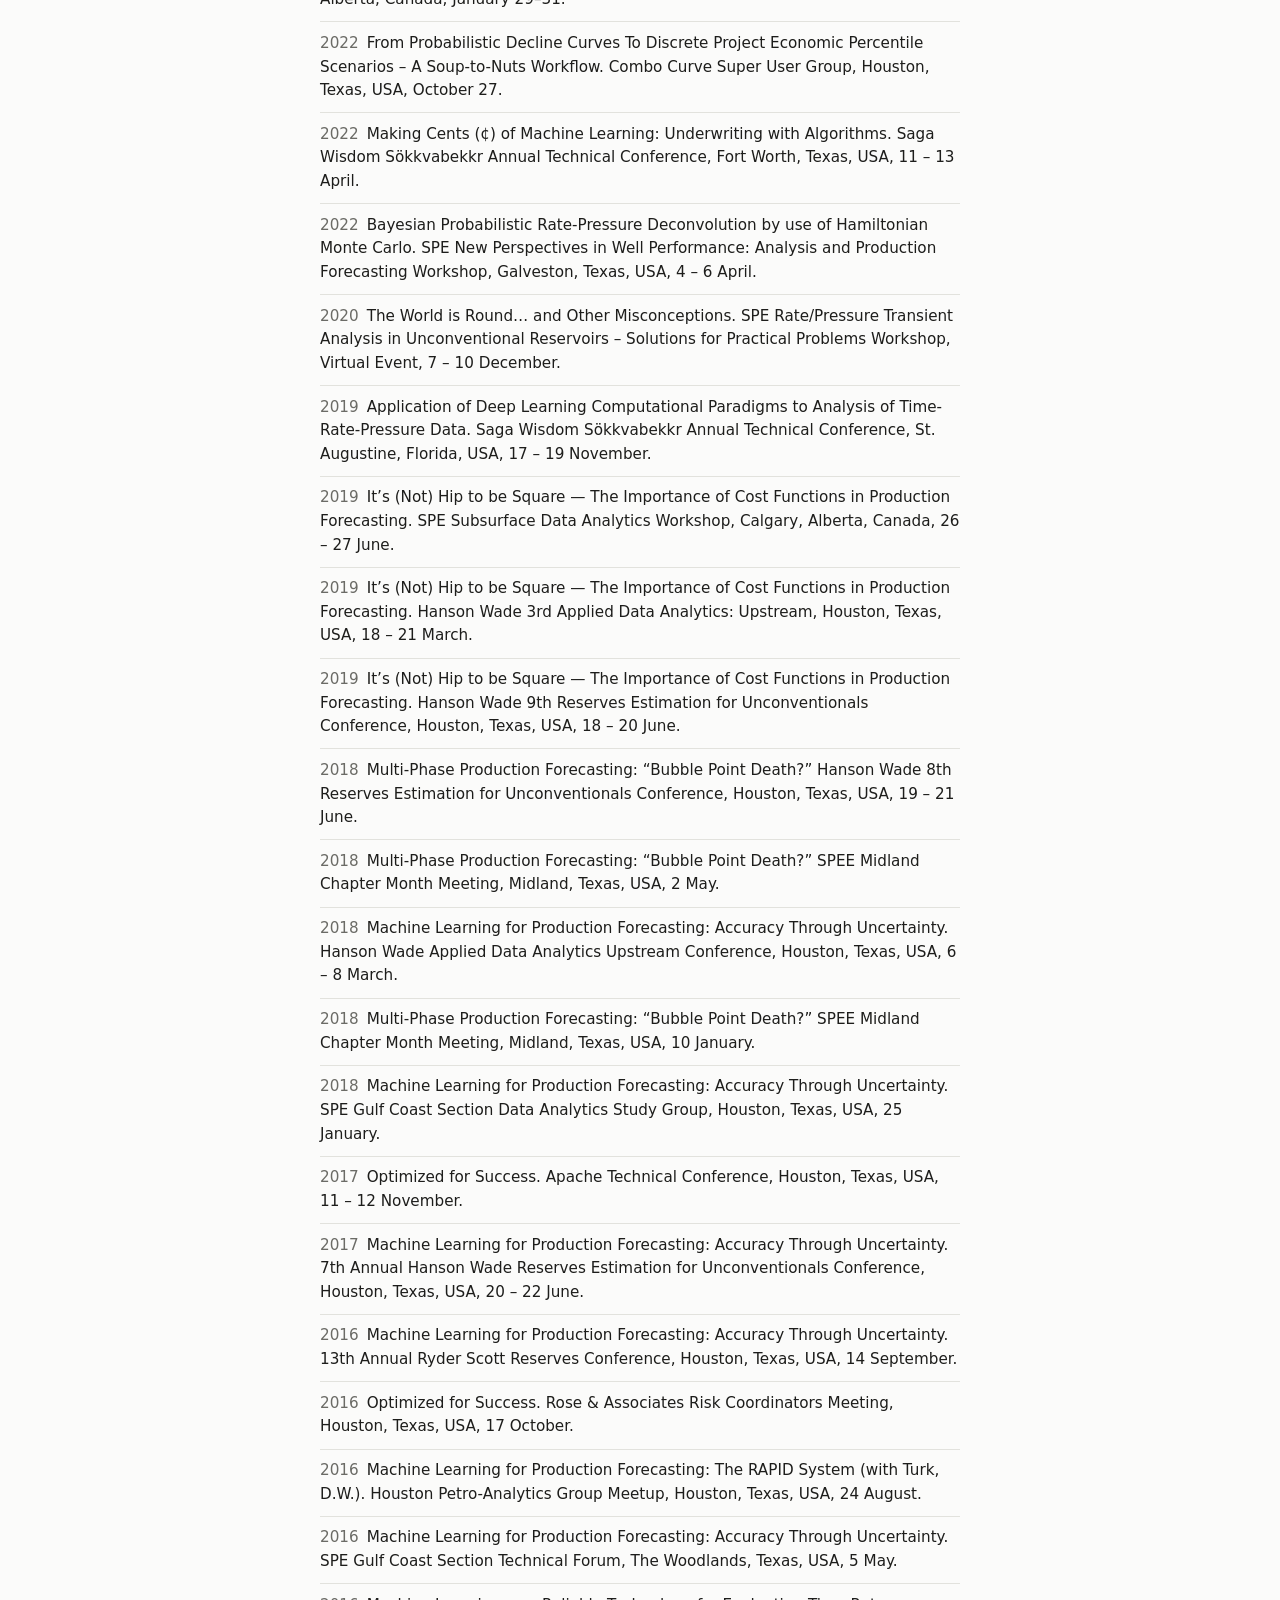
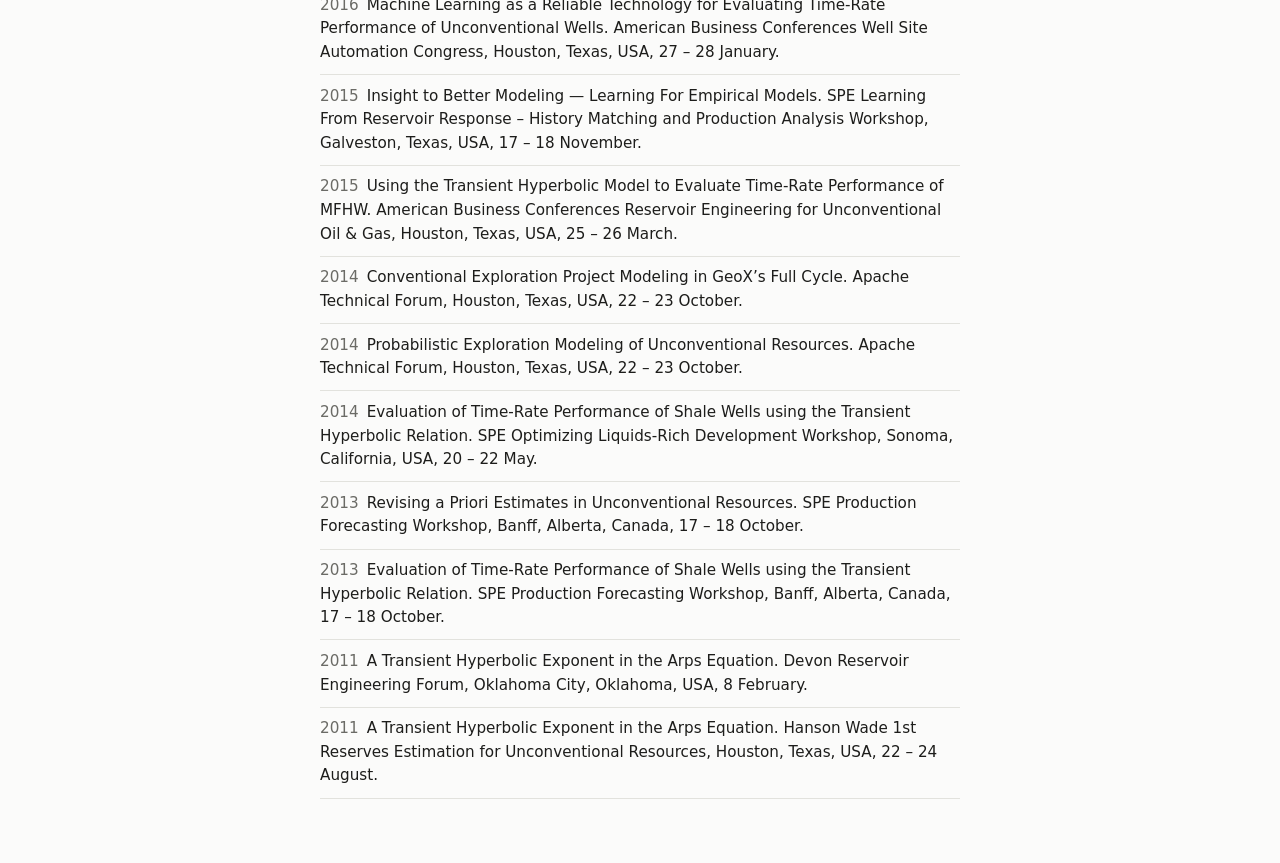
==== commit 046f4c38: "CV: remove the Interactive research artifacts section Co-Authored-By: Claude Opus 5.5 <noreply@anthr" ====
--- a/cv.html
+++ b/cv.html
@@ -135,16 +135,6 @@
       Shale Wells using the Transient Hyperbolic Relation. SPE Unconventional Resources Conference – Canada,
       Calgary, Alberta, Canada, 5 – 7 November. SPE-167242-MS.
       <a href="/research-artifacts/spe-167242.html">Interactive artifact</a></li>
-  </ul>
-
-  <h2>Interactive research artifacts</h2>
-  <ul>
-    <li><span class="year">2026</span><a href="/research-artifacts/spe-167242.html">Transient Hyperbolic Model (SPE-167242)</a></li>
-    <li><span class="year">2026</span><a href="/research-artifacts/spe-201404.html">Bayesian Derivatives &amp; Optimization (SPE-201404)</a></li>
-    <li><span class="year">2026</span><a href="/research-artifacts/mfmb-latent-slope.html">Multiphase Flowing Material Balance – Bayesian Pore Volume Estimation</a></li>
-    <li><span class="year">2026</span><a href="/research-artifacts/arps-linearization.html">Arps Linearization For Fast Volume Evaluation</a></li>
-    <li><span class="year">2026</span><a href="/research-artifacts/shutin-deconv.html">Rate Forecasts After Shut-In via Deconvolution</a></li>
-    <li><span class="year">2026</span><a href="/research-artifacts/resample.html">Material Balance Resampling</a></li>
   </ul>
 
   <h2>Presentations</h2>
